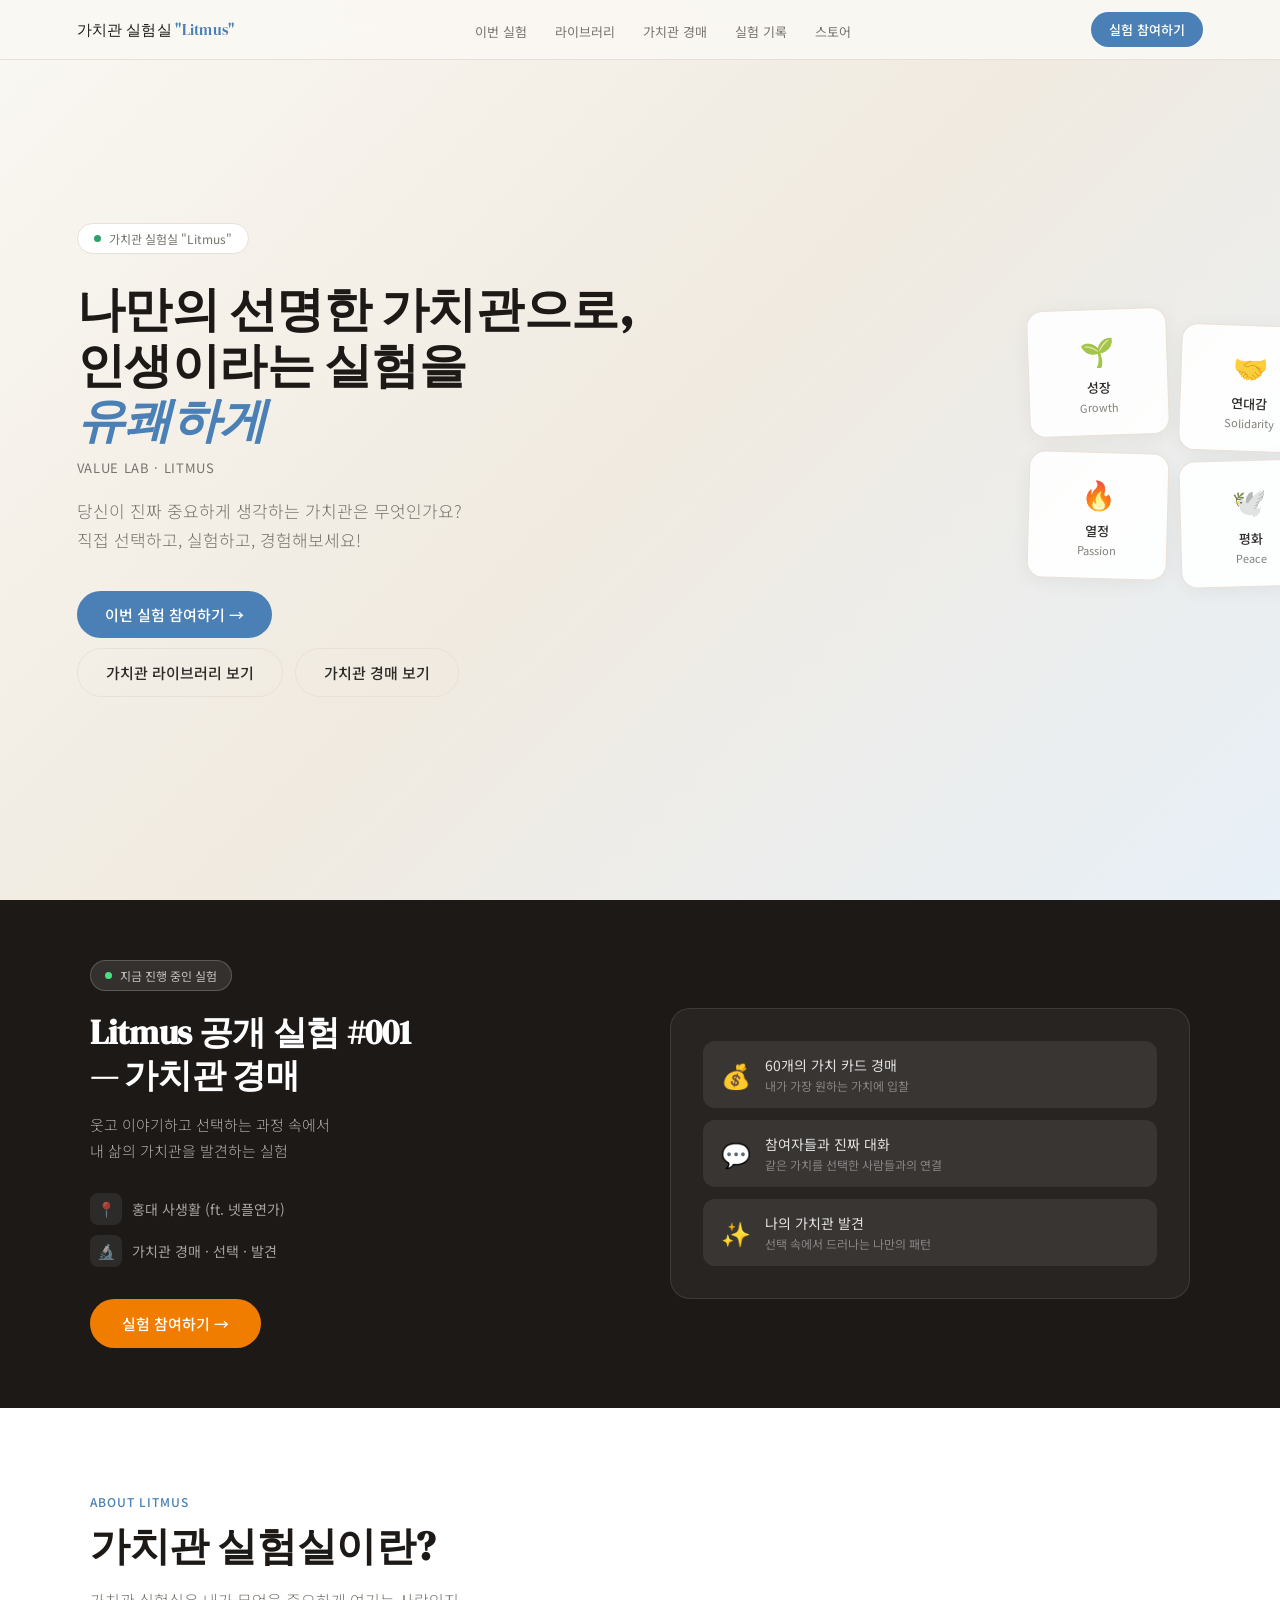
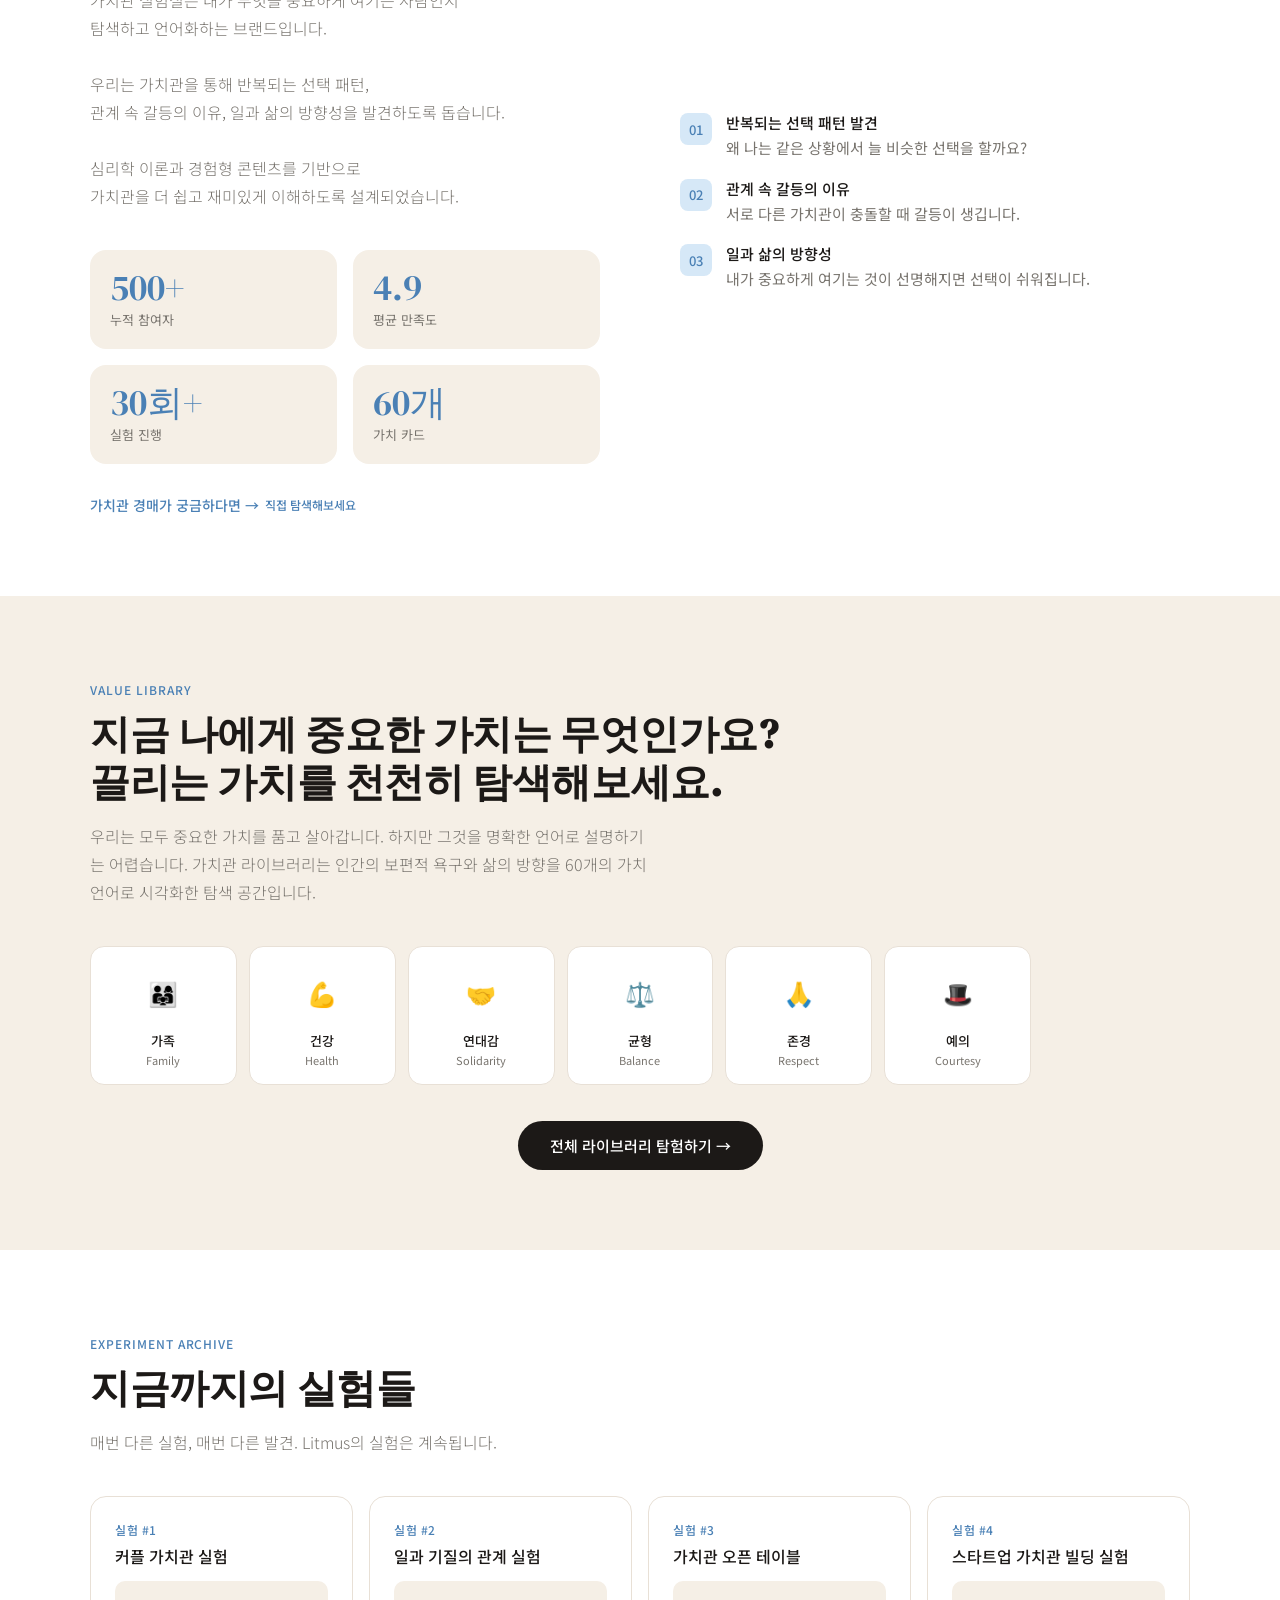
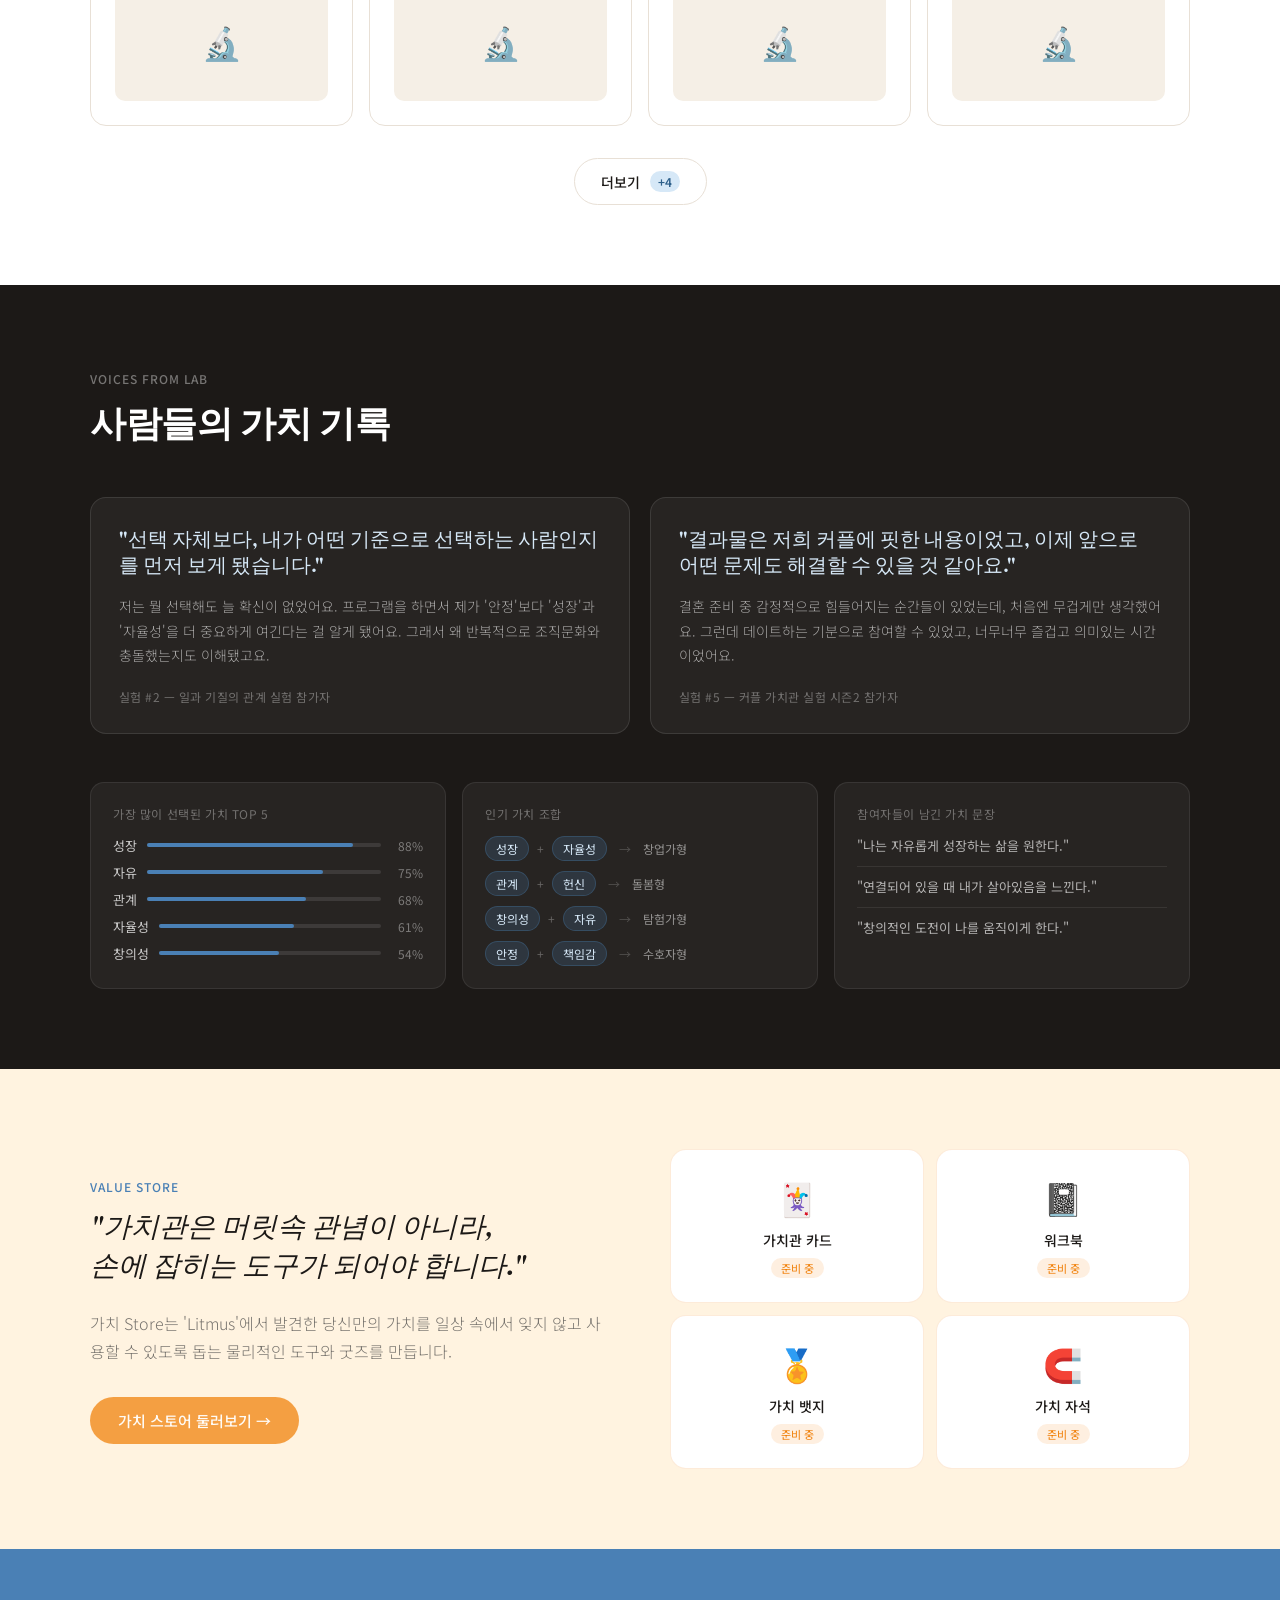
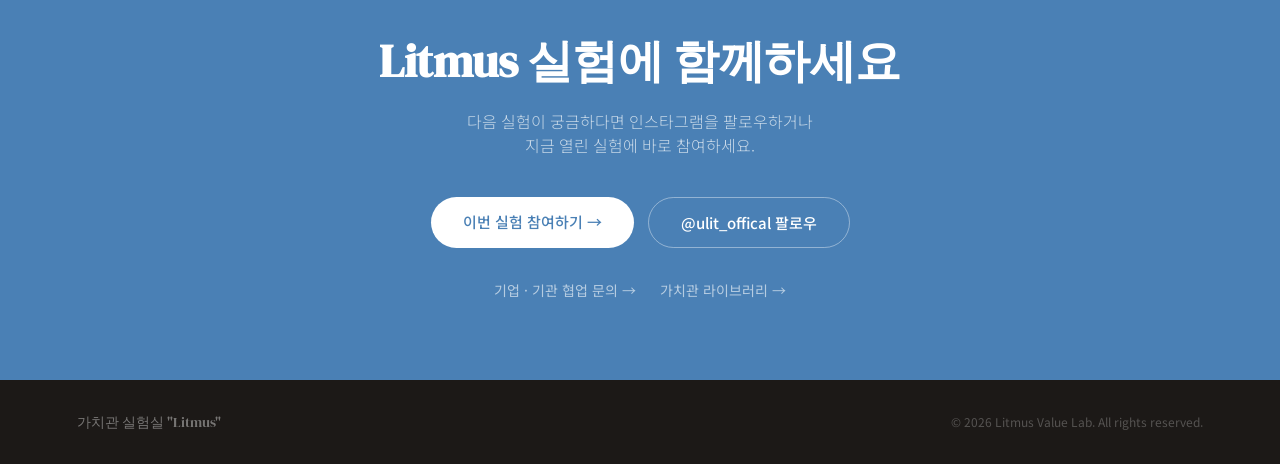
==== index.html @ 6fec60b1 "Add files via upload" ====
<!DOCTYPE html>
<html lang="ko">
<head>
<meta charset="UTF-8">
<meta name="viewport" content="width=device-width, initial-scale=1.0">
<title>가치관 실험실 Litmus</title>
<link href="https://fonts.googleapis.com/css2?family=Noto+Sans+KR:wght@300;400;500;700;900&family=DM+Serif+Display:ital@0;1&display=swap" rel="stylesheet">
<link rel="stylesheet" href="polish.css">
<script>
window.__LITMUS_TWEAK_DEFAULTS = /*EDITMODE-BEGIN*/{"palette":"litmus","headFont":"dm-serif","bodyFont":"noto-sans"}/*EDITMODE-END*/;
// 환경 자동 감지: 배포된 사이트(GitHub Pages 등)에서는 이미지 ON, 이 작업 미리보기에서는 OFF.
// 강제로 켜거나 끄려면 true/false 값으로 바꾸세요.
window.LITMUS_HAS_IMAGES = !/claudeusercontent|claude\.ai|localhost/i.test(location.hostname);
</script>
<style>
:root {
  --blue: #4A80B5;
  --blue-light: #D6E8F7;
  --blue-dark: #2C5F8A;
  --orange: #F07C00;
  --orange-light: #FFF3E0;
  --green: #2DA06B;
  --cream: #FAF8F3;
  --warm: #F5EFE6;
  --dark: #1C1917;
  --text: #2D2B28;
  --muted: #78746E;
  --border: #E8E0D6;
  --white: #FFFFFF;
}
*{margin:0;padding:0;box-sizing:border-box;}
html{scroll-behavior:smooth;}
body{font-family:'Noto Sans KR',sans-serif;background:var(--cream);color:var(--text);overflow-x:hidden;}

/* NAV */
nav{position:fixed;top:0;left:0;right:0;z-index:100;padding:0 6%;height:60px;display:flex;align-items:center;justify-content:space-between;background:rgba(250,248,243,0.92);backdrop-filter:blur(16px);border-bottom:1px solid var(--border);}
.nav-brand{font-family:'DM Serif Display',serif;font-size:15px;color:var(--dark);text-decoration:none;letter-spacing:0.02em;}
.nav-brand span{color:var(--blue);}
.nav-links{display:flex;gap:28px;list-style:none;}
.nav-links a{font-size:13px;color:var(--muted);text-decoration:none;font-weight:400;transition:color 0.2s;}
.nav-links a:hover{color:var(--blue);}
.nav-cta{background:var(--blue);color:#fff;border:none;border-radius:100px;padding:8px 18px;font-size:13px;font-weight:500;cursor:pointer;font-family:inherit;text-decoration:none;transition:background 0.2s,transform 0.15s;}
.nav-cta:hover{background:var(--blue-dark);transform:translateY(-1px);}
.hamburger{display:none;flex-direction:column;gap:5px;cursor:pointer;padding:4px;background:none;border:none;}
.hamburger span{display:block;width:22px;height:2px;background:var(--dark);border-radius:2px;transition:all 0.3s;}
.hamburger.on span:nth-child(1){transform:translateY(7px) rotate(45deg);}
.hamburger.on span:nth-child(2){opacity:0;}
.hamburger.on span:nth-child(3){transform:translateY(-7px) rotate(-45deg);}
.mobile-menu{display:none;position:fixed;top:60px;left:0;right:0;background:rgba(250,248,243,0.98);backdrop-filter:blur(16px);border-bottom:1px solid var(--border);padding:20px 6%;flex-direction:column;gap:0;z-index:99;}
.mobile-menu.on{display:flex;}
.mobile-menu li{list-style:none;border-bottom:1px solid var(--border);}
.mobile-menu li:last-child{border-bottom:none;}
.mobile-menu a{display:block;padding:14px 0;font-size:15px;color:var(--text);text-decoration:none;font-weight:400;}
.mobile-menu a:hover{color:var(--blue);}
.mobile-cta{margin-top:16px;}
.mobile-cta a{display:block;text-align:center;background:var(--blue);color:#fff;border-radius:100px;padding:12px;font-size:14px;font-weight:500;text-decoration:none;}
@media(max-width:768px){.nav-links{display:none;}.nav-cta{display:none;}.hamburger{display:flex;}}

/* HERO */
.hero{min-height:100vh;display:flex;align-items:center;padding:80px 6% 60px;position:relative;overflow:hidden;}
.hero-bg{position:absolute;inset:0;background:linear-gradient(135deg,#FAF8F3 0%,#F0EAE0 50%,#E8F0F8 100%);z-index:0;}
.hero-pattern{position:absolute;inset:0;opacity:0.04;background-image:radial-gradient(circle,var(--blue) 1px,transparent 1px);background-size:32px 32px;z-index:1;}
.hero-content{position:relative;z-index:2;max-width:620px;}
.hero-badge{display:inline-flex;align-items:center;gap:8px;background:var(--white);border:1px solid var(--border);border-radius:100px;padding:6px 16px;font-size:12px;color:var(--muted);margin-bottom:28px;animation:fadeUp 0.6s ease both;}
.hero-badge-dot{width:7px;height:7px;border-radius:50%;background:var(--green);animation:pulse 2s infinite;}
.hero-title{font-family:'DM Serif Display',serif;font-size:clamp(28px,5vw,48px);line-height:1.15;color:var(--dark);margin-bottom:10px;animation:fadeUp 0.6s 0.1s ease both;opacity:0;}
.hero-title em{color:var(--blue);font-style:italic;}
.hero-brand{font-size:13px;color:var(--muted);margin-bottom:20px;animation:fadeUp 0.6s 0.15s ease both;opacity:0;letter-spacing:0.05em;}
.hero-sub{font-size:17px;color:var(--muted);line-height:1.7;margin-bottom:36px;animation:fadeUp 0.6s 0.2s ease both;opacity:0;font-weight:300;}
.hero-cta{display:flex;flex-direction:column;gap:10px;animation:fadeUp 0.6s 0.3s ease both;opacity:0;}
.hero-cta-row{display:flex;gap:12px;flex-wrap:wrap;}
.btn-primary{background:var(--blue);color:#fff;border:none;border-radius:100px;padding:13px 28px;font-size:15px;font-weight:500;cursor:pointer;font-family:inherit;text-decoration:none;display:inline-flex;align-items:center;gap:8px;transition:background 0.2s,transform 0.15s;}
.btn-primary:hover{background:var(--blue-dark);transform:translateY(-2px);}
.btn-secondary{background:transparent;color:var(--text);border:1.5px solid var(--border);border-radius:100px;padding:13px 28px;font-size:15px;font-weight:500;cursor:pointer;font-family:inherit;text-decoration:none;display:inline-flex;align-items:center;gap:8px;transition:all 0.2s;}
.btn-secondary:hover{border-color:var(--blue);color:var(--blue);}
.hero-cards{position:absolute;right:-40px;top:50%;transform:translateY(-50%);display:grid;grid-template-columns:1fr 1fr;gap:12px;opacity:0;animation:fadeLeft 0.8s 0.4s ease both;z-index:2;}
@media(max-width:900px){.hero-cards{display:none;}}
.hero-card{background:var(--white);border:1px solid var(--border);border-radius:16px;padding:20px;width:140px;text-align:center;box-shadow:0 4px 24px rgba(0,0,0,0.06);}
.hero-card-icon{font-size:28px;margin-bottom:8px;}
.hero-card-name{font-size:13px;font-weight:500;color:var(--dark);}
.hero-card-en{font-size:11px;color:var(--muted);margin-top:2px;}

/* SECTION COMMON */
section{padding:80px 6%;}
.section-label{font-size:12px;font-weight:500;color:var(--blue);letter-spacing:0.08em;text-transform:uppercase;margin-bottom:12px;}
.section-title{font-family:'DM Serif Display',serif;font-size:clamp(28px,3.5vw,40px);color:var(--dark);line-height:1.2;margin-bottom:16px;}
.section-desc{font-size:16px;color:var(--muted);line-height:1.75;font-weight:300;max-width:560px;}

/* EXPERIMENT */
.experiment{background:var(--dark);color:var(--white);padding:60px 6%;}
.exp-inner{display:grid;grid-template-columns:1fr 1fr;gap:60px;align-items:center;max-width:1100px;margin:0 auto;}
@media(max-width:768px){.exp-inner{grid-template-columns:1fr;gap:32px;}}
.exp-badge{display:inline-flex;align-items:center;gap:8px;background:rgba(255,255,255,0.1);border:1px solid rgba(255,255,255,0.2);border-radius:100px;padding:6px 14px;font-size:12px;color:rgba(255,255,255,0.7);margin-bottom:20px;}
.exp-badge-dot{width:7px;height:7px;border-radius:50%;background:#4ADE80;animation:pulse 2s infinite;}
.exp-title{font-family:'DM Serif Display',serif;font-size:clamp(24px,3vw,34px);color:var(--white);line-height:1.25;margin-bottom:16px;}
.exp-desc{font-size:15px;color:rgba(255,255,255,0.65);line-height:1.75;margin-bottom:28px;font-weight:300;}
.exp-meta{display:flex;flex-direction:column;gap:10px;margin-bottom:32px;}
.exp-meta-row{display:flex;align-items:center;gap:10px;font-size:14px;color:rgba(255,255,255,0.6);}
.exp-meta-icon{width:32px;height:32px;border-radius:8px;background:rgba(255,255,255,0.08);display:flex;align-items:center;justify-content:center;font-size:15px;flex-shrink:0;}
.btn-exp{background:var(--orange);color:#fff;border:none;border-radius:100px;padding:14px 32px;font-size:15px;font-weight:500;cursor:pointer;font-family:inherit;text-decoration:none;display:inline-flex;align-items:center;gap:8px;transition:all 0.2s;}
.btn-exp:hover{background:#D96E00;transform:translateY(-2px);}
.exp-visual{background:rgba(255,255,255,0.05);border:1px solid rgba(255,255,255,0.1);border-radius:20px;padding:32px;display:flex;flex-direction:column;gap:12px;}
.exp-card-item{background:rgba(255,255,255,0.08);border-radius:12px;padding:14px 18px;display:flex;align-items:center;gap:14px;}
.exp-card-icon2{font-size:24px;}
.exp-card-text{font-size:14px;color:rgba(255,255,255,0.85);font-weight:400;}
.exp-card-sub{font-size:12px;color:rgba(255,255,255,0.4);margin-top:2px;}

/* ABOUT */
.about{background:var(--white);}
.about-inner{max-width:1100px;margin:0 auto;display:grid;grid-template-columns:1fr 1fr;gap:80px;align-items:center;}
@media(max-width:768px){.about-inner{grid-template-columns:1fr;gap:40px;}}
.about-stats{display:grid;grid-template-columns:1fr 1fr;gap:16px;margin-top:40px;}
.stat-card{background:var(--warm);border-radius:16px;padding:20px;}
.stat-num{font-family:'DM Serif Display',serif;font-size:36px;color:var(--blue);line-height:1;}
.stat-label{font-size:13px;color:var(--muted);margin-top:4px;}
.about-right{display:flex;flex-direction:column;gap:16px;}
.about-point{display:flex;gap:14px;align-items:flex-start;}
.about-point-num{width:32px;height:32px;border-radius:8px;background:var(--blue-light);color:var(--blue);font-size:13px;font-weight:500;display:flex;align-items:center;justify-content:center;flex-shrink:0;margin-top:2px;}
.about-point-text{font-size:15px;color:var(--muted);line-height:1.65;}
.about-point-text strong{color:var(--dark);font-weight:500;}

/* LIBRARY PREVIEW */
.library{background:var(--warm);}
.lib-header{max-width:1100px;margin:0 auto 40px;}
.lib-grid{max-width:1100px;margin:0 auto;display:grid;grid-template-columns:repeat(auto-fill,minmax(130px,1fr));gap:12px;margin-bottom:36px;}
.lib-card{background:var(--white);border:1px solid var(--border);border-radius:14px;padding:16px 12px;text-align:center;cursor:pointer;transition:all 0.2s;text-decoration:none;}
.lib-card:hover{transform:translateY(-4px);box-shadow:0 8px 24px rgba(0,0,0,0.1);border-color:var(--blue);}
.lib-card img{width:60px;height:60px;object-fit:contain;margin-bottom:8px;}
.lib-card-placeholder{width:60px;height:60px;border-radius:12px;margin:0 auto 8px;display:flex;align-items:center;justify-content:center;font-size:24px;}
.lib-card-name{font-size:13px;font-weight:500;color:var(--dark);}
.lib-card-en{font-size:11px;color:var(--muted);margin-top:2px;}
.lib-footer{text-align:center;}
.btn-lib{display:inline-flex;align-items:center;gap:8px;background:var(--dark);color:var(--white);border:none;border-radius:100px;padding:14px 32px;font-size:15px;font-weight:500;cursor:pointer;font-family:inherit;text-decoration:none;transition:all 0.2s;}
.btn-lib:hover{background:#333;transform:translateY(-2px);}

/* ARCHIVE */
.archive{background:var(--white);}
.archive-inner{max-width:1100px;margin:0 auto;}
.archive-grid{display:grid;grid-template-columns:repeat(auto-fill,minmax(240px,1fr));gap:16px;margin-top:40px;}
.arc-card{border:1px solid var(--border);border-radius:16px;padding:24px;transition:all 0.2s;position:relative;overflow:hidden;}
.arc-card::before{content:'';position:absolute;top:0;left:0;right:0;height:3px;background:var(--blue);opacity:0;transition:opacity 0.2s;}
.arc-card:hover{transform:translateY(-3px);box-shadow:0 8px 24px rgba(0,0,0,0.08);}
.arc-card:hover::before{opacity:1;}
.arc-num{font-size:12px;color:var(--blue);font-weight:500;margin-bottom:8px;letter-spacing:0.05em;}
.arc-name{font-size:16px;font-weight:500;color:var(--dark);line-height:1.35;}
.arc-img{width:100%;height:120px;object-fit:cover;border-radius:10px;margin-top:14px;background:var(--warm);}
.arc-img-placeholder{width:100%;height:120px;border-radius:10px;margin-top:14px;background:var(--warm);display:flex;align-items:center;justify-content:center;font-size:32px;}

/* VOICES */
.voices{background:var(--dark);padding:80px 6%;}
.voices-inner{max-width:1100px;margin:0 auto;}
.voices-label{font-size:12px;font-weight:500;color:rgba(255,255,255,0.4);letter-spacing:0.08em;text-transform:uppercase;margin-bottom:12px;}
.voices-title{font-family:'DM Serif Display',serif;font-size:clamp(26px,3vw,36px);color:var(--white);margin-bottom:48px;}
.voices-grid{display:grid;grid-template-columns:1fr 1fr;gap:20px;margin-bottom:48px;}
@media(max-width:768px){.voices-grid{grid-template-columns:1fr;}}
.voice-card{background:rgba(255,255,255,0.05);border:1px solid rgba(255,255,255,0.1);border-radius:16px;padding:28px;}
.voice-quote{font-size:20px;color:var(--blue-light);font-family:'DM Serif Display',serif;margin-bottom:16px;line-height:1.3;}
.voice-text{font-size:14px;color:rgba(255,255,255,0.6);line-height:1.75;margin-bottom:20px;font-weight:300;}
.voice-from{font-size:12px;color:rgba(255,255,255,0.35);letter-spacing:0.04em;}
.data-row{display:grid;grid-template-columns:1fr 1fr 1fr;gap:16px;}
@media(max-width:768px){.data-row{grid-template-columns:1fr;}}
.data-card{background:rgba(255,255,255,0.05);border:1px solid rgba(255,255,255,0.08);border-radius:14px;padding:22px;}
.data-label{font-size:12px;color:rgba(255,255,255,0.35);margin-bottom:14px;letter-spacing:0.05em;}
.data-items{display:flex;flex-direction:column;gap:8px;}
.data-item{display:flex;align-items:center;justify-content:space-between;}
.data-item-name{font-size:13px;color:rgba(255,255,255,0.75);}
.data-bar-wrap{flex:1;margin:0 10px;height:4px;background:rgba(255,255,255,0.1);border-radius:2px;}
.data-bar{height:4px;background:var(--blue);border-radius:2px;}
.data-pct{font-size:12px;color:rgba(255,255,255,0.4);min-width:32px;text-align:right;}
.combo-items{display:flex;flex-direction:column;gap:10px;}
.combo-item{display:flex;align-items:center;gap:8px;flex-wrap:wrap;}
.combo-tag{background:rgba(74,128,181,0.2);color:var(--blue-light);border:1px solid rgba(74,128,181,0.3);border-radius:100px;padding:3px 10px;font-size:12px;}
.combo-plus{color:rgba(255,255,255,0.3);font-size:12px;}
.combo-arrow{color:rgba(255,255,255,0.2);font-size:12px;margin:0 4px;}

/* STORE */
.store{background:var(--orange-light);padding:80px 6%;}
.store-inner{max-width:1100px;margin:0 auto;display:grid;grid-template-columns:1fr 1fr;gap:60px;align-items:center;}
@media(max-width:768px){.store-inner{grid-template-columns:1fr;gap:40px;}}
.store-quote{font-family:'DM Serif Display',serif;font-size:clamp(20px,2.5vw,28px);color:var(--dark);line-height:1.4;margin-bottom:24px;font-style:italic;}
.store-desc{font-size:16px;color:var(--muted);line-height:1.75;margin-bottom:32px;font-weight:300;}
.btn-store{display:inline-flex;align-items:center;gap:8px;background:var(--orange);color:#fff;border:none;border-radius:100px;padding:13px 28px;font-size:15px;font-weight:500;cursor:pointer;font-family:inherit;text-decoration:none;transition:all 0.2s;opacity:0.7;}
.store-visual{display:grid;grid-template-columns:1fr 1fr;gap:12px;}
.store-item{background:var(--white);border-radius:16px;padding:24px;text-align:center;border:1px solid rgba(240,124,0,0.15);}
.store-item-icon{font-size:32px;margin-bottom:10px;}
.store-item-name{font-size:14px;font-weight:500;color:var(--dark);}
.store-item-badge{display:inline-block;margin-top:8px;font-size:11px;background:rgba(240,124,0,0.12);color:var(--orange);border-radius:100px;padding:2px 10px;}

/* CTA */
.cta-section{background:var(--blue);padding:80px 6%;text-align:center;}
.cta-title{font-family:'DM Serif Display',serif;font-size:clamp(28px,4vw,46px);color:var(--white);margin-bottom:16px;}
.cta-sub{font-size:16px;color:rgba(255,255,255,0.7);margin-bottom:40px;font-weight:300;}
.cta-buttons{display:flex;gap:14px;justify-content:center;flex-wrap:wrap;margin-bottom:32px;}
.btn-white{background:var(--white);color:var(--blue);border:none;border-radius:100px;padding:14px 32px;font-size:15px;font-weight:500;cursor:pointer;font-family:inherit;text-decoration:none;transition:all 0.2s;}
.btn-white:hover{transform:translateY(-2px);box-shadow:0 8px 24px rgba(0,0,0,0.15);}
.btn-outline-white{background:transparent;color:var(--white);border:1.5px solid rgba(255,255,255,0.4);border-radius:100px;padding:14px 32px;font-size:15px;font-weight:500;cursor:pointer;font-family:inherit;text-decoration:none;transition:all 0.2s;}
.btn-outline-white:hover{border-color:var(--white);background:rgba(255,255,255,0.1);}
.cta-links{display:flex;gap:24px;justify-content:center;flex-wrap:wrap;}
.cta-link{font-size:14px;color:rgba(255,255,255,0.6);text-decoration:none;transition:color 0.2s;}
.cta-link:hover{color:var(--white);}

/* FOOTER */
footer{background:var(--dark);padding:32px 6%;display:flex;align-items:center;justify-content:space-between;flex-wrap:wrap;gap:16px;}
.footer-brand{font-family:'DM Serif Display',serif;font-size:14px;color:rgba(255,255,255,0.4);}
.footer-copy{font-size:12px;color:rgba(255,255,255,0.25);}

/* ANIMATIONS */
@keyframes fadeUp{from{opacity:0;transform:translateY(20px);}to{opacity:1;transform:translateY(0);}}
@keyframes fadeLeft{from{opacity:0;transform:translate(30px,-50%);}to{opacity:0.9;transform:translate(0,-50%);}}
@keyframes pulse{0%,100%{opacity:1;}50%{opacity:0.4;}}

/* SCROLL REVEAL */
.reveal{opacity:0;transform:translateY(24px);transition:opacity 0.6s ease,transform 0.6s ease;}
.reveal.visible{opacity:1;transform:none;}
</style>
</head>
<body>

<nav>
  <a class="nav-brand" href="#">가치관 실험실 <span>"Litmus"</span></a>
  <ul class="nav-links">
    <li><a href="#experiment">이번 실험</a></li>
    <li><a href="#library">라이브러리</a></li>
    <li><a href="auction.html">가치관 경매</a></li>
    <li><a href="#archive">실험 기록</a></li>
    <li><a href="#store">스토어</a></li>
  </ul>
  <a class="nav-cta" href="https://nfyg.co/meetups/11628" target="_blank">실험 참여하기</a>
  <button class="hamburger" id="hamburger" aria-label="메뉴">
    <span></span><span></span><span></span>
  </button>
</nav>
<ul class="mobile-menu" id="mobileMenu">
  <li><a href="#experiment" onclick="closeMenu()">이번 실험</a></li>
  <li><a href="#library" onclick="closeMenu()">라이브러리</a></li>
  <li><a href="auction.html">가치관 경매</a></li>
  <li><a href="#archive" onclick="closeMenu()">실험 기록</a></li>
  <li><a href="#store" onclick="closeMenu()">스토어</a></li>
  <li class="mobile-cta"><a href="https://nfyg.co/meetups/11628" target="_blank">실험 참여하기 →</a></li>
</ul>

<!-- HERO -->
<section class="hero" id="home">
  <div class="hero-bg"></div>
  <div class="hero-pattern"></div>
  <div class="hero-content">
    <div class="hero-badge">
      <span class="hero-badge-dot"></span>
      가치관 실험실 "Litmus"
    </div>
    <h1 class="hero-title">
      나만의 선명한 가치관으로,<br>
      인생이라는 실험을<br>
      <em>유쾌하게</em>
    </h1>
    <p class="hero-brand">VALUE LAB · LITMUS</p>
    <p class="hero-sub">
      당신이 진짜 중요하게 생각하는 가치관은 무엇인가요?<br>
      직접 선택하고, 실험하고, 경험해보세요!
    </p>
    <div class="hero-cta">
      <div class="hero-cta-row">
        <a class="btn-primary" href="https://nfyg.co/meetups/11628" target="_blank">
          이번 실험 참여하기 →
        </a>
      </div>
      <div class="hero-cta-row">
        <a class="btn-secondary" href="library.html">
          가치관 라이브러리 보기
        </a>
        <a class="btn-secondary" href="auction.html">
          가치관 경매 보기
        </a>
      </div>
    </div>
  </div>
  <div class="hero-cards">
    <div class="hero-card"><div class="hero-card-icon">🌱</div><div class="hero-card-name">성장</div><div class="hero-card-en">Growth</div></div>
    <div class="hero-card"><div class="hero-card-icon">🤝</div><div class="hero-card-name">연대감</div><div class="hero-card-en">Solidarity</div></div>
    <div class="hero-card"><div class="hero-card-icon">🔥</div><div class="hero-card-name">열정</div><div class="hero-card-en">Passion</div></div>
    <div class="hero-card"><div class="hero-card-icon">🕊️</div><div class="hero-card-name">평화</div><div class="hero-card-en">Peace</div></div>
  </div>
</section>

<!-- 01 이번 달 실험 -->
<section class="experiment" id="experiment">
  <div class="exp-inner">
    <div class="reveal">
      <div class="exp-badge">
        <span class="exp-badge-dot"></span>
        지금 진행 중인 실험
      </div>
      <h2 class="exp-title">Litmus 공개 실험 #001<br>— 가치관 경매</h2>
      <p class="exp-desc">웃고 이야기하고 선택하는 과정 속에서<br>내 삶의 가치관을 발견하는 실험</p>
      <div class="exp-meta">
        <div class="exp-meta-row">
          <div class="exp-meta-icon">📍</div>
          홍대 사생활 (ft. 넷플연가)
        </div>
        <div class="exp-meta-row">
          <div class="exp-meta-icon">🔬</div>
          가치관 경매 · 선택 · 발견
        </div>
      </div>
      <a class="btn-exp" href="https://nfyg.co/meetups/11628" target="_blank">
        실험 참여하기 →
      </a>
    </div>
    <div class="exp-visual reveal">
      <div class="exp-card-item">
        <span class="exp-card-icon2">💰</span>
        <div>
          <div class="exp-card-text">60개의 가치 카드 경매</div>
          <div class="exp-card-sub">내가 가장 원하는 가치에 입찰</div>
        </div>
      </div>
      <div class="exp-card-item">
        <span class="exp-card-icon2">💬</span>
        <div>
          <div class="exp-card-text">참여자들과 진짜 대화</div>
          <div class="exp-card-sub">같은 가치를 선택한 사람들과의 연결</div>
        </div>
      </div>
      <div class="exp-card-item">
        <span class="exp-card-icon2">✨</span>
        <div>
          <div class="exp-card-text">나의 가치관 발견</div>
          <div class="exp-card-sub">선택 속에서 드러나는 나만의 패턴</div>
        </div>
      </div>
    </div>
  </div>
</section>

<!-- 02 Litmus는 -->
<section class="about" id="about">
  <div class="about-inner">
    <div class="reveal">
      <div class="section-label">ABOUT LITMUS</div>
      <h2 class="section-title">가치관 실험실이란?</h2>
      <p class="section-desc">
        가치관 실험실은 내가 무엇을 중요하게 여기는 사람인지<br>탐색하고 언어화하는 브랜드입니다.<br><br>
        우리는 가치관을 통해 반복되는 선택 패턴,<br>관계 속 갈등의 이유, 일과 삶의 방향성을 발견하도록 돕습니다.<br><br>
        심리학 이론과 경험형 콘텐츠를 기반으로<br>가치관을 더 쉽고 재미있게 이해하도록 설계되었습니다.
      </p>
      <div class="about-stats">
        <div class="stat-card"><div class="stat-num">500+</div><div class="stat-label">누적 참여자</div></div>
        <div class="stat-card"><div class="stat-num">4.9</div><div class="stat-label">평균 만족도</div></div>
        <div class="stat-card"><div class="stat-num">30회+</div><div class="stat-label">실험 진행</div></div>
        <div class="stat-card"><div class="stat-num">60개</div><div class="stat-label">가치 카드</div></div>
      </div>
      <div style="margin-top:28px;">
        <a href="auction.html" style="font-size:14px;color:var(--blue);text-decoration:none;font-weight:500;display:inline-flex;align-items:center;gap:6px;">가치관 경매가 궁금하다면 → <span style="font-size:12px;">직접 탐색해보세요</span></a>
      </div>
    </div>
    <div class="about-right reveal">
      <div class="about-point">
        <div class="about-point-num">01</div>
        <div class="about-point-text"><strong>반복되는 선택 패턴 발견</strong><br>왜 나는 같은 상황에서 늘 비슷한 선택을 할까요?</div>
      </div>
      <div class="about-point">
        <div class="about-point-num">02</div>
        <div class="about-point-text"><strong>관계 속 갈등의 이유</strong><br>서로 다른 가치관이 충돌할 때 갈등이 생깁니다.</div>
      </div>
      <div class="about-point">
        <div class="about-point-num">03</div>
        <div class="about-point-text"><strong>일과 삶의 방향성</strong><br>내가 중요하게 여기는 것이 선명해지면 선택이 쉬워집니다.</div>
      </div>
    </div>
  </div>
</section>

<!-- 03 가치관 라이브러리 미리보기 -->
<section class="library" id="library">
  <div class="lib-header reveal">
    <div class="section-label">VALUE LIBRARY</div>
    <h2 class="section-title">지금 나에게 중요한 가치는 무엇인가요?<br>끌리는 가치를 천천히 탐색해보세요.</h2>
    <p class="section-desc">우리는 모두 중요한 가치를 품고 살아갑니다. 하지만 그것을 명확한 언어로 설명하기는 어렵습니다. 가치관 라이브러리는 인간의 보편적 욕구와 삶의 방향을 60개의 가치 언어로 시각화한 탐색 공간입니다.</p>
  </div>
  <div class="lib-grid reveal" id="lib-grid"></div>
  <div class="lib-footer reveal">
    <a class="btn-lib" href="library.html">전체 라이브러리 탐험하기 →</a>
  </div>
</section>

<!-- 04 실험 아카이브 -->
<section class="archive" id="archive">
  <div class="archive-inner">
    <div class="reveal">
      <div class="section-label">EXPERIMENT ARCHIVE</div>
      <h2 class="section-title">지금까지의 실험들</h2>
      <p class="section-desc">매번 다른 실험, 매번 다른 발견. Litmus의 실험은 계속됩니다.</p>
    </div>
    <div class="archive-grid" id="archive-grid"></div>
  </div>
</section>

<!-- 05 사람들의 가치 기록 -->
<section class="voices" id="voices">
  <div class="voices-inner">
    <div class="voices-label reveal">VOICES FROM LAB</div>
    <h2 class="voices-title reveal">사람들의 가치 기록</h2>
    <div class="voices-grid reveal">
      <div class="voice-card">
        <div class="voice-quote">"선택 자체보다, 내가 어떤 기준으로 선택하는 사람인지를 먼저 보게 됐습니다."</div>
        <p class="voice-text">저는 뭘 선택해도 늘 확신이 없었어요. 프로그램을 하면서 제가 '안정'보다 '성장'과 '자율성'을 더 중요하게 여긴다는 걸 알게 됐어요. 그래서 왜 반복적으로 조직문화와 충돌했는지도 이해됐고요.</p>
        <div class="voice-from">실험 #2 — 일과 기질의 관계 실험 참가자</div>
      </div>
      <div class="voice-card">
        <div class="voice-quote">"결과물은 저희 커플에 핏한 내용이었고, 이제 앞으로 어떤 문제도 해결할 수 있을 것 같아요."</div>
        <p class="voice-text">결혼 준비 중 감정적으로 힘들어지는 순간들이 있었는데, 처음엔 무겁게만 생각했어요. 그런데 데이트하는 기분으로 참여할 수 있었고, 너무너무 즐겁고 의미있는 시간이었어요.</p>
        <div class="voice-from">실험 #5 — 커플 가치관 실험 시즌2 참가자</div>
      </div>
    </div>
    <div class="data-row reveal">
      <div class="data-card">
        <div class="data-label">가장 많이 선택된 가치 TOP 5</div>
        <div class="data-items">
          <div class="data-item"><span class="data-item-name">성장</span><div class="data-bar-wrap"><div class="data-bar" style="width:88%"></div></div><span class="data-pct">88%</span></div>
          <div class="data-item"><span class="data-item-name">자유</span><div class="data-bar-wrap"><div class="data-bar" style="width:75%"></div></div><span class="data-pct">75%</span></div>
          <div class="data-item"><span class="data-item-name">관계</span><div class="data-bar-wrap"><div class="data-bar" style="width:68%"></div></div><span class="data-pct">68%</span></div>
          <div class="data-item"><span class="data-item-name">자율성</span><div class="data-bar-wrap"><div class="data-bar" style="width:61%"></div></div><span class="data-pct">61%</span></div>
          <div class="data-item"><span class="data-item-name">창의성</span><div class="data-bar-wrap"><div class="data-bar" style="width:54%"></div></div><span class="data-pct">54%</span></div>
        </div>
      </div>
      <div class="data-card">
        <div class="data-label">인기 가치 조합</div>
        <div class="combo-items">
          <div class="combo-item"><span class="combo-tag">성장</span><span class="combo-plus">+</span><span class="combo-tag">자율성</span><span class="combo-arrow">→</span><span style="font-size:12px;color:rgba(255,255,255,0.5);">창업가형</span></div>
          <div class="combo-item"><span class="combo-tag">관계</span><span class="combo-plus">+</span><span class="combo-tag">헌신</span><span class="combo-arrow">→</span><span style="font-size:12px;color:rgba(255,255,255,0.5);">돌봄형</span></div>
          <div class="combo-item"><span class="combo-tag">창의성</span><span class="combo-plus">+</span><span class="combo-tag">자유</span><span class="combo-arrow">→</span><span style="font-size:12px;color:rgba(255,255,255,0.5);">탐험가형</span></div>
          <div class="combo-item"><span class="combo-tag">안정</span><span class="combo-plus">+</span><span class="combo-tag">책임감</span><span class="combo-arrow">→</span><span style="font-size:12px;color:rgba(255,255,255,0.5);">수호자형</span></div>
        </div>
      </div>
      <div class="data-card">
        <div class="data-label">참여자들이 남긴 가치 문장</div>
        <div style="display:flex;flex-direction:column;gap:10px;">
          <div style="font-size:13px;color:rgba(255,255,255,0.65);line-height:1.55;padding-bottom:10px;border-bottom:1px solid rgba(255,255,255,0.08);">"나는 자유롭게 성장하는 삶을 원한다."</div>
          <div style="font-size:13px;color:rgba(255,255,255,0.65);line-height:1.55;padding-bottom:10px;border-bottom:1px solid rgba(255,255,255,0.08);">"연결되어 있을 때 내가 살아있음을 느낀다."</div>
          <div style="font-size:13px;color:rgba(255,255,255,0.65);line-height:1.55;">"창의적인 도전이 나를 움직이게 한다."</div>
        </div>
      </div>
    </div>
  </div>
</section>

<!-- 06 가치 스토어 -->
<section class="store" id="store">
  <div class="store-inner">
    <div class="reveal">
      <div class="section-label">VALUE STORE</div>
      <p class="store-quote">"가치관은 머릿속 관념이 아니라,<br>손에 잡히는 도구가 되어야 합니다."</p>
      <p class="store-desc">가치 Store는 'Litmus'에서 발견한 당신만의 가치를 일상 속에서 잊지 않고 사용할 수 있도록 돕는 물리적인 도구와 굿즈를 만듭니다.</p>
      <a class="btn-store" href="litmus_wadiz_story_v2.html">가치 스토어 둘러보기 →</a>
    </div>
    <div class="store-visual reveal">
      <div class="store-item"><div class="store-item-icon">🃏</div><div class="store-item-name">가치관 카드</div><div class="store-item-badge">준비 중</div></div>
      <div class="store-item"><div class="store-item-icon">📓</div><div class="store-item-name">워크북</div><div class="store-item-badge">준비 중</div></div>
      <div class="store-item"><div class="store-item-icon">🏅</div><div class="store-item-name">가치 뱃지</div><div class="store-item-badge">준비 중</div></div>
      <div class="store-item"><div class="store-item-icon">🧲</div><div class="store-item-name">가치 자석</div><div class="store-item-badge">준비 중</div></div>
    </div>
  </div>
</section>

<!-- 07 Join the Lab -->
<section class="cta-section" id="join">
  <h2 class="cta-title reveal">Litmus 실험에 함께하세요</h2>
  <p class="cta-sub reveal">다음 실험이 궁금하다면 인스타그램을 팔로우하거나<br>지금 열린 실험에 바로 참여하세요.</p>
  <div class="cta-buttons reveal">
    <a class="btn-white" href="https://nfyg.co/meetups/11628" target="_blank">이번 실험 참여하기 →</a>
    <a class="btn-outline-white" href="https://www.instagram.com/ulit_offical/" target="_blank">@ulit_offical 팔로우</a>
  </div>
  <div class="cta-links reveal">
    <a class="cta-link" href="mailto:sungwc3@naver.com">기업 · 기관 협업 문의 →</a>
    <a class="cta-link" href="library.html">가치관 라이브러리 →</a>
  </div>
</section>

<footer>
  <span class="footer-brand">가치관 실험실 "Litmus"</span>
  <span class="footer-copy">© 2026 Litmus Value Lab. All rights reserved.</span>
</footer>

<script>
const libCards = [
  {name:'가족',en:'Family',emoji:'👨‍👩‍👧',id:'1i4z2pXOizY1OvWcKBxzhNxSEd4r6u11_'},
  {name:'건강',en:'Health',emoji:'💪',id:'1fbNYvt_UWISm0QGt52Dl_G7mC5DlmZ20'},
  {name:'연대감',en:'Solidarity',emoji:'🤝',id:'1KYwGpfdRSGJcfwrbrHaBEZlSJCBFj3Q2'},
  {name:'균형',en:'Balance',emoji:'⚖️',id:'1OuwWWhbqaoTI9w-AnN728OX6IpBsfy38'},
  {name:'존경',en:'Respect',emoji:'🙏',id:'1BlESOrO6DUe28Do09WZr8hBzfSDdhNcr'},
  {name:'예의',en:'Courtesy',emoji:'🎩',id:'1scOuPIgRpyMzOVoRFaGXv-trasYONOle'},
  {name:'친절함',en:'Kindness',emoji:'🌸',id:'1uBDj0nZCCqr3zQmkQictuUSRq31Z6hC2'},
  {name:'유연함',en:'Flexibility',emoji:'🌊',id:'1viy8WMxBOcu9V9v2twbEDn9oj9DUpboK'},
];
const grid = document.getElementById('lib-grid');
libCards.slice(0, 6).forEach(c => {
  const el = document.createElement('a');
  el.className = 'lib-card';
  el.href = 'library.html';
  const imgTag = window.LITMUS_HAS_IMAGES
    ? `<img src="https://drive.google.com/uc?export=view&id=${c.id}" alt="${c.name}" onerror="this.style.display='none';this.nextElementSibling.style.display='flex'"><div class="lib-card-placeholder" style="display:none">${c.emoji}</div>`
    : `<div class="lib-card-placeholder" style="display:flex">${c.emoji}</div>`;
  el.innerHTML = `
    ${imgTag}
    <div class="lib-card-name">${c.name}</div>
    <div class="lib-card-en">${c.en}</div>
  `;
  grid.appendChild(el);
});

const archives = [
  {num:'실험 #1',name:'커플 가치관 실험',img:'exp1.jpg'},
  {num:'실험 #2',name:'일과 기질의 관계 실험',img:'exp2.jpg'},
  {num:'실험 #3',name:'가치관 오픈 테이블',img:'exp3.jpg'},
  {num:'실험 #4',name:'스타트업 가치관 빌딩 실험',img:'exp4.jpg'},
  {num:'실험 #5',name:'커플 가치관 실험 시즌2',img:'exp5.jpg'},
  {num:'실험 #6',name:'가치관 경매 시즌2',img:'exp6.jpg'},
  {num:'실험 #7',name:'인생 후반의 가치관 체크',img:'exp7.jpg'},
  {num:'실험 #8',name:'가치관 오픈 테이블 시즌2',img:'exp8.jpg'},
];
const arcGrid = document.getElementById('archive-grid');
const ARC_INITIAL = 4;
function renderArcCard(a){
  const el = document.createElement('div');
  el.className = 'arc-card reveal';
  const imgTag = window.LITMUS_HAS_IMAGES
    ? `<img src="images/${a.img}" alt="${a.name}" class="arc-img" onerror="this.style.display='none';this.nextElementSibling.style.display='flex'"><div class="arc-img-placeholder" style="display:none">🔬</div>`
    : `<div class="arc-img-placeholder" style="display:flex">🔬</div>`;
  el.innerHTML = `
    <div class="arc-num">${a.num}</div>
    <div class="arc-name">${a.name}</div>
    ${imgTag}
  `;
  return el;
}
archives.slice(0, ARC_INITIAL).forEach(a => arcGrid.appendChild(renderArcCard(a)));
if (archives.length > ARC_INITIAL) {
  const more = document.createElement('div');
  more.className = 'archive-more reveal';
  more.innerHTML = `<button class="btn-arc-more" type="button">더보기 <span class="btn-arc-count">+${archives.length - ARC_INITIAL}</span></button>`;
  arcGrid.parentElement.appendChild(more);
  more.querySelector('button').addEventListener('click', () => {
    archives.slice(ARC_INITIAL).forEach(a => {
      const card = renderArcCard(a);
      card.classList.add('visible');
      arcGrid.appendChild(card);
    });
    more.remove();
  });
}

// Scroll reveal
const observer = new IntersectionObserver(entries => {
  entries.forEach(e => { if(e.isIntersecting) { e.target.classList.add('visible'); } });
},{threshold:0.1});
document.querySelectorAll('.reveal').forEach(el => observer.observe(el));

// 햄버거 메뉴
const hamburger = document.getElementById('hamburger');
const mobileMenu = document.getElementById('mobileMenu');
hamburger.addEventListener('click', () => {
  hamburger.classList.toggle('on');
  mobileMenu.classList.toggle('on');
});
function closeMenu() {
  hamburger.classList.remove('on');
  mobileMenu.classList.remove('on');
}
</script>
<script src="tweaks.js" defer></script>
</body>
</html>
---- polish.css ----
/* ────────────────────────────────────────────────
   가치관 실험실 — 공통 폴리시
   원본 디자인은 유지하면서 타이포·간격·인터랙션만 살짝 보강.
   ──────────────────────────────────────────────── */

/* 큰 한글 헤딩 자간을 약간 좁혀서 더 단단해 보이게 */
.hero-title,
.section-title,
.exp-title,
.voices-title,
.cta-title {
  letter-spacing: -0.01em;
  text-wrap: balance;
}

/* 본문 wrap을 pretty로: 줄 끝 외돌이 단어 방지 */
.hero-sub,
.section-desc,
.exp-desc,
.hero-desc,
.voice-text,
.store-desc,
.cta-sub,
.cta-desc {
  text-wrap: pretty;
}

/* 버튼 호버에 미세한 shadow를 더해 입체감 보강 */
.btn-primary,
.btn-exp,
.btn-lib,
.btn-white {
  transition: background 0.2s, transform 0.15s, box-shadow 0.2s;
}
.btn-primary:hover {
  box-shadow: 0 6px 18px rgba(74, 128, 181, 0.35);
}
.btn-exp:hover {
  box-shadow: 0 6px 18px rgba(240, 124, 0, 0.35);
}
.btn-lib:hover {
  box-shadow: 0 6px 18px rgba(0, 0, 0, 0.18);
}

/* 카드 hover transition을 좀 더 부드럽게 */
.lib-card,
.arc-card,
.hero-card,
.stat-card,
.voice-card,
.effect-card,
.exp-card-item {
  transition: transform 0.22s ease, box-shadow 0.22s ease, border-color 0.22s ease;
}

/* nav 브랜드 굵기 살짝 보강 */
.nav-brand {
  letter-spacing: 0.005em;
}

/* 섹션 라벨에 미세한 강조 — 색상 옆 작은 bar */
.section-label,
.hero-label,
.voices-label {
  position: relative;
  display: inline-block;
}

/* hero 우측 카드: 살짝 회전감을 주어 더 디자인적으로 */
.hero-cards .hero-card:nth-child(1) { transform: translateY(-8px) rotate(-2deg); }
.hero-cards .hero-card:nth-child(2) { transform: translateY(8px)  rotate(2deg);  }
.hero-cards .hero-card:nth-child(3) { transform: translateY(-4px) rotate(1.5deg);}
.hero-cards .hero-card:nth-child(4) { transform: translateY(4px)  rotate(-1.5deg);}
.hero-cards .hero-card { transition: transform 0.3s ease; }
.hero-cards .hero-card:hover { transform: translateY(0) rotate(0deg) scale(1.04); z-index: 2; }

/* timeline 번호 원에 미세한 inner-shadow */
.timeline-num {
  box-shadow: inset 0 -1px 0 rgba(0,0,0,0.15), 0 2px 6px rgba(74,128,181,0.2);
}

/* about stat 카드 정렬 보강 */
.stat-card { transition: transform 0.2s ease, background 0.2s ease; }
.stat-card:hover { transform: translateY(-2px); background: #FDFBF6; }

/* library 카드 dot도 약간 더 또렷하게 */
.dot { box-shadow: 0 0 0 2px #fff; }

/* 모바일 nav 햄버거가 가렸을 때 패널이 충돌하지 않도록 zindex 조정 */
@media (max-width: 768px) {
  #__litmus_tweaks_panel { width: calc(100vw - 32px); right: 16px; max-width: 320px; }
}

/* 아카이브 "더보기" 버튼 */
.archive-more { display: flex; justify-content: center; margin-top: 32px; }
.btn-arc-more {
  background: transparent;
  color: var(--dark, #1C1917);
  border: 1px solid var(--border, #E8E0D6);
  border-radius: 100px;
  padding: 12px 26px;
  font-size: 14px;
  font-weight: 500;
  font-family: inherit;
  cursor: pointer;
  display: inline-flex;
  align-items: center;
  gap: 10px;
  transition: all 0.2s ease;
}
.btn-arc-more:hover {
  background: var(--dark, #1C1917);
  color: #fff;
  border-color: var(--dark, #1C1917);
}
.btn-arc-count {
  font-size: 12px;
  font-weight: 600;
  background: var(--blue-light, #D6E8F7);
  color: var(--blue-dark, #2C5F8A);
  padding: 2px 8px;
  border-radius: 100px;
  transition: all 0.2s ease;
}
.btn-arc-more:hover .btn-arc-count {
  background: rgba(255, 255, 255, 0.15);
  color: #fff;
}

/* 폴리시: hero-cards를 부드럽게 등장시키기 */
@keyframes ltw-float {
  0%, 100% { translate: 0 0; }
  50% { translate: 0 -4px; }
}
.hero-cards .hero-card:nth-child(1) { animation: ltw-float 6s ease-in-out infinite; }
.hero-cards .hero-card:nth-child(2) { animation: ltw-float 6s ease-in-out 1.5s infinite; }
.hero-cards .hero-card:nth-child(3) { animation: ltw-float 6s ease-in-out 3s infinite; }
.hero-cards .hero-card:nth-child(4) { animation: ltw-float 6s ease-in-out 4.5s infinite; }
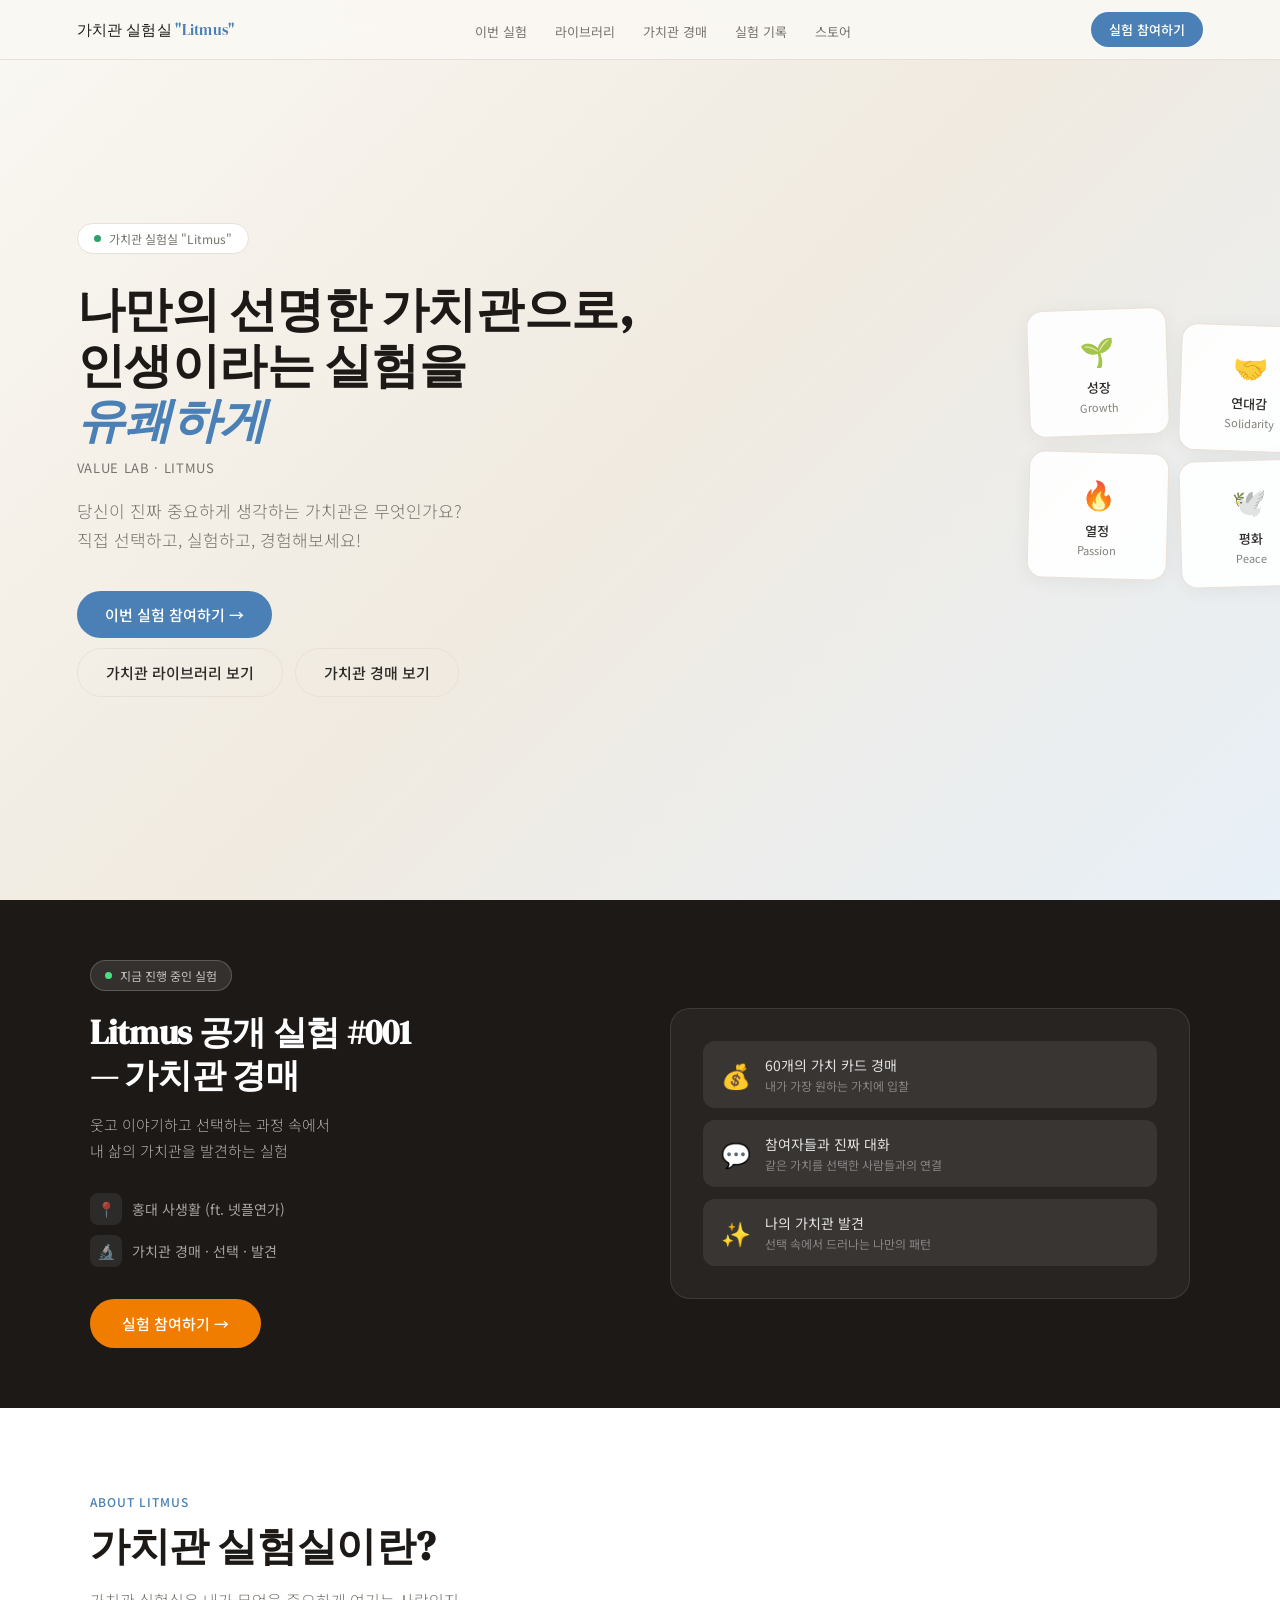
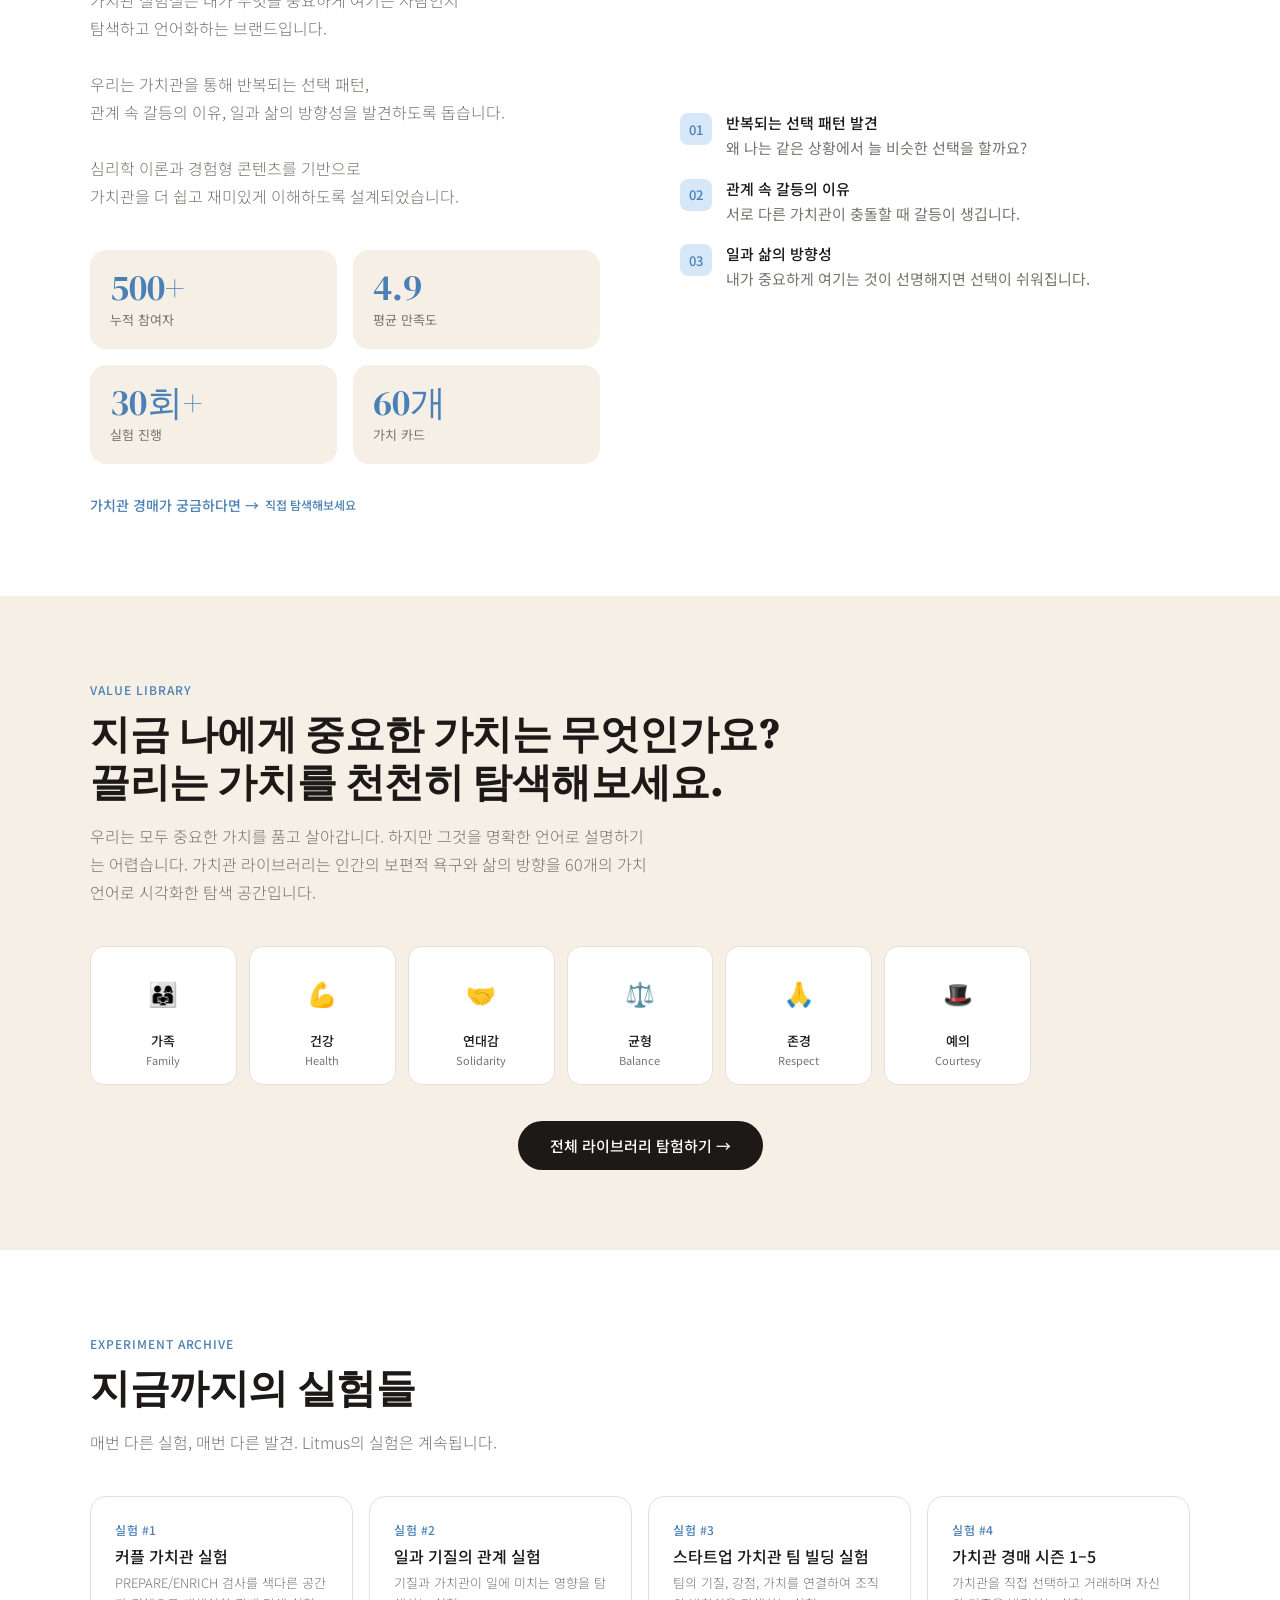
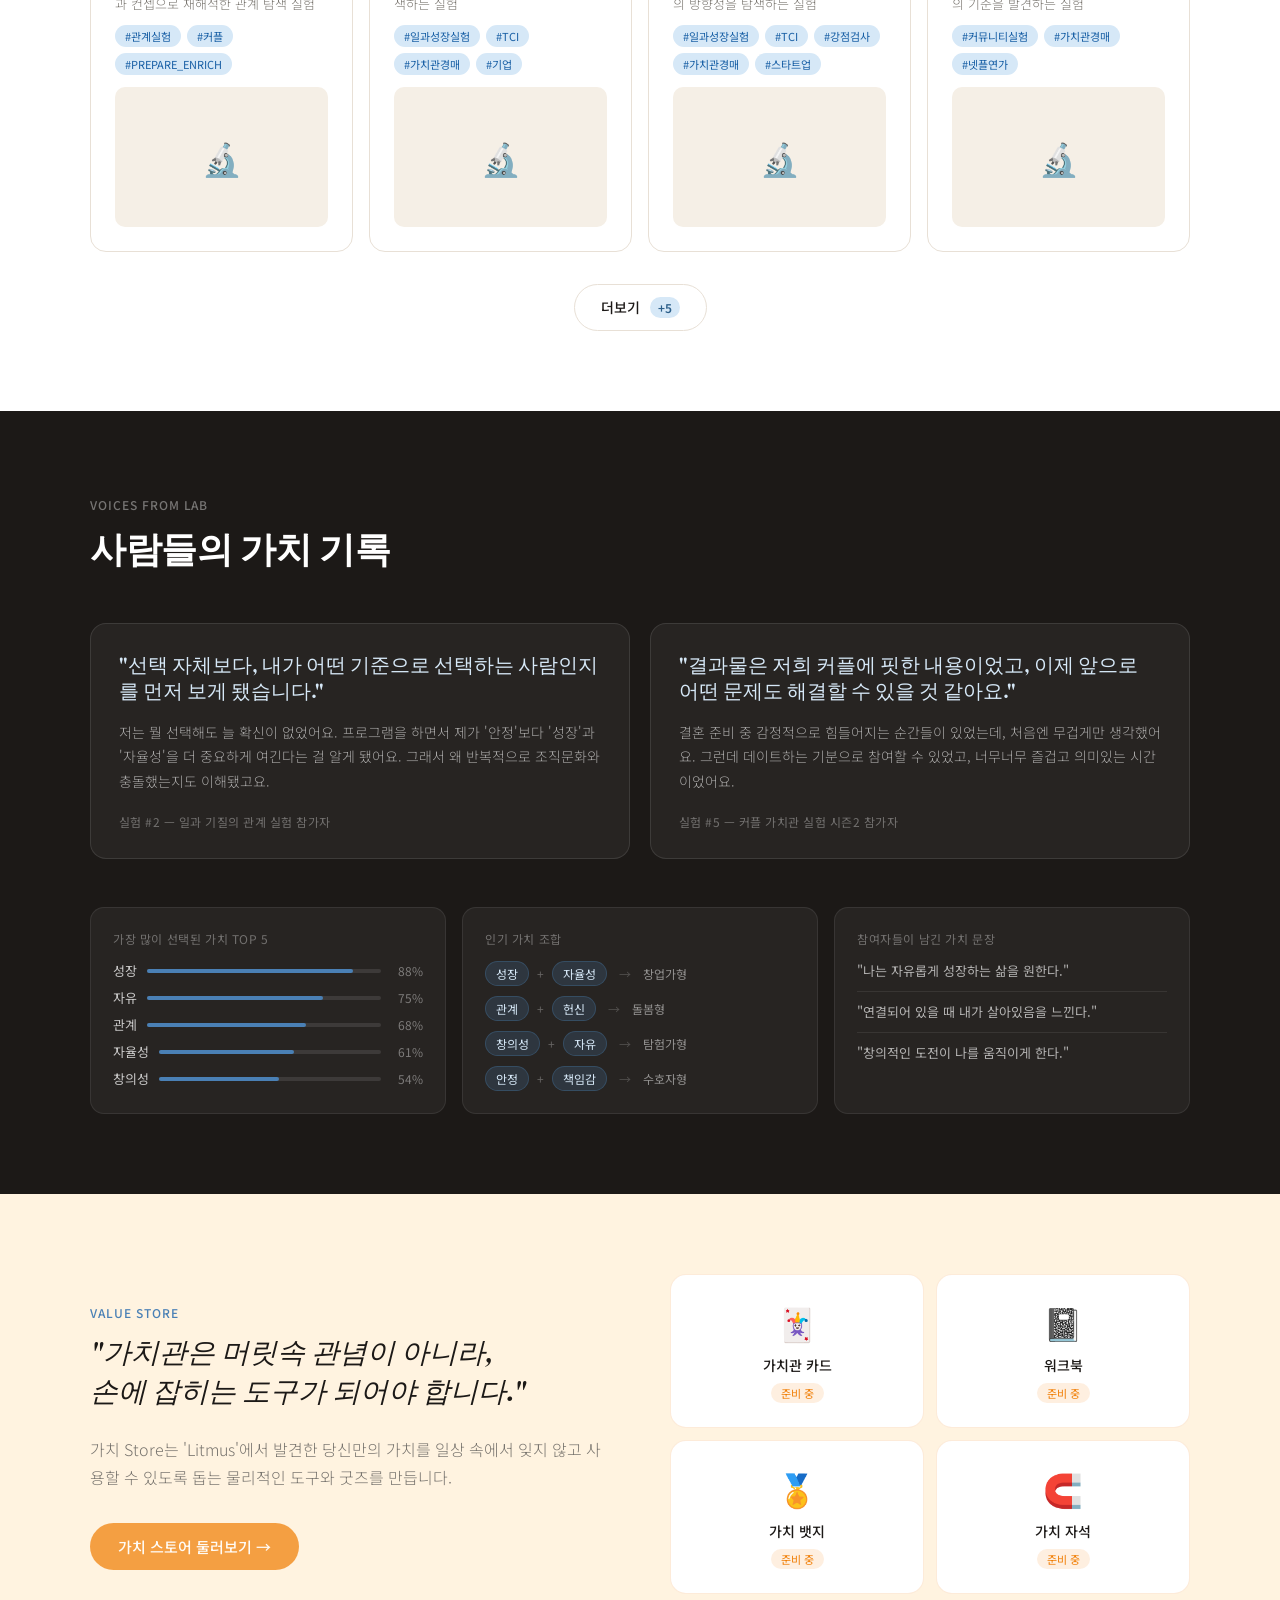
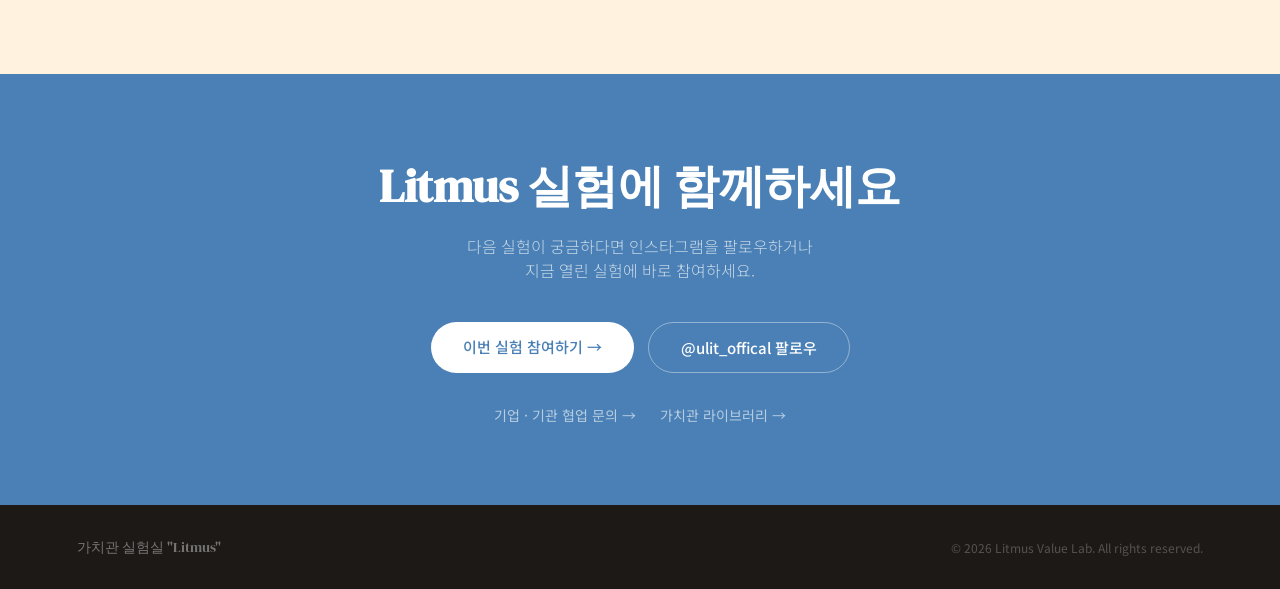
==== commit dfb60bcd: "Add files via upload" ====
--- a/index.html
+++ b/index.html
@@ -143,8 +143,17 @@
 .arc-card:hover::before{opacity:1;}
 .arc-num{font-size:12px;color:var(--blue);font-weight:500;margin-bottom:8px;letter-spacing:0.05em;}
 .arc-name{font-size:16px;font-weight:500;color:var(--dark);line-height:1.35;}
-.arc-img{width:100%;height:120px;object-fit:cover;border-radius:10px;margin-top:14px;background:var(--warm);}
-.arc-img-placeholder{width:100%;height:120px;border-radius:10px;margin-top:14px;background:var(--warm);display:flex;align-items:center;justify-content:center;font-size:32px;}
+.arc-img{width:100%;height:140px;object-fit:cover;border-radius:10px;margin-top:12px;background:var(--warm);}
+.arc-img-placeholder{width:100%;height:140px;border-radius:10px;margin-top:12px;background:var(--warm);display:flex;align-items:center;justify-content:center;font-size:32px;}
+.arc-desc{font-size:13px;color:var(--muted);line-height:1.6;margin-top:6px;font-weight:300;}
+.arc-tags{display:flex;flex-wrap:wrap;gap:6px;margin-top:10px;}
+.arc-tag{font-size:11px;background:var(--blue-light);color:#185FA5;border-radius:100px;padding:3px 10px;}
+.arc-expandable{max-height:0;overflow:hidden;transition:max-height 0.35s ease;}
+.arc-card:hover .arc-expandable{max-height:200px;}
+.arc-expand-inner{padding-top:12px;margin-top:12px;border-top:1px solid var(--border);}
+.arc-record{display:flex;flex-direction:column;gap:5px;}
+.arc-record-row{display:flex;align-items:center;gap:7px;font-size:12px;color:var(--muted);}
+.arc-record-icon{font-size:13px;color:var(--blue);}
 
 /* VOICES */
 .voices{background:var(--dark);padding:80px 6%;}
@@ -509,14 +518,69 @@
 });
 
 const archives = [
-  {num:'실험 #1',name:'커플 가치관 실험',img:'exp1.jpg'},
-  {num:'실험 #2',name:'일과 기질의 관계 실험',img:'exp2.jpg'},
-  {num:'실험 #3',name:'가치관 오픈 테이블',img:'exp3.jpg'},
-  {num:'실험 #4',name:'스타트업 가치관 빌딩 실험',img:'exp4.jpg'},
-  {num:'실험 #5',name:'커플 가치관 실험 시즌2',img:'exp5.jpg'},
-  {num:'실험 #6',name:'가치관 경매 시즌2',img:'exp6.jpg'},
-  {num:'실험 #7',name:'인생 후반의 가치관 체크',img:'exp7.jpg'},
-  {num:'실험 #8',name:'가치관 오픈 테이블 시즌2',img:'exp8.jpg'},
+  {
+    num:'실험 #1', name:'커플 가치관 실험', img:'exp1.jpg',
+    category:'관계 실험',
+    desc:'PREPARE/ENRICH 검사를 색다른 공간과 컨셉으로 재해석한 관계 탐색 실험',
+    tags:['#관계실험','#커플','#PREPARE_ENRICH'],
+    record:{date:'2024년 6월', place:'YPT 파티룸', target:'결혼 적령기 커플'}
+  },
+  {
+    num:'실험 #2', name:'일과 기질의 관계 실험', img:'exp2.jpg',
+    category:'일과 성장 실험',
+    desc:'기질과 가치관이 일에 미치는 영향을 탐색하는 실험',
+    tags:['#일과성장실험','#TCI','#가치관경매','#기업'],
+    record:{date:'2024년 7월', place:'로컬 모티브', target:'NHN 직원'}
+  },
+  {
+    num:'실험 #3', name:'스타트업 가치관 팀 빌딩 실험', img:'exp3.jpg',
+    category:'일과 성장 실험',
+    desc:'팀의 기질, 강점, 가치를 연결하여 조직의 방향성을 탐색하는 실험',
+    tags:['#일과성장실험','#TCI','#강점검사','#가치관경매','#스타트업'],
+    record:{date:'2024년 8월', place:'쑥쑥찰칵 오피스', target:'쑥쑥찰칵 임직원'}
+  },
+  {
+    num:'실험 #4', name:'가치관 경매 시즌 1–5', img:'exp4.jpg',
+    category:'커뮤니티 실험',
+    desc:'가치관을 직접 선택하고 거래하며 자신의 기준을 발견하는 실험',
+    tags:['#커뮤니티실험','#가치관경매','#넷플연가'],
+    record:{date:'2024년 9월 — 현재', place:'홍대 · 을지로 사생활', target:'20–30대 직장인', note:'넷플연가 5회 진행'}
+  },
+  {
+    num:'실험 #5', name:'가치관 오픈 테이블', img:'exp5.jpg',
+    category:'커뮤니티 실험',
+    desc:'TCI와 가치관 경매를 통해 서로의 기준을 나누는 오픈 커뮤니티 실험',
+    tags:['#커뮤니티실험','#TCI','#가치관경매'],
+    record:{date:'2025년 3월', place:'로컬 모티브', target:'30–40대 커뮤니티'}
+  },
+  {
+    num:'실험 #6', name:'커플 가치관 실험 2 · 커플의 맛', img:'exp6.jpg',
+    category:'관계 실험',
+    desc:'커플 심리검사를 다이닝 코스로 재해석한 관계 탐색 실험',
+    tags:['#관계실험','#커플','#심리검사','#다이닝'],
+    record:{date:'2025년 7월', place:'스페이스 룸', target:'미혼 및 기혼 커플'}
+  },
+  {
+    num:'실험 #7', name:'가치관 딥다이브', img:'exp7.jpg',
+    category:'일과 성장 실험',
+    desc:'TCI, 가치관 경매, 감정 탐색, 현실치료를 통해 자신을 깊이 이해하는 4회기 탐색 프로그램',
+    tags:['#일과성장실험','#TCI','#가치관경매','#감정탐색','#현실치료'],
+    record:{date:'2025년 9월', place:'을지로 사생활', target:'30대 직장인'}
+  },
+  {
+    num:'실험 #8', name:'사업가의 가치관 실험', img:'exp8.jpg',
+    category:'일과 성장 실험',
+    desc:'성과를 넘어 사업을 지속하게 만드는 선택의 기준을 탐색하는 실험',
+    tags:['#일과성장실험','#가치관경매','#소상공인','#성과보고회'],
+    record:{date:'2025년 12월 17일', place:'페이스쉐어 서울역센터 루비홀', target:'소상공인 대표 50명'}
+  },
+  {
+    num:'실험 #9', name:'가치관 오픈 테이블 S2', img:'exp9.jpg',
+    category:'커뮤니티 실험',
+    desc:'소규모 그룹에서 깊이 있는 가치관 대화를 나누는 실험',
+    tags:['#커뮤니티실험','#가치관경매'],
+    record:{date:'2026년 2월', place:'토닥토닥 힐링센터', target:'40–50대 직장인'}
+  },
 ];
 const arcGrid = document.getElementById('archive-grid');
 const ARC_INITIAL = 4;
@@ -526,10 +590,25 @@
   const imgTag = window.LITMUS_HAS_IMAGES
     ? `<img src="images/${a.img}" alt="${a.name}" class="arc-img" onerror="this.style.display='none';this.nextElementSibling.style.display='flex'"><div class="arc-img-placeholder" style="display:none">🔬</div>`
     : `<div class="arc-img-placeholder" style="display:flex">🔬</div>`;
+  const tagsHtml = a.tags.map(t=>`<span class="arc-tag">${t}</span>`).join('');
+  const r = a.record;
+  const recordHtml = `
+    ${r.date ? `<div class="arc-record-row"><span class="arc-record-icon">📅</span>${r.date}</div>` : ''}
+    ${r.place ? `<div class="arc-record-row"><span class="arc-record-icon">📍</span>${r.place}</div>` : ''}
+    ${r.target ? `<div class="arc-record-row"><span class="arc-record-icon">👥</span>${r.target}</div>` : ''}
+    ${r.note ? `<div class="arc-record-row"><span class="arc-record-icon">📌</span>${r.note}</div>` : ''}
+  `;
   el.innerHTML = `
     <div class="arc-num">${a.num}</div>
     <div class="arc-name">${a.name}</div>
+    <div class="arc-desc">${a.desc}</div>
+    <div class="arc-tags">${tagsHtml}</div>
     ${imgTag}
+    <div class="arc-expandable">
+      <div class="arc-expand-inner">
+        <div class="arc-record">${recordHtml}</div>
+      </div>
+    </div>
   `;
   return el;
 }
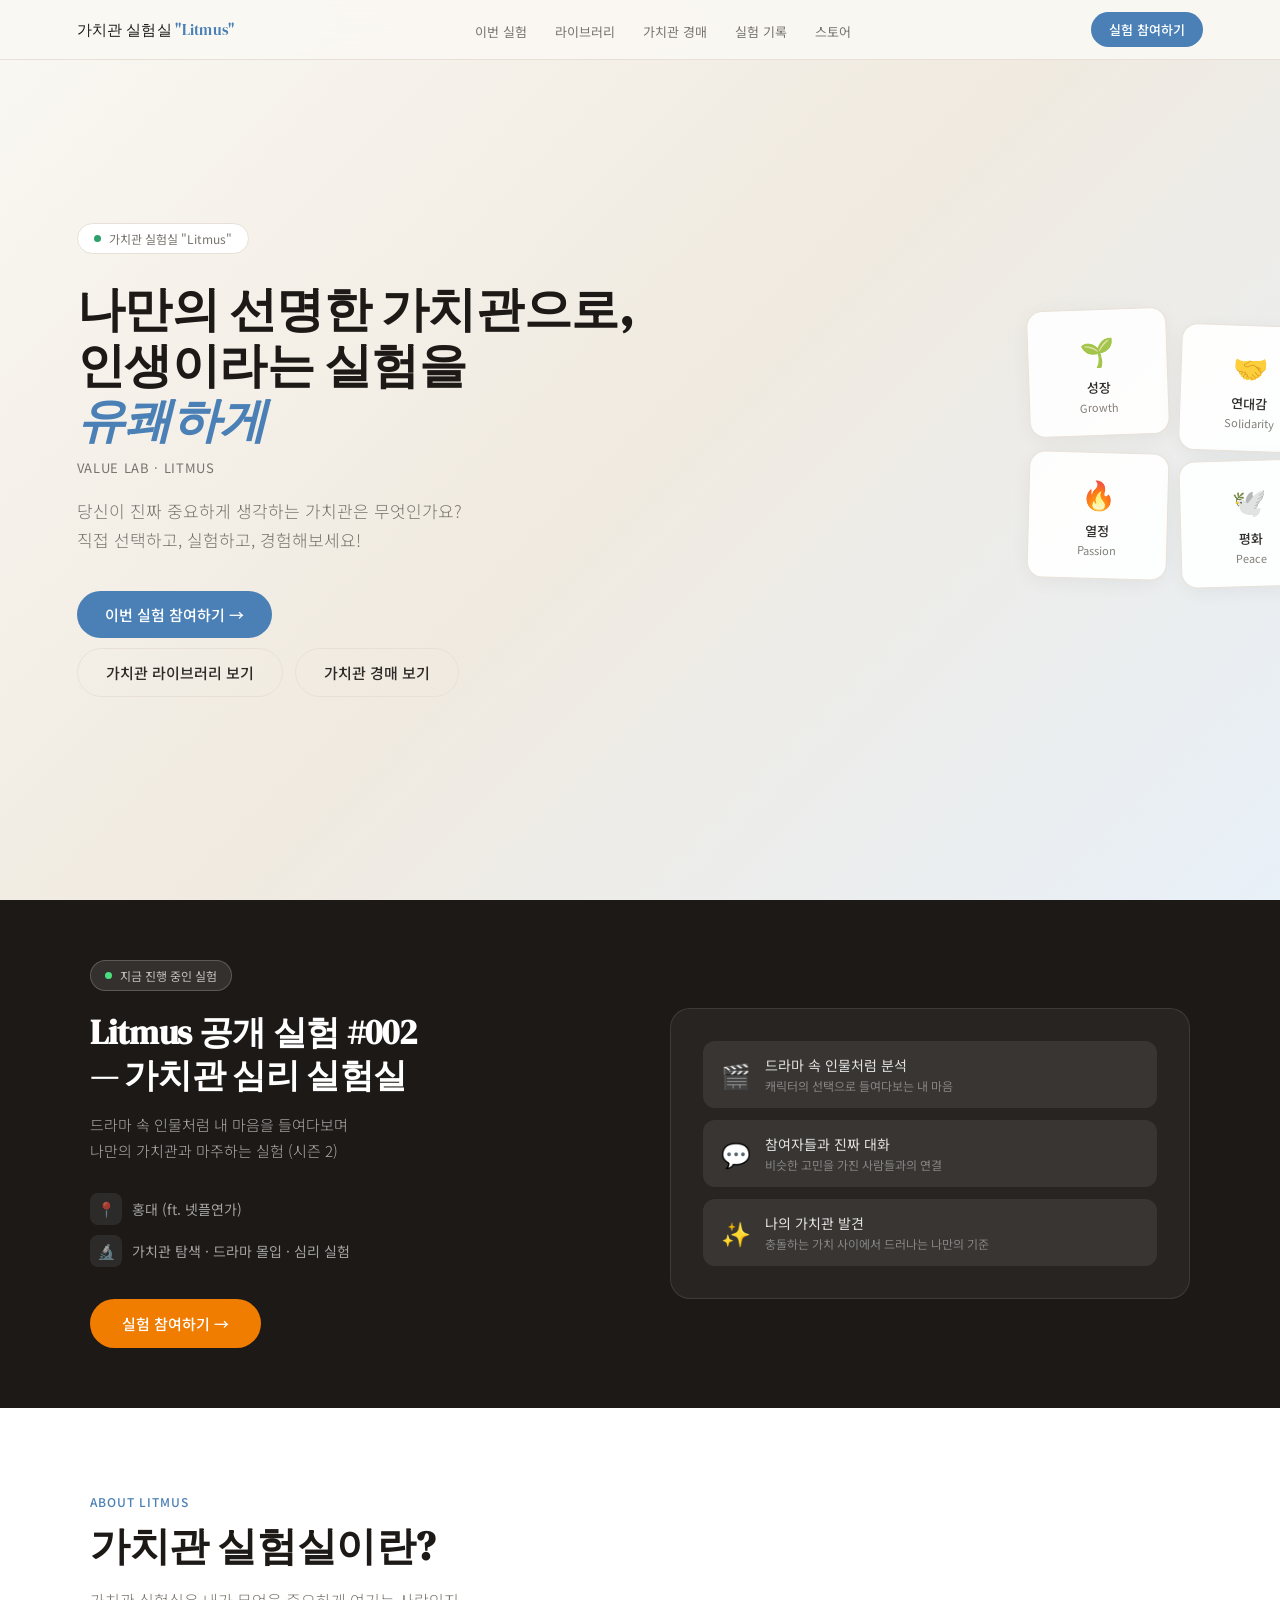
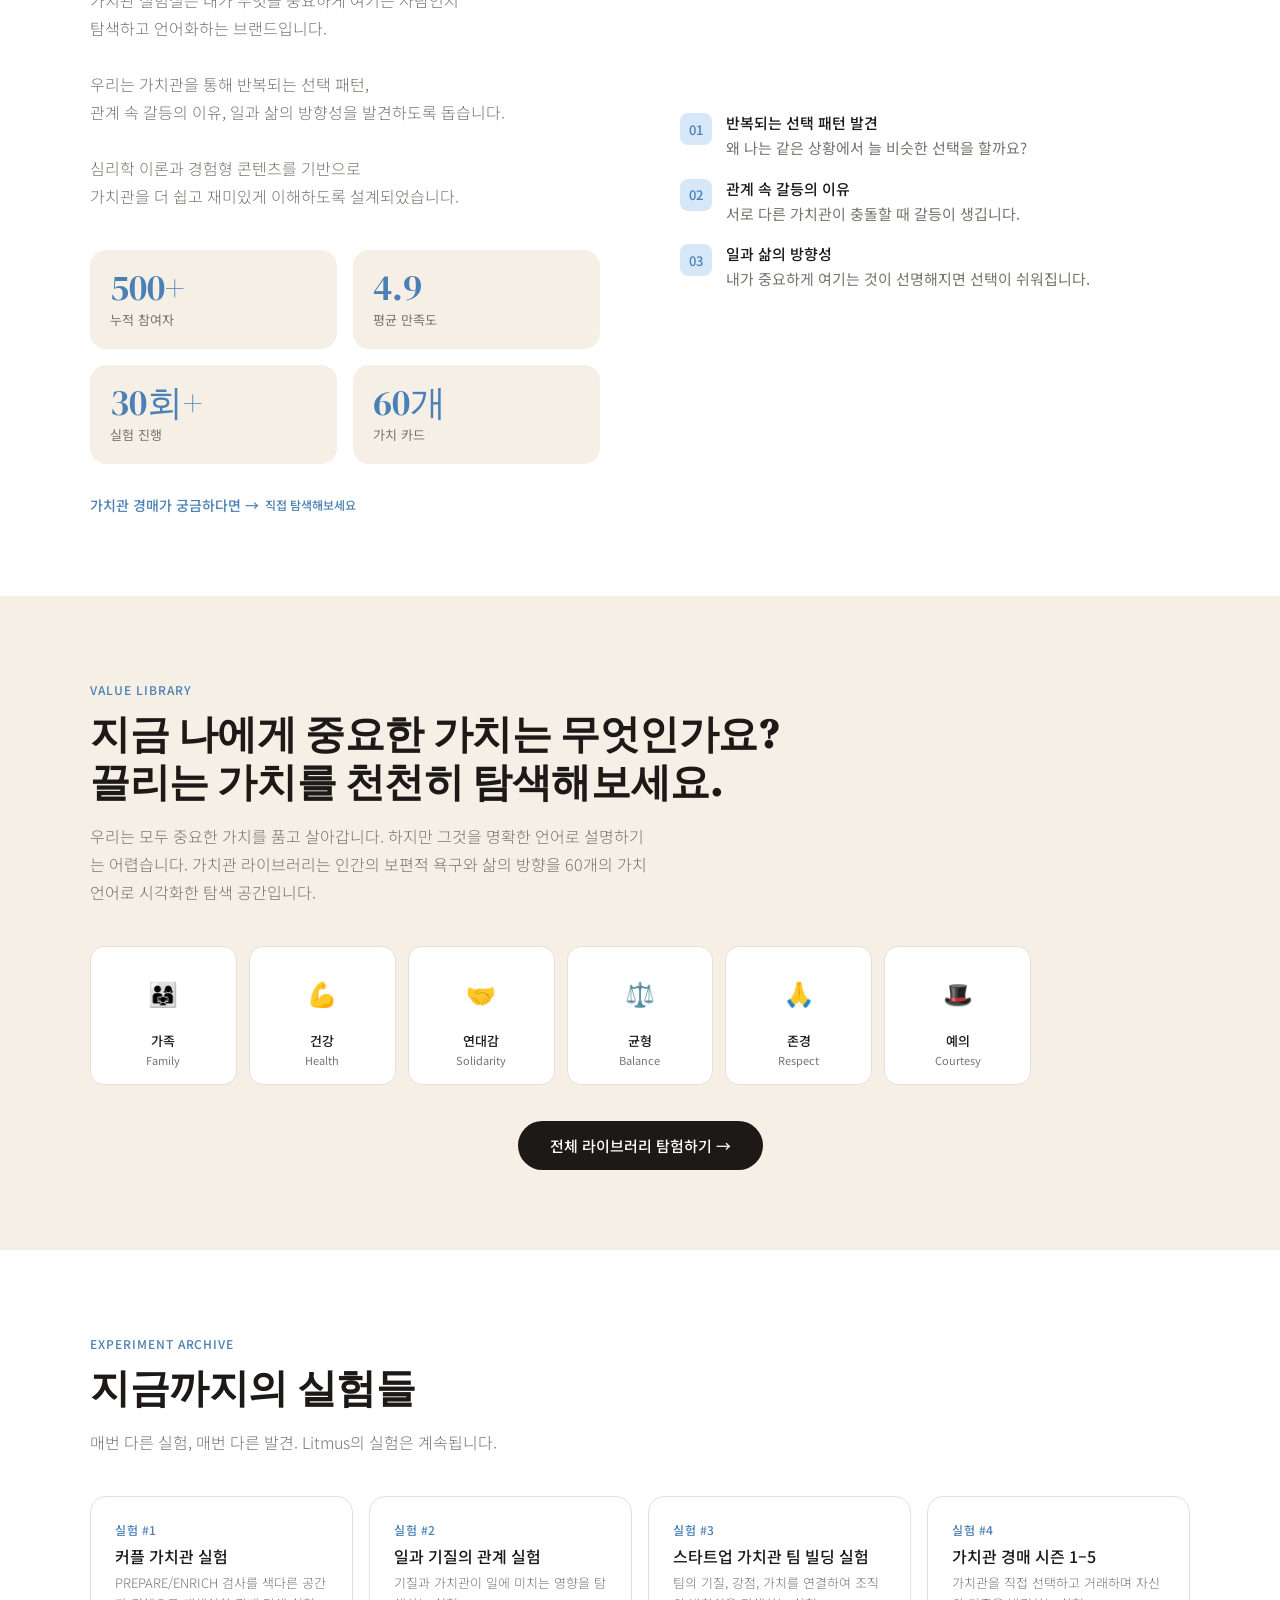
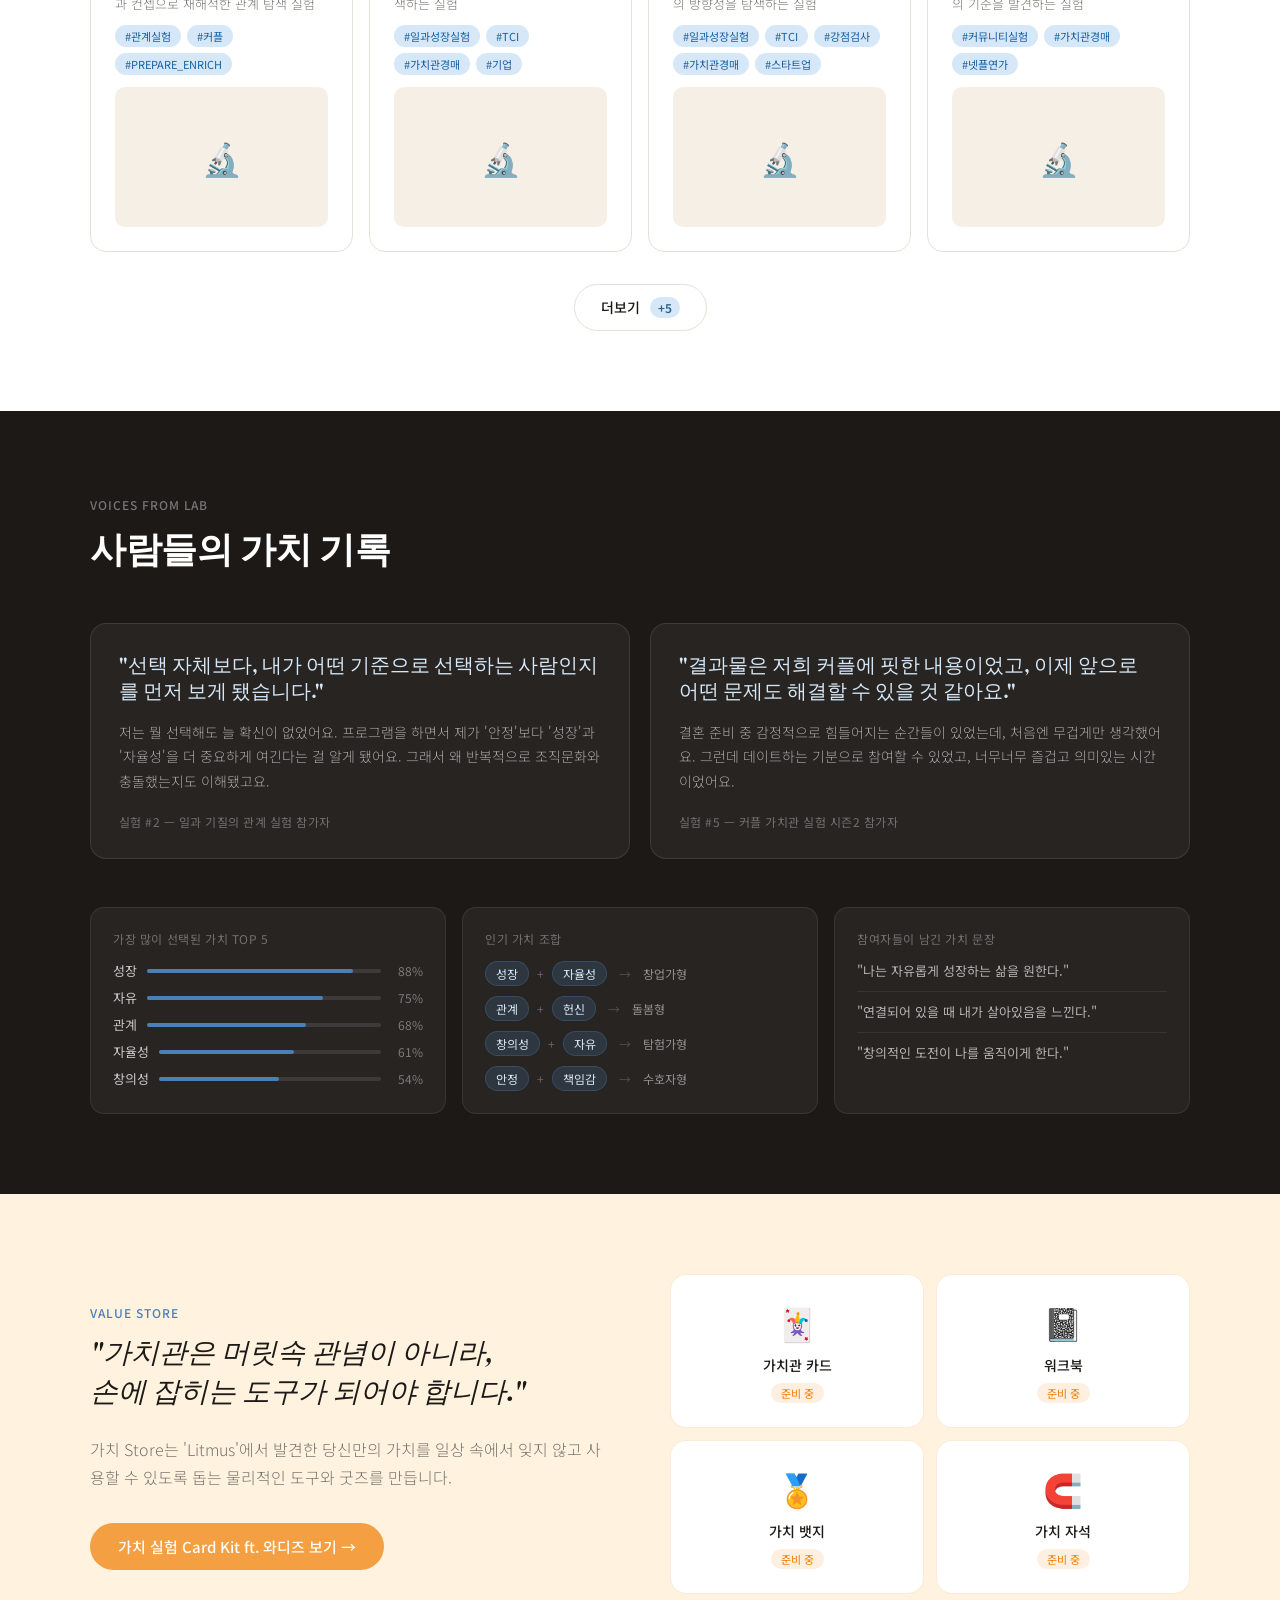
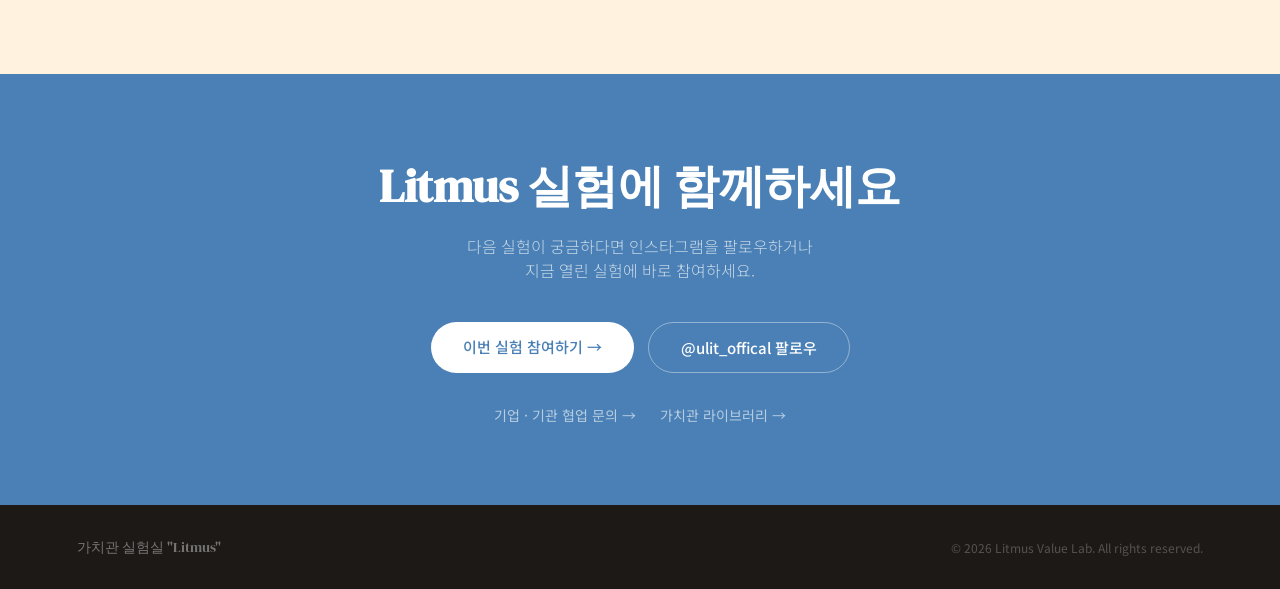
==== commit 39d28d95: "Add files via upload" ====
--- a/index.html
+++ b/index.html
@@ -234,7 +234,7 @@
     <li><a href="#archive">실험 기록</a></li>
     <li><a href="#store">스토어</a></li>
   </ul>
-  <a class="nav-cta" href="https://nfyg.co/meetups/11628" target="_blank">실험 참여하기</a>
+  <a class="nav-cta" href="https://nfyg.co/meetups/11402" target="_blank">실험 참여하기</a>
   <button class="hamburger" id="hamburger" aria-label="메뉴">
     <span></span><span></span><span></span>
   </button>
@@ -245,7 +245,7 @@
   <li><a href="auction.html">가치관 경매</a></li>
   <li><a href="#archive" onclick="closeMenu()">실험 기록</a></li>
   <li><a href="#store" onclick="closeMenu()">스토어</a></li>
-  <li class="mobile-cta"><a href="https://nfyg.co/meetups/11628" target="_blank">실험 참여하기 →</a></li>
+  <li class="mobile-cta"><a href="https://nfyg.co/meetups/11402" target="_blank">실험 참여하기 →</a></li>
 </ul>
 
 <!-- HERO -->
@@ -269,7 +269,7 @@
     </p>
     <div class="hero-cta">
       <div class="hero-cta-row">
-        <a class="btn-primary" href="https://nfyg.co/meetups/11628" target="_blank">
+        <a class="btn-primary" href="https://nfyg.co/meetups/11402" target="_blank">
           이번 실험 참여하기 →
         </a>
       </div>
@@ -299,42 +299,42 @@
         <span class="exp-badge-dot"></span>
         지금 진행 중인 실험
       </div>
-      <h2 class="exp-title">Litmus 공개 실험 #001<br>— 가치관 경매</h2>
-      <p class="exp-desc">웃고 이야기하고 선택하는 과정 속에서<br>내 삶의 가치관을 발견하는 실험</p>
+      <h2 class="exp-title">Litmus 공개 실험 #002<br>— 가치관 심리 실험실</h2>
+      <p class="exp-desc">드라마 속 인물처럼 내 마음을 들여다보며<br>나만의 가치관과 마주하는 실험 (시즌 2)</p>
       <div class="exp-meta">
         <div class="exp-meta-row">
           <div class="exp-meta-icon">📍</div>
-          홍대 사생활 (ft. 넷플연가)
+          홍대 (ft. 넷플연가)
         </div>
         <div class="exp-meta-row">
           <div class="exp-meta-icon">🔬</div>
-          가치관 경매 · 선택 · 발견
-        </div>
-      </div>
-      <a class="btn-exp" href="https://nfyg.co/meetups/11628" target="_blank">
+          가치관 탐색 · 드라마 몰입 · 심리 실험
+        </div>
+      </div>
+      <a class="btn-exp" href="https://nfyg.co/meetups/11402" target="_blank">
         실험 참여하기 →
       </a>
     </div>
     <div class="exp-visual reveal">
       <div class="exp-card-item">
-        <span class="exp-card-icon2">💰</span>
+        <span class="exp-card-icon2">🎬</span>
         <div>
-          <div class="exp-card-text">60개의 가치 카드 경매</div>
-          <div class="exp-card-sub">내가 가장 원하는 가치에 입찰</div>
+          <div class="exp-card-text">드라마 속 인물처럼 분석</div>
+          <div class="exp-card-sub">캐릭터의 선택으로 들여다보는 내 마음</div>
         </div>
       </div>
       <div class="exp-card-item">
         <span class="exp-card-icon2">💬</span>
         <div>
           <div class="exp-card-text">참여자들과 진짜 대화</div>
-          <div class="exp-card-sub">같은 가치를 선택한 사람들과의 연결</div>
+          <div class="exp-card-sub">비슷한 고민을 가진 사람들과의 연결</div>
         </div>
       </div>
       <div class="exp-card-item">
         <span class="exp-card-icon2">✨</span>
         <div>
           <div class="exp-card-text">나의 가치관 발견</div>
-          <div class="exp-card-sub">선택 속에서 드러나는 나만의 패턴</div>
+          <div class="exp-card-sub">충돌하는 가치 사이에서 드러나는 나만의 기준</div>
         </div>
       </div>
     </div>
@@ -460,7 +460,7 @@
       <div class="section-label">VALUE STORE</div>
       <p class="store-quote">"가치관은 머릿속 관념이 아니라,<br>손에 잡히는 도구가 되어야 합니다."</p>
       <p class="store-desc">가치 Store는 'Litmus'에서 발견한 당신만의 가치를 일상 속에서 잊지 않고 사용할 수 있도록 돕는 물리적인 도구와 굿즈를 만듭니다.</p>
-      <a class="btn-store" href="litmus_wadiz_story_v2.html">가치 스토어 둘러보기 →</a>
+      <a class="btn-store" href="https://www.wadiz.kr/web/campaign/detail/406580" target="_blank">가치 실험 Card Kit ft. 와디즈 보기 →</a>
     </div>
     <div class="store-visual reveal">
       <div class="store-item"><div class="store-item-icon">🃏</div><div class="store-item-name">가치관 카드</div><div class="store-item-badge">준비 중</div></div>
@@ -476,7 +476,7 @@
   <h2 class="cta-title reveal">Litmus 실험에 함께하세요</h2>
   <p class="cta-sub reveal">다음 실험이 궁금하다면 인스타그램을 팔로우하거나<br>지금 열린 실험에 바로 참여하세요.</p>
   <div class="cta-buttons reveal">
-    <a class="btn-white" href="https://nfyg.co/meetups/11628" target="_blank">이번 실험 참여하기 →</a>
+    <a class="btn-white" href="https://nfyg.co/meetups/11402" target="_blank">이번 실험 참여하기 →</a>
     <a class="btn-outline-white" href="https://www.instagram.com/ulit_offical/" target="_blank">@ulit_offical 팔로우</a>
   </div>
   <div class="cta-links reveal">
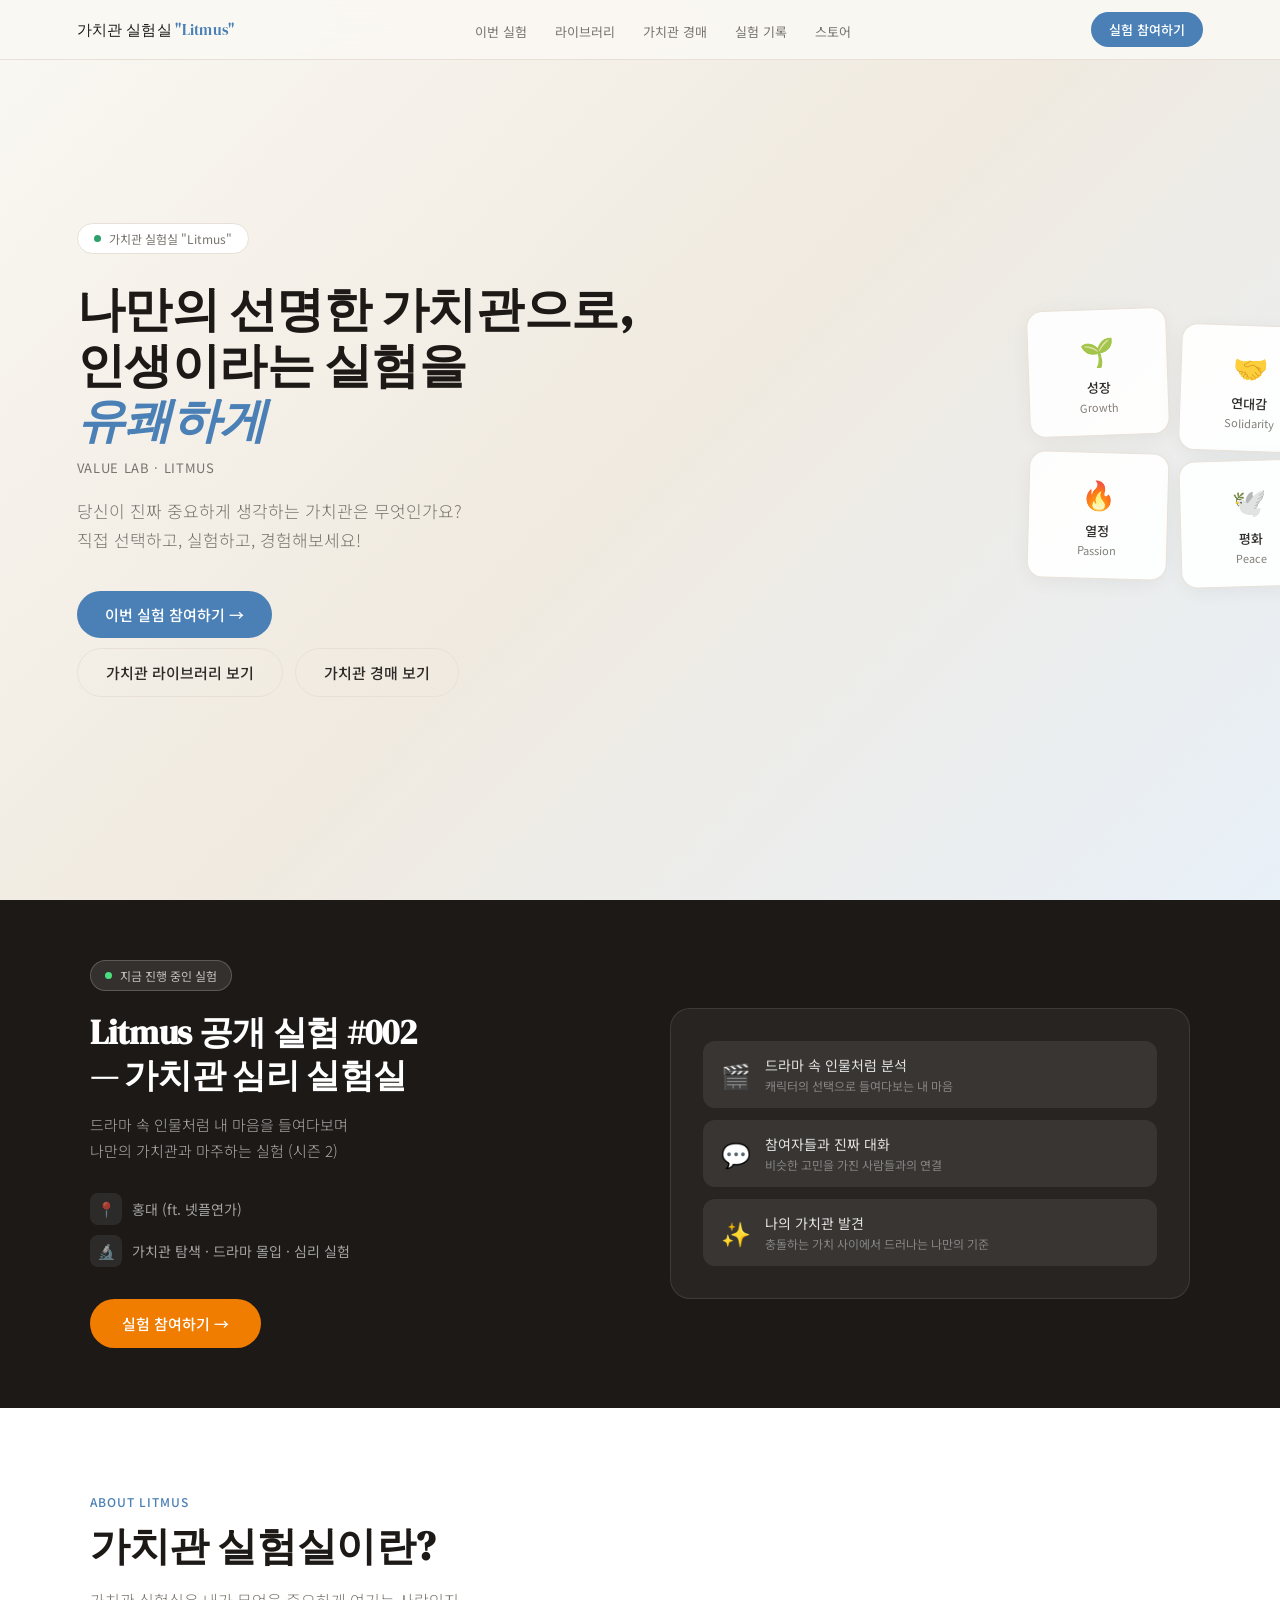
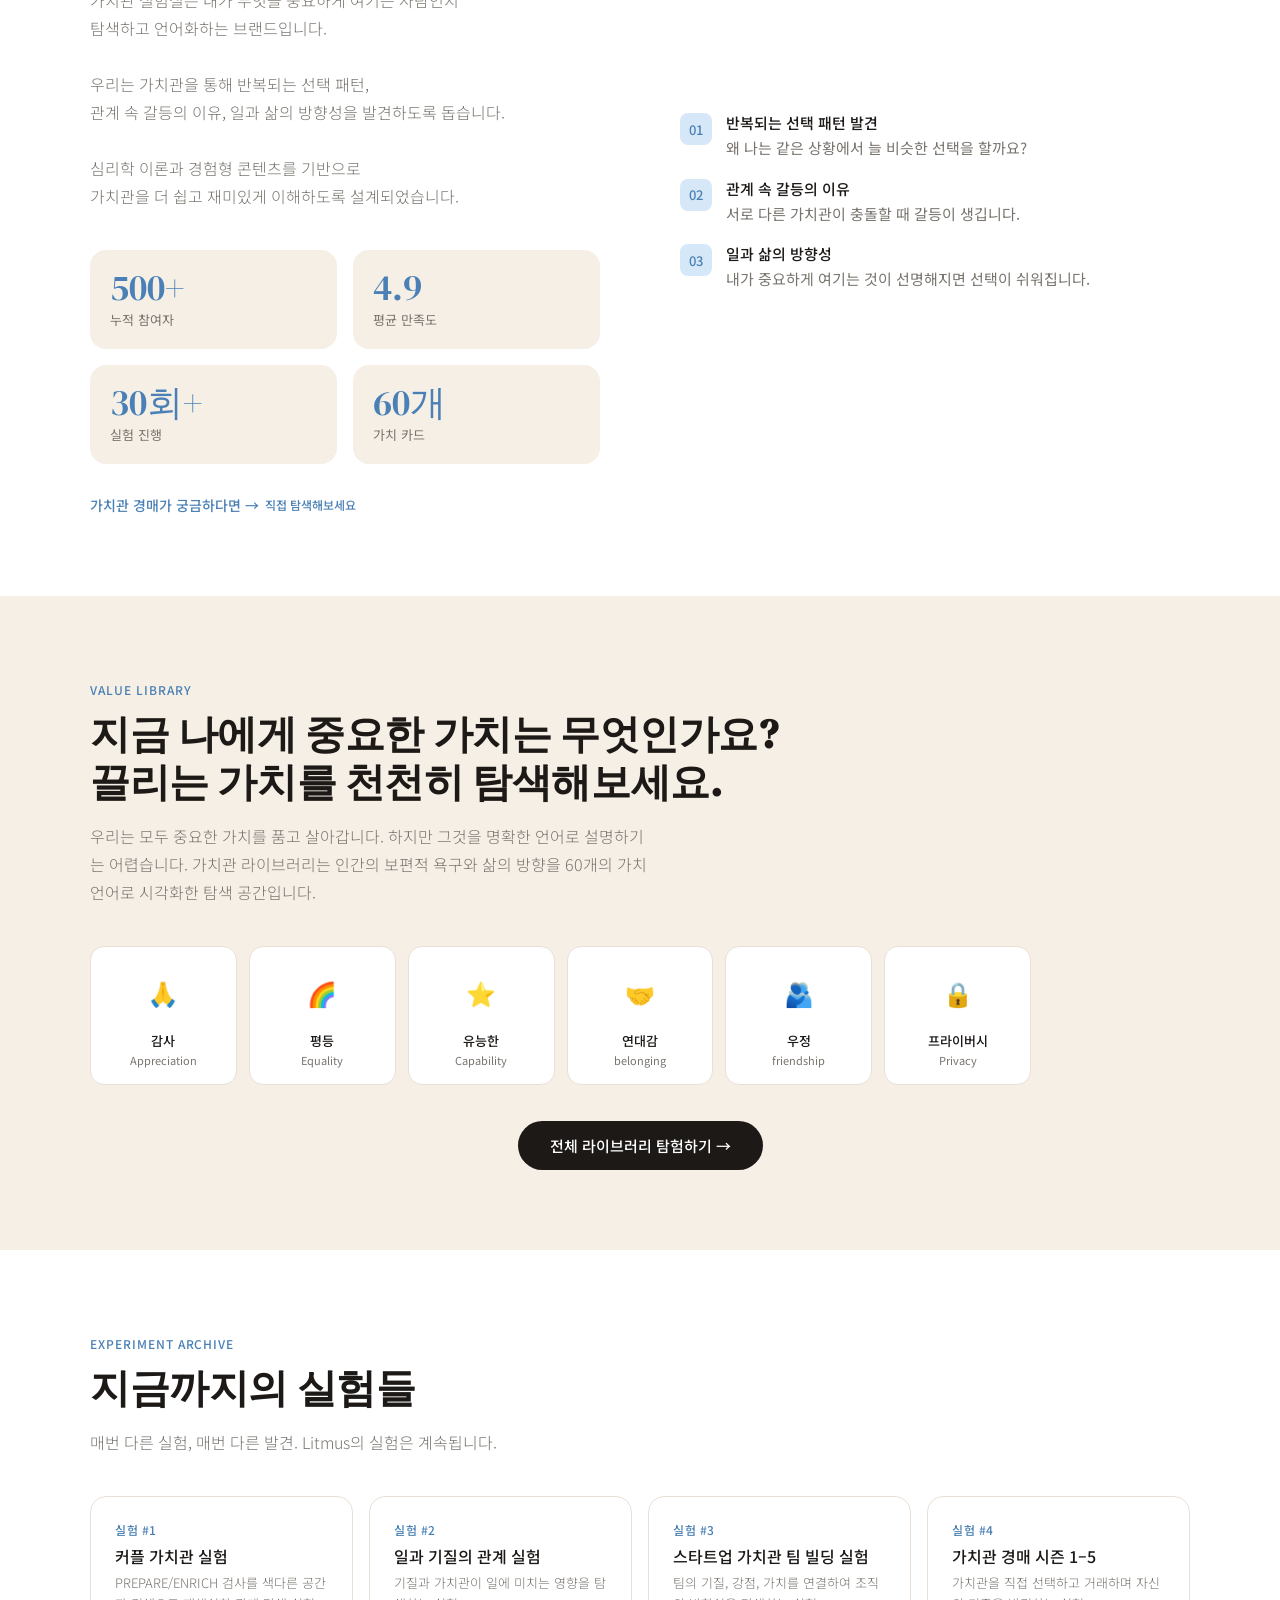
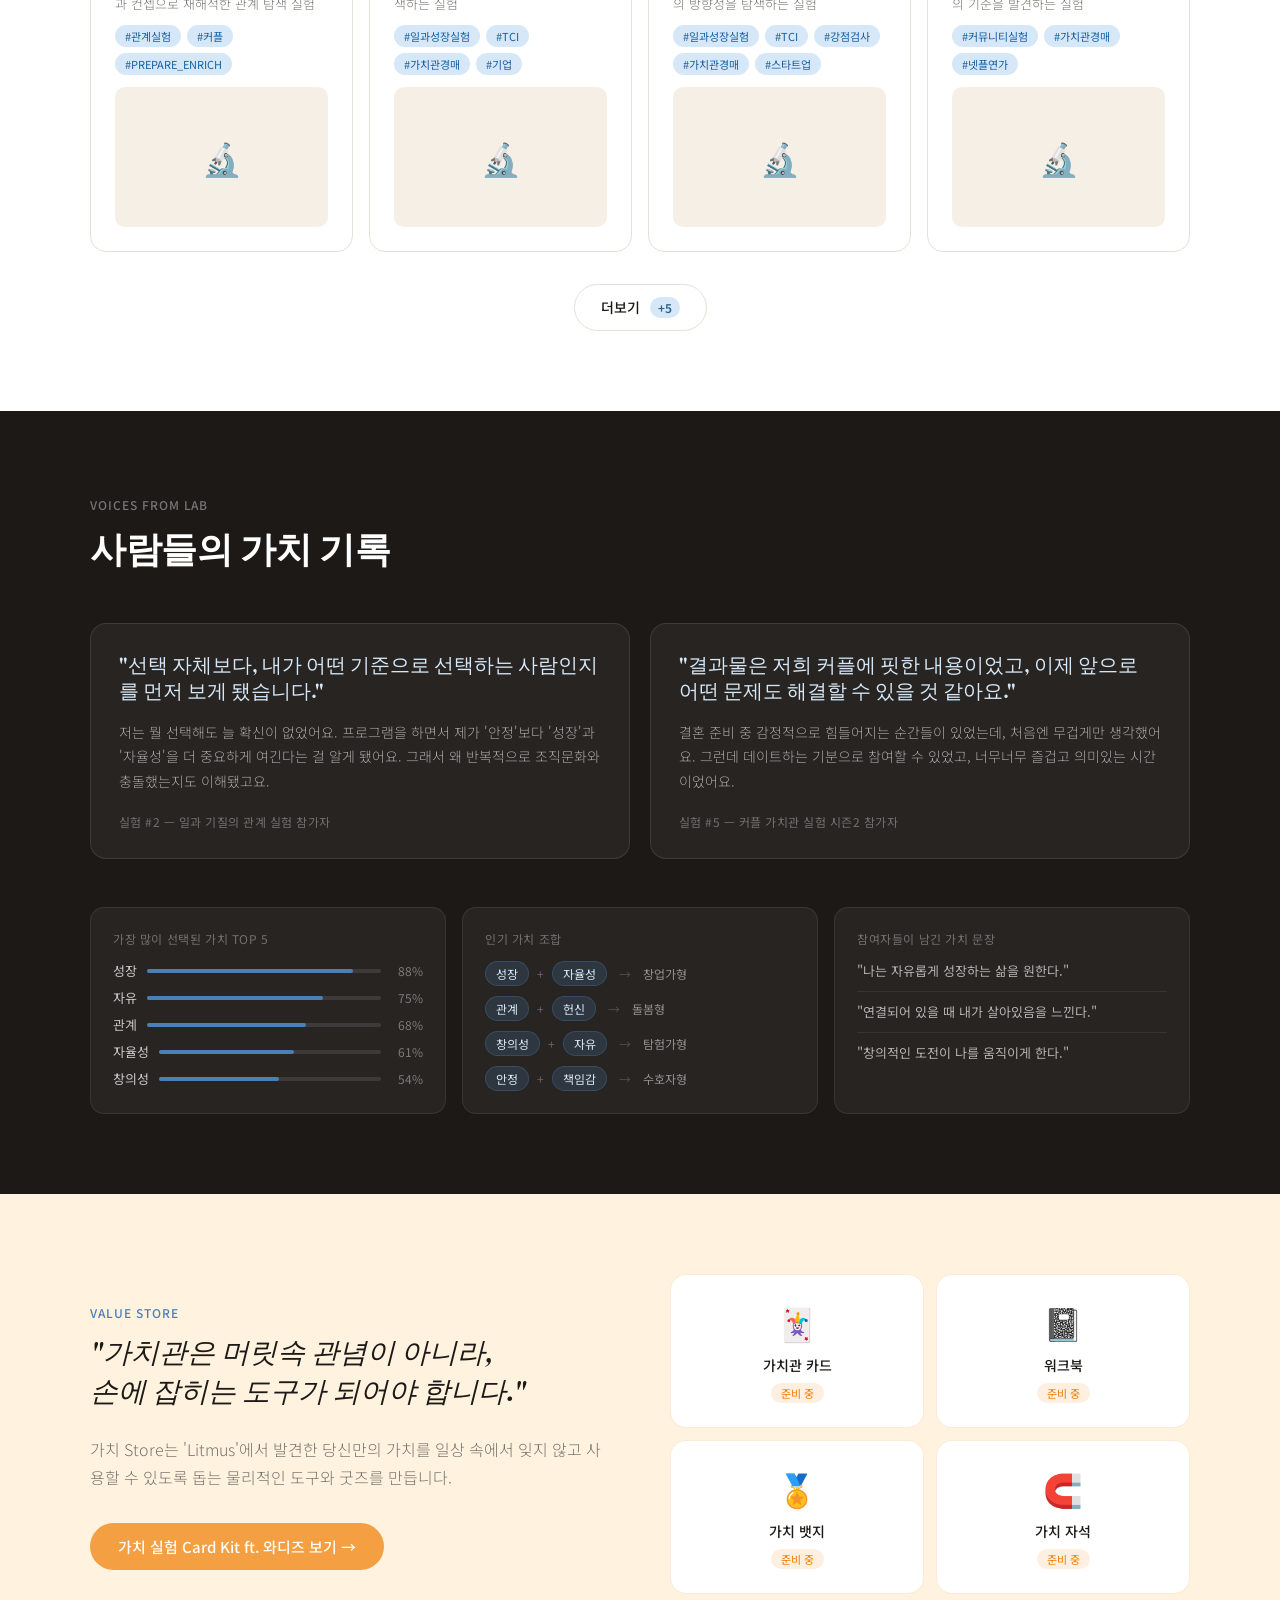
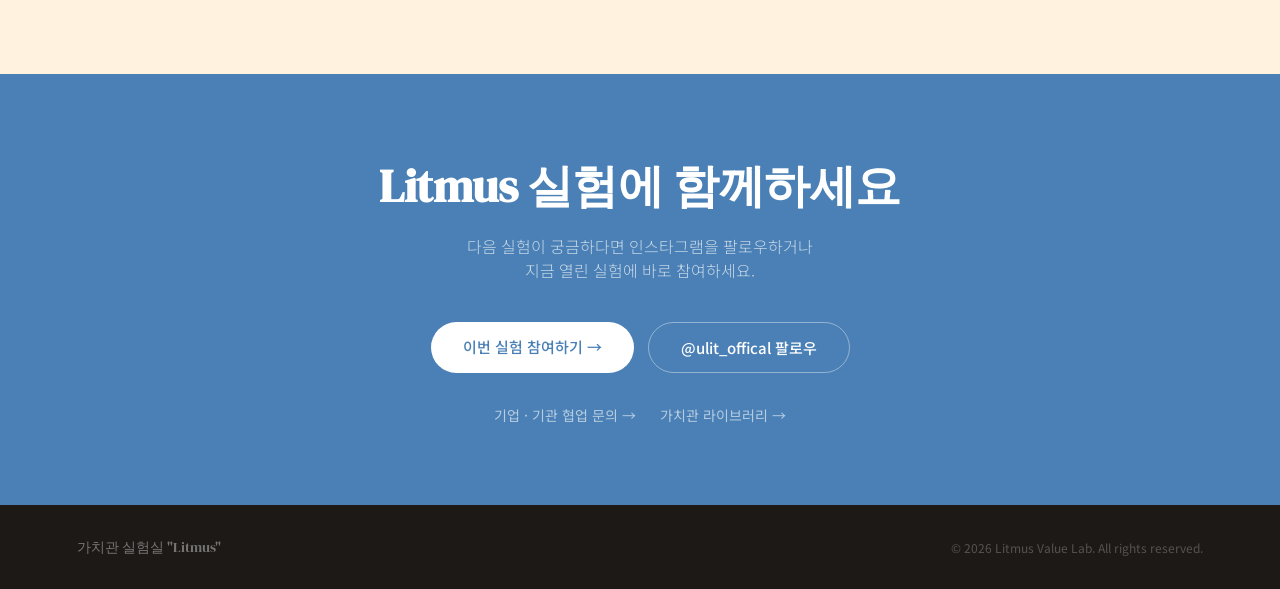
==== commit e9c95236: "Add files via upload" ====
--- a/index.html
+++ b/index.html
@@ -492,22 +492,75 @@
 
 <script>
 const libCards = [
-  {name:'가족',en:'Family',emoji:'👨‍👩‍👧',id:'1i4z2pXOizY1OvWcKBxzhNxSEd4r6u11_'},
-  {name:'건강',en:'Health',emoji:'💪',id:'1fbNYvt_UWISm0QGt52Dl_G7mC5DlmZ20'},
-  {name:'연대감',en:'Solidarity',emoji:'🤝',id:'1KYwGpfdRSGJcfwrbrHaBEZlSJCBFj3Q2'},
-  {name:'균형',en:'Balance',emoji:'⚖️',id:'1OuwWWhbqaoTI9w-AnN728OX6IpBsfy38'},
-  {name:'존경',en:'Respect',emoji:'🙏',id:'1BlESOrO6DUe28Do09WZr8hBzfSDdhNcr'},
-  {name:'예의',en:'Courtesy',emoji:'🎩',id:'1scOuPIgRpyMzOVoRFaGXv-trasYONOle'},
-  {name:'친절함',en:'Kindness',emoji:'🌸',id:'1uBDj0nZCCqr3zQmkQictuUSRq31Z6hC2'},
-  {name:'유연함',en:'Flexibility',emoji:'🌊',id:'1viy8WMxBOcu9V9v2twbEDn9oj9DUpboK'},
+  {name:'가족',en:'Family',emoji:'👨‍👩‍👧',f:'1_family.png'},
+  {name:'건강',en:'Health',emoji:'💪',f:'2_health.png'},
+  {name:'연대감',en:'belonging',emoji:'🤝',f:'3_belonging.png'},
+  {name:'감사',en:'Appreciation',emoji:'🙏',f:'4_appreciation.png'},
+  {name:'복지',en:'Welfare',emoji:'🛟',f:'5_welfare.png'},
+  {name:'안정',en:'Stability',emoji:'🪨',f:'6_stability.png'},
+  {name:'청결',en:'cleanliness',emoji:'🧼',f:'7_cleanliness.png'},
+  {name:'조화',en:'Harmony',emoji:'🎼',f:'8_harmony.png'},
+  {name:'예의',en:'Politeness',emoji:'🌸',f:'9_politeness.png'},
+  {name:'친절함',en:'Kindness',emoji:'💙',f:'10_kindness.png'},
+  {name:'성실',en:'Diligence',emoji:'🐝',f:'11_diligence.png'},
+  {name:'균형',en:'Balance',emoji:'⚖️',f:'12_balance.png'},
+  {name:'수용',en:'Acceptance',emoji:'🌊',f:'13_acceptance.png'},
+  {name:'근본',en:'Heritage',emoji:'🌳',f:'14_heritage.png'},
+  {name:'겸손',en:'Humility',emoji:'🌾',f:'15_humility.png'},
+  {name:'헌신',en:'Devotion',emoji:'❤️',f:'16_devotion.png'},
+  {name:'사랑',en:'love',emoji:'💛',f:'17_love.png'},
+  {name:'신뢰',en:'Trust',emoji:'🔗',f:'18_trust.png'},
+  {name:'책임감',en:'Responsibility',emoji:'🎯',f:'19_responsibility.png'},
+  {name:'의미',en:'Meaning',emoji:'🕯️',f:'20_meaning.png'},
+  {name:'정직함',en:'Honesty',emoji:'✨',f:'21_honesty.png'},
+  {name:'신앙',en:'Faith',emoji:'✝️',f:'22_faith.png'},
+  {name:'우정',en:'friendship',emoji:'🫂',f:'23_friendship.png'},
+  {name:'용서',en:'Forgiving',emoji:'🤍',f:'24_forgiving.png'},
+  {name:'봉사',en:'Service',emoji:'🤲',f:'25_service.png'},
+  {name:'지혜',en:'Wisdom',emoji:'🦉',f:'26_wisdom.png'},
+  {name:'평온',en:'Calm',emoji:'🍃',f:'27_calm.png'},
+  {name:'배려',en:'Empathy',emoji:'💙',f:'28_empathy.png'},
+  {name:'평등',en:'Equality',emoji:'🌈',f:'29_equality.png'},
+  {name:'평화',en:'peace',emoji:'☮️',f:'30_peace.png'},
+  {name:'자연주의',en:'nature',emoji:'🌿',f:'31_nature.png'},
+  {name:'아름다움',en:'beauty',emoji:'🌺',f:'32_beauty.png'},
+  {name:'정의',en:'justice',emoji:'⚖️',f:'33_justice.png'},
+  {name:'환경보호',en:'environment',emoji:'🌍',f:'34_environment.png'},
+  {name:'성장',en:'growth',emoji:'🌱',f:'35_growth.png'},
+  {name:'프라이버시',en:'Privacy',emoji:'🔒',f:'36_privacy.png'},
+  {name:'자율성',en:'Independence',emoji:'🦅',f:'37_independence.png'},
+  {name:'자유',en:'Freedom',emoji:'🕊️',f:'38_freedom.png'},
+  {name:'자존감',en:'Self-respect',emoji:'💜',f:'39_selfrespect.png'},
+  {name:'창의성',en:'Creativity',emoji:'🎨',f:'40_creativity.png'},
+  {name:'자기효능감',en:'Self-efficacy',emoji:'🔋',f:'41_selfefficacy.png'},
+  {name:'열정',en:'Passion',emoji:'🔥',f:'42_passion.png'},
+  {name:'경험',en:'experience',emoji:'🗺️',f:'43_experience.png'},
+  {name:'도전',en:'Challenge',emoji:'🚩',f:'44_challenge.png'},
+  {name:'호기심',en:'Curiosity',emoji:'🔭',f:'45_curiosity.png'},
+  {name:'변화',en:'Change',emoji:'🔄',f:'46_change.png'},
+  {name:'유머',en:'Humor',emoji:'😄',f:'47_humor.png'},
+  {name:'쾌락',en:'Pleasure',emoji:'🎉',f:'48_pleasure.png'},
+  {name:'재미',en:'Enjoyment',emoji:'🎈',f:'49_enjoyment.png'},
+  {name:'모험',en:'Adventure',emoji:'🌟',f:'50_adventure.png'},
+  {name:'성공',en:'Success',emoji:'🏆',f:'51_success.png'},
+  {name:'영향력',en:'Influence',emoji:'⚡',f:'52_influence.png'},
+  {name:'유능한',en:'Capability',emoji:'⭐',f:'53_capability.png'},
+  {name:'야망',en:'Ambition',emoji:'🚀',f:'54_ambition.png'},
+  {name:'지성',en:'Intelligence',emoji:'📖',f:'55_intelligence.png'},
+  {name:'부',en:'Wealth',emoji:'💎',f:'56_wealth.png'},
+  {name:'존재감',en:'Presence',emoji:'👑',f:'57_presence.png'},
+  {name:'리더십',en:'Leadership',emoji:'🧭',f:'58_leadership.png'},
+  {name:'인정',en:'Esteem',emoji:'👍',f:'59_esteem.png'},
+  {name:'품위',en:'Dignity',emoji:'🎗️',f:'60_dignity.png'},
 ];
 const grid = document.getElementById('lib-grid');
-libCards.slice(0, 6).forEach(c => {
+const shuffled = libCards.slice().sort(() => Math.random() - 0.5);
+shuffled.slice(0, 6).forEach(c => {
   const el = document.createElement('a');
   el.className = 'lib-card';
   el.href = 'library.html';
   const imgTag = window.LITMUS_HAS_IMAGES
-    ? `<img src="https://drive.google.com/uc?export=view&id=${c.id}" alt="${c.name}" onerror="this.style.display='none';this.nextElementSibling.style.display='flex'"><div class="lib-card-placeholder" style="display:none">${c.emoji}</div>`
+    ? `<img src="images/${c.f}" alt="${c.name}" onerror="this.style.display='none';this.nextElementSibling.style.display='flex'"><div class="lib-card-placeholder" style="display:none">${c.emoji}</div>`
     : `<div class="lib-card-placeholder" style="display:flex">${c.emoji}</div>`;
   el.innerHTML = `
     ${imgTag}
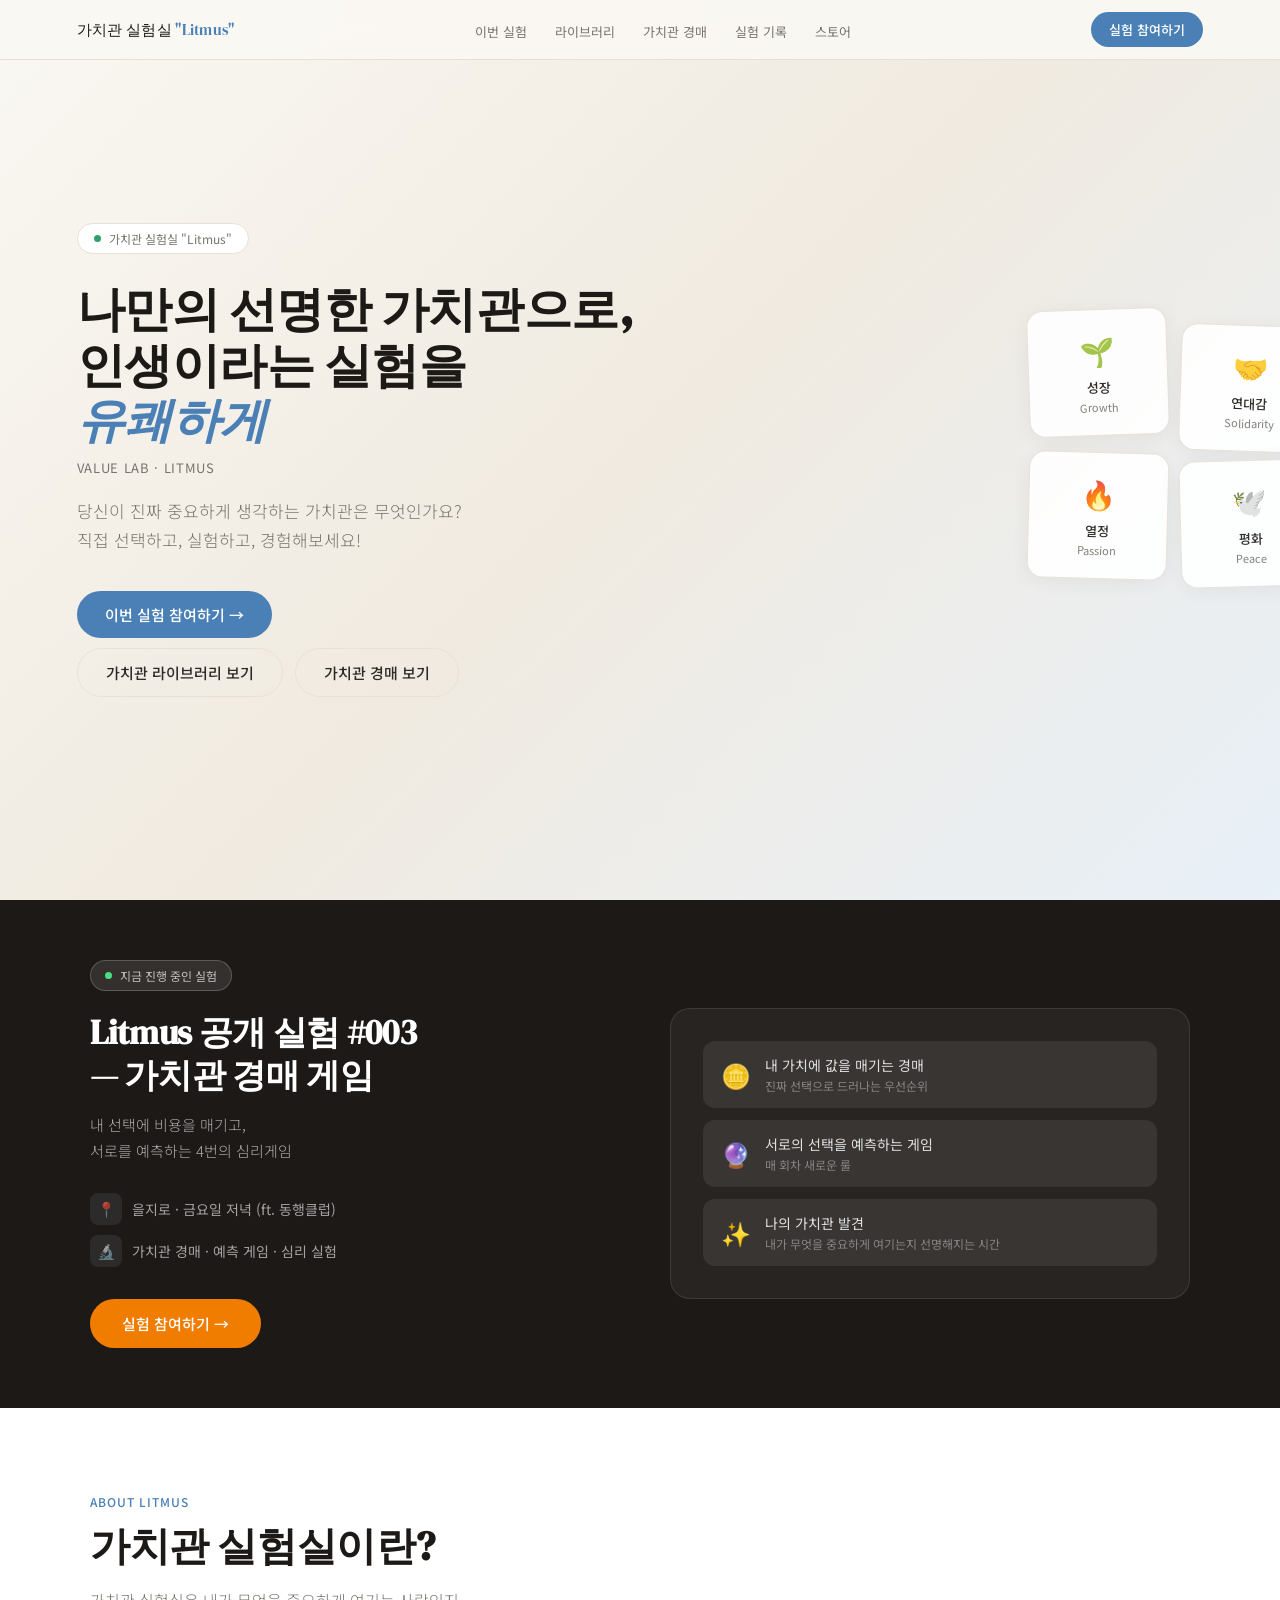
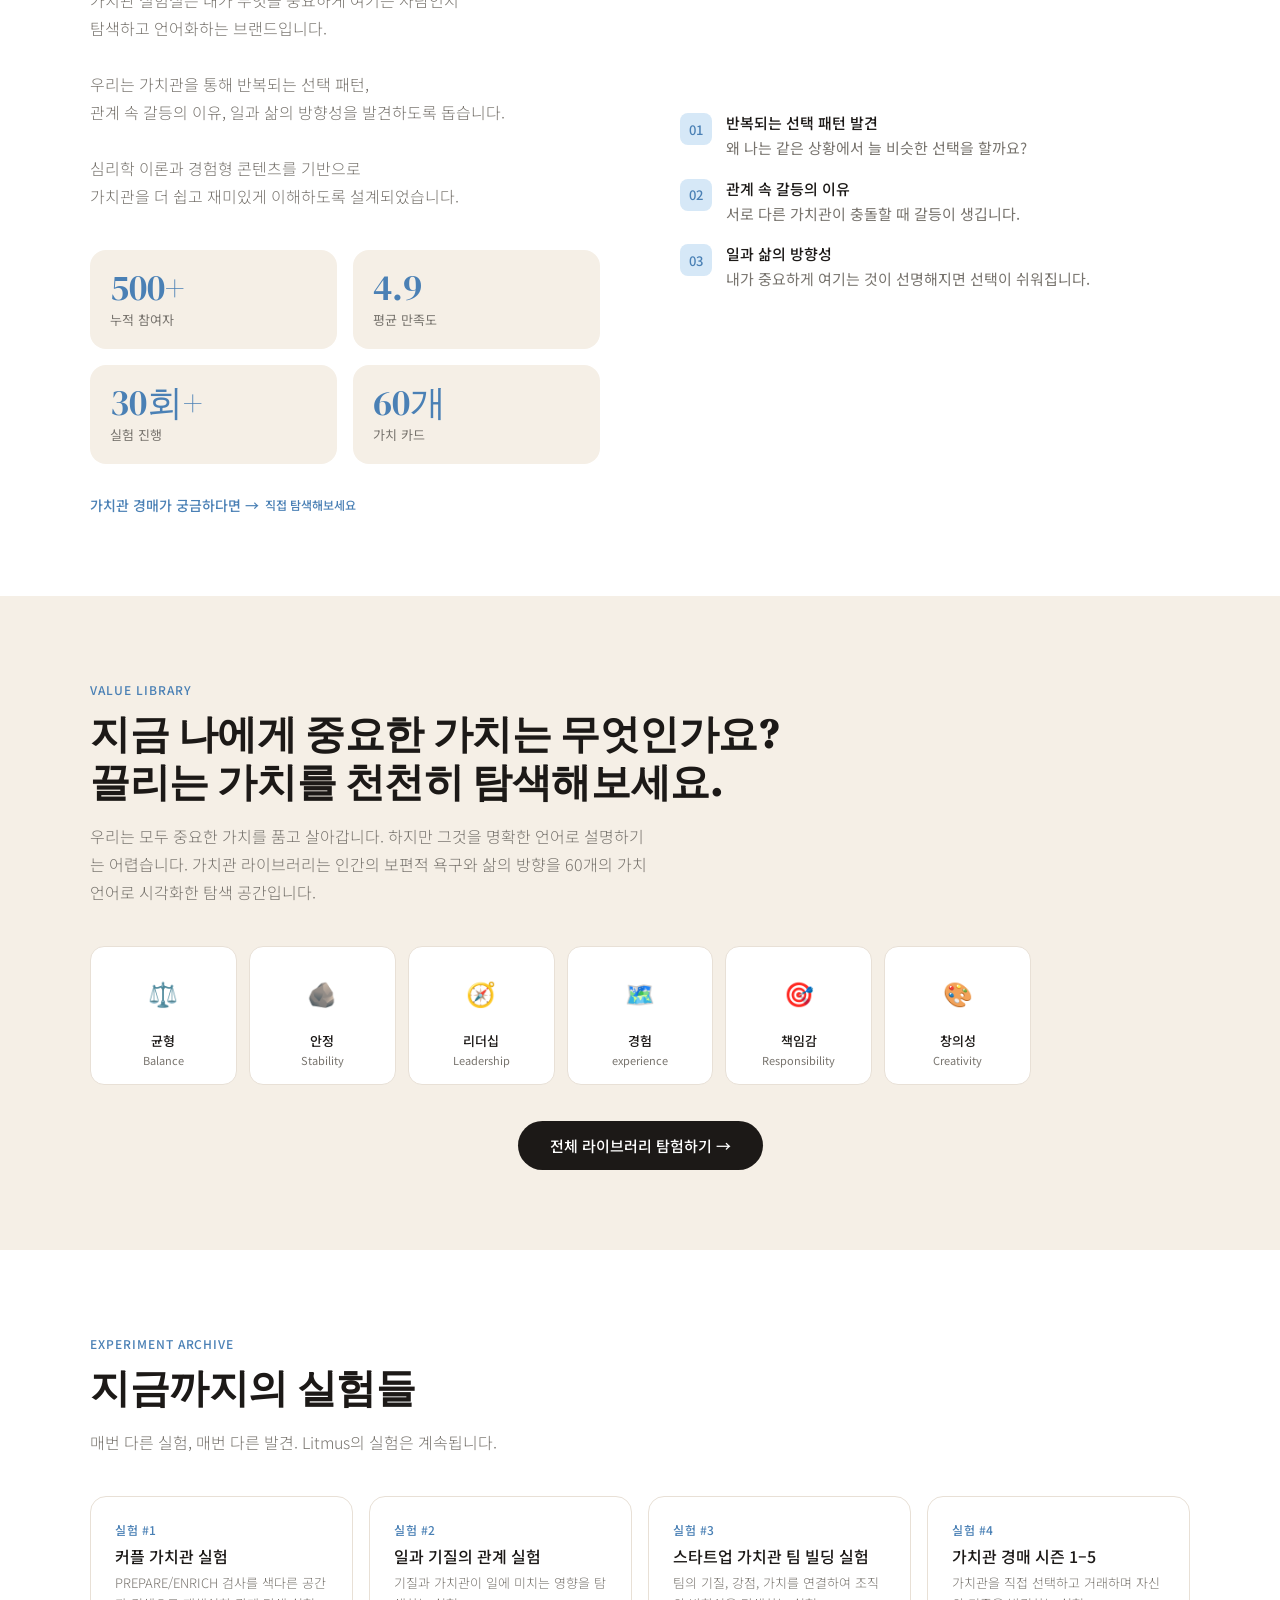
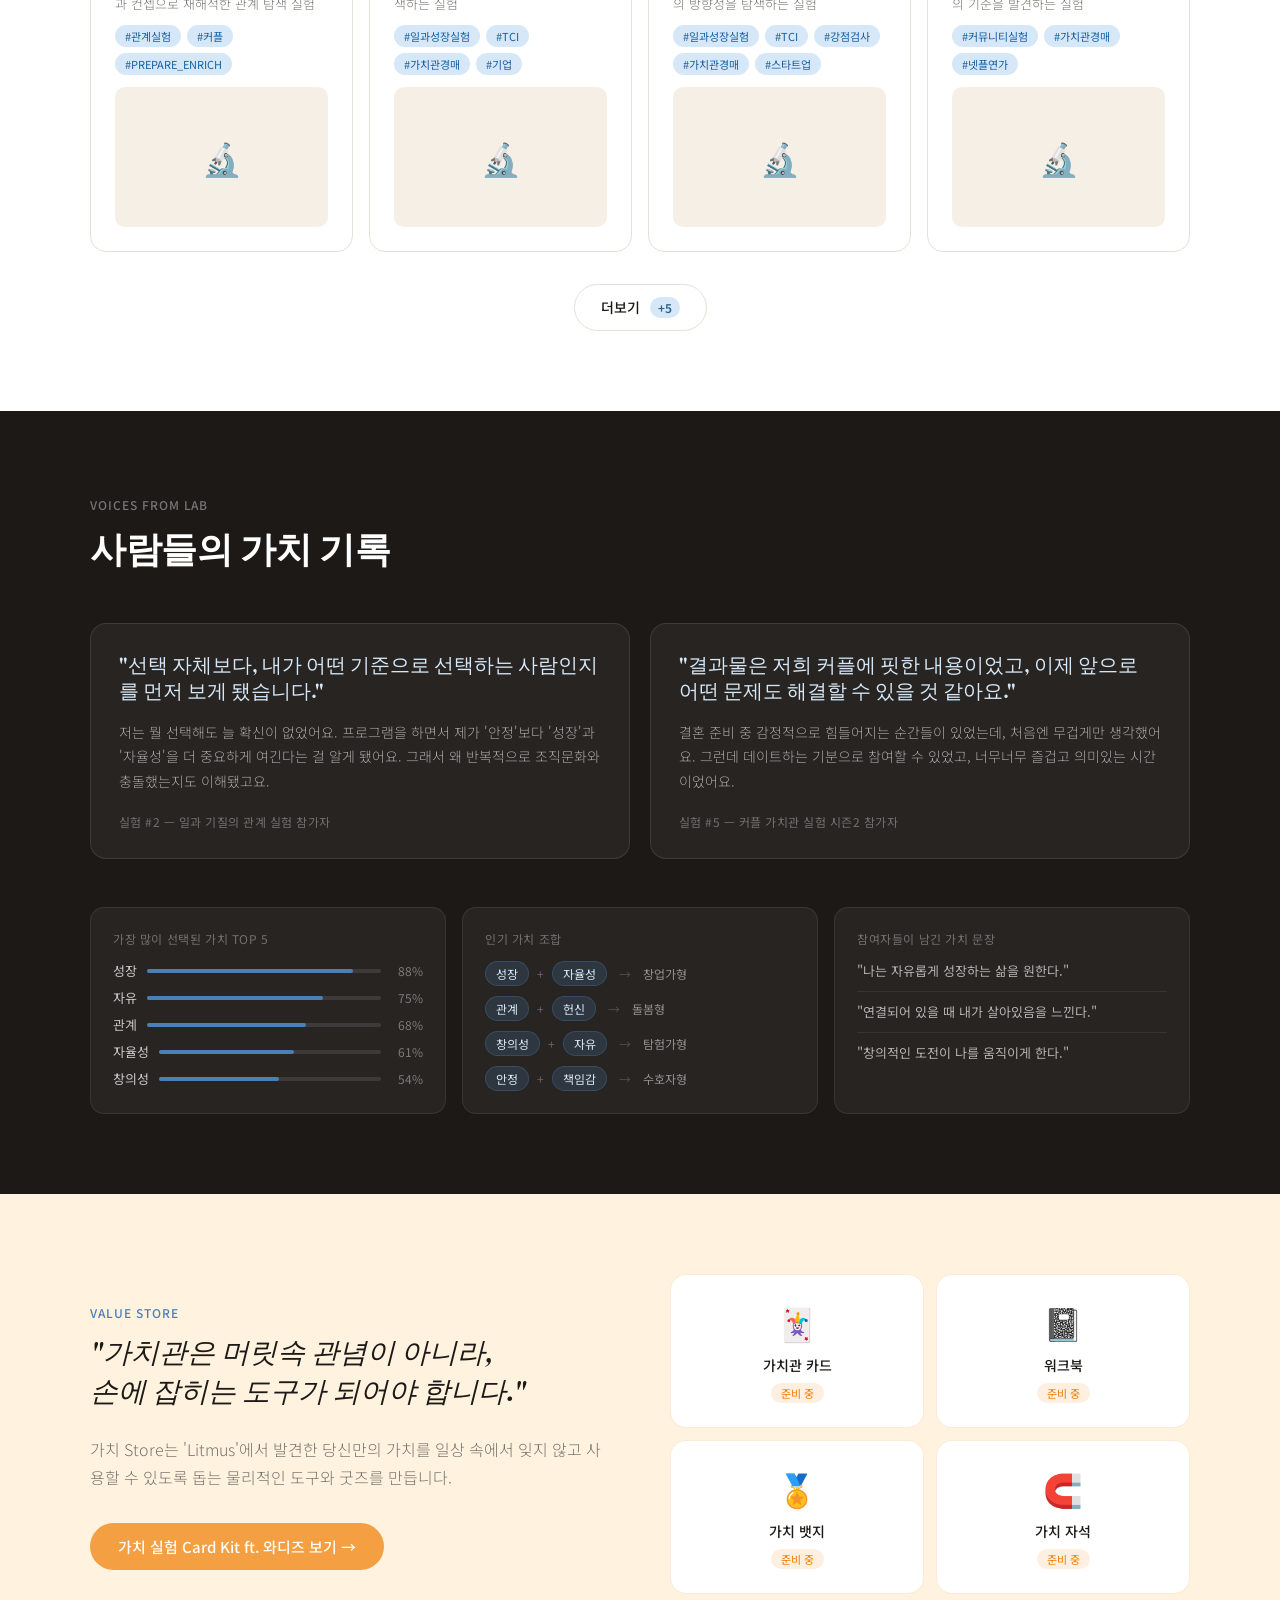
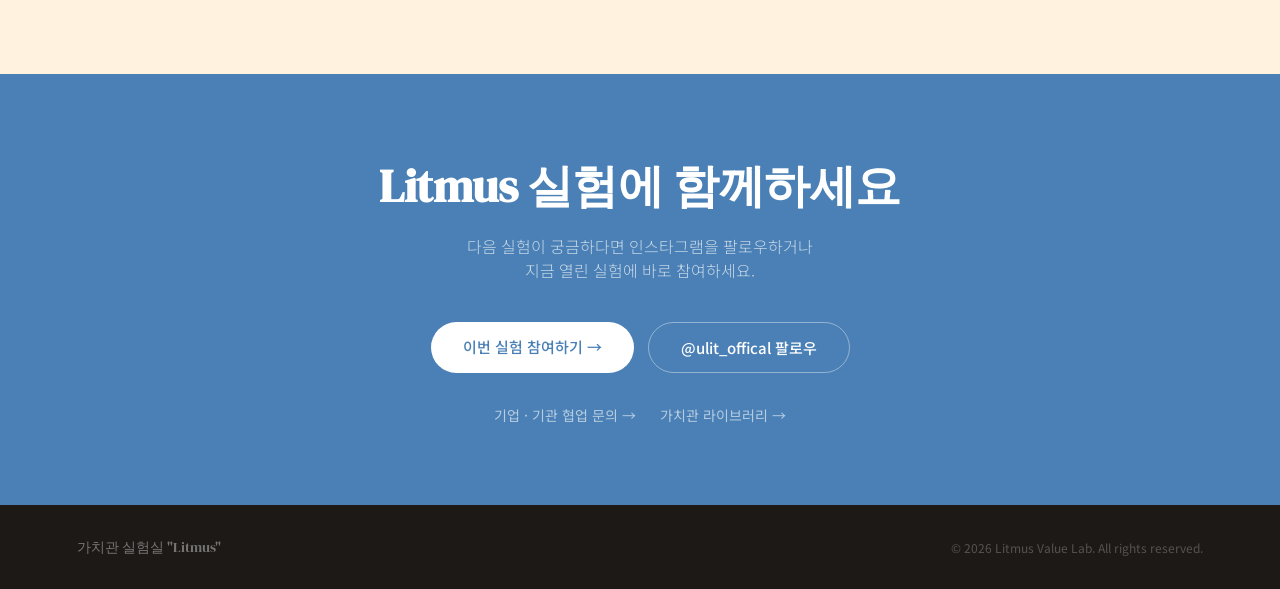
==== commit 0d2124aa: "홈페이지 실험 링크·카드 문구를 동행클럽 가치관 경매 게임으로 변경 Co-Authored-By: Claude Opus 5.5 <noreply@anthropic.com> Claude" ====
--- a/index.html
+++ b/index.html
@@ -234,7 +234,7 @@
     <li><a href="#archive">실험 기록</a></li>
     <li><a href="#store">스토어</a></li>
   </ul>
-  <a class="nav-cta" href="https://nfyg.co/meetups/11402" target="_blank">실험 참여하기</a>
+  <a class="nav-cta" href="https://donghaeng.club/meetups/12761" target="_blank">실험 참여하기</a>
   <button class="hamburger" id="hamburger" aria-label="메뉴">
     <span></span><span></span><span></span>
   </button>
@@ -245,7 +245,7 @@
   <li><a href="auction.html">가치관 경매</a></li>
   <li><a href="#archive" onclick="closeMenu()">실험 기록</a></li>
   <li><a href="#store" onclick="closeMenu()">스토어</a></li>
-  <li class="mobile-cta"><a href="https://nfyg.co/meetups/11402" target="_blank">실험 참여하기 →</a></li>
+  <li class="mobile-cta"><a href="https://donghaeng.club/meetups/12761" target="_blank">실험 참여하기 →</a></li>
 </ul>
 
 <!-- HERO -->
@@ -269,7 +269,7 @@
     </p>
     <div class="hero-cta">
       <div class="hero-cta-row">
-        <a class="btn-primary" href="https://nfyg.co/meetups/11402" target="_blank">
+        <a class="btn-primary" href="https://donghaeng.club/meetups/12761" target="_blank">
           이번 실험 참여하기 →
         </a>
       </div>
@@ -299,42 +299,42 @@
         <span class="exp-badge-dot"></span>
         지금 진행 중인 실험
       </div>
-      <h2 class="exp-title">Litmus 공개 실험 #002<br>— 가치관 심리 실험실</h2>
-      <p class="exp-desc">드라마 속 인물처럼 내 마음을 들여다보며<br>나만의 가치관과 마주하는 실험 (시즌 2)</p>
+      <h2 class="exp-title">Litmus 공개 실험 #003<br>— 가치관 경매 게임</h2>
+      <p class="exp-desc">내 선택에 비용을 매기고,<br>서로를 예측하는 4번의 심리게임</p>
       <div class="exp-meta">
         <div class="exp-meta-row">
           <div class="exp-meta-icon">📍</div>
-          홍대 (ft. 넷플연가)
+          을지로 · 금요일 저녁 (ft. 동행클럽)
         </div>
         <div class="exp-meta-row">
           <div class="exp-meta-icon">🔬</div>
-          가치관 탐색 · 드라마 몰입 · 심리 실험
+          가치관 경매 · 예측 게임 · 심리 실험
         </div>
       </div>
-      <a class="btn-exp" href="https://nfyg.co/meetups/11402" target="_blank">
+      <a class="btn-exp" href="https://donghaeng.club/meetups/12761" target="_blank">
         실험 참여하기 →
       </a>
     </div>
     <div class="exp-visual reveal">
       <div class="exp-card-item">
-        <span class="exp-card-icon2">🎬</span>
+        <span class="exp-card-icon2">🪙</span>
         <div>
-          <div class="exp-card-text">드라마 속 인물처럼 분석</div>
-          <div class="exp-card-sub">캐릭터의 선택으로 들여다보는 내 마음</div>
+          <div class="exp-card-text">내 가치에 값을 매기는 경매</div>
+          <div class="exp-card-sub">진짜 선택으로 드러나는 우선순위</div>
         </div>
       </div>
       <div class="exp-card-item">
-        <span class="exp-card-icon2">💬</span>
+        <span class="exp-card-icon2">🔮</span>
         <div>
-          <div class="exp-card-text">참여자들과 진짜 대화</div>
-          <div class="exp-card-sub">비슷한 고민을 가진 사람들과의 연결</div>
+          <div class="exp-card-text">서로의 선택을 예측하는 게임</div>
+          <div class="exp-card-sub">매 회차 새로운 룰</div>
         </div>
       </div>
       <div class="exp-card-item">
         <span class="exp-card-icon2">✨</span>
         <div>
           <div class="exp-card-text">나의 가치관 발견</div>
-          <div class="exp-card-sub">충돌하는 가치 사이에서 드러나는 나만의 기준</div>
+          <div class="exp-card-sub">내가 무엇을 중요하게 여기는지 선명해지는 시간</div>
         </div>
       </div>
     </div>
@@ -476,7 +476,7 @@
   <h2 class="cta-title reveal">Litmus 실험에 함께하세요</h2>
   <p class="cta-sub reveal">다음 실험이 궁금하다면 인스타그램을 팔로우하거나<br>지금 열린 실험에 바로 참여하세요.</p>
   <div class="cta-buttons reveal">
-    <a class="btn-white" href="https://nfyg.co/meetups/11402" target="_blank">이번 실험 참여하기 →</a>
+    <a class="btn-white" href="https://donghaeng.club/meetups/12761" target="_blank">이번 실험 참여하기 →</a>
     <a class="btn-outline-white" href="https://www.instagram.com/ulit_offical/" target="_blank">@ulit_offical 팔로우</a>
   </div>
   <div class="cta-links reveal">
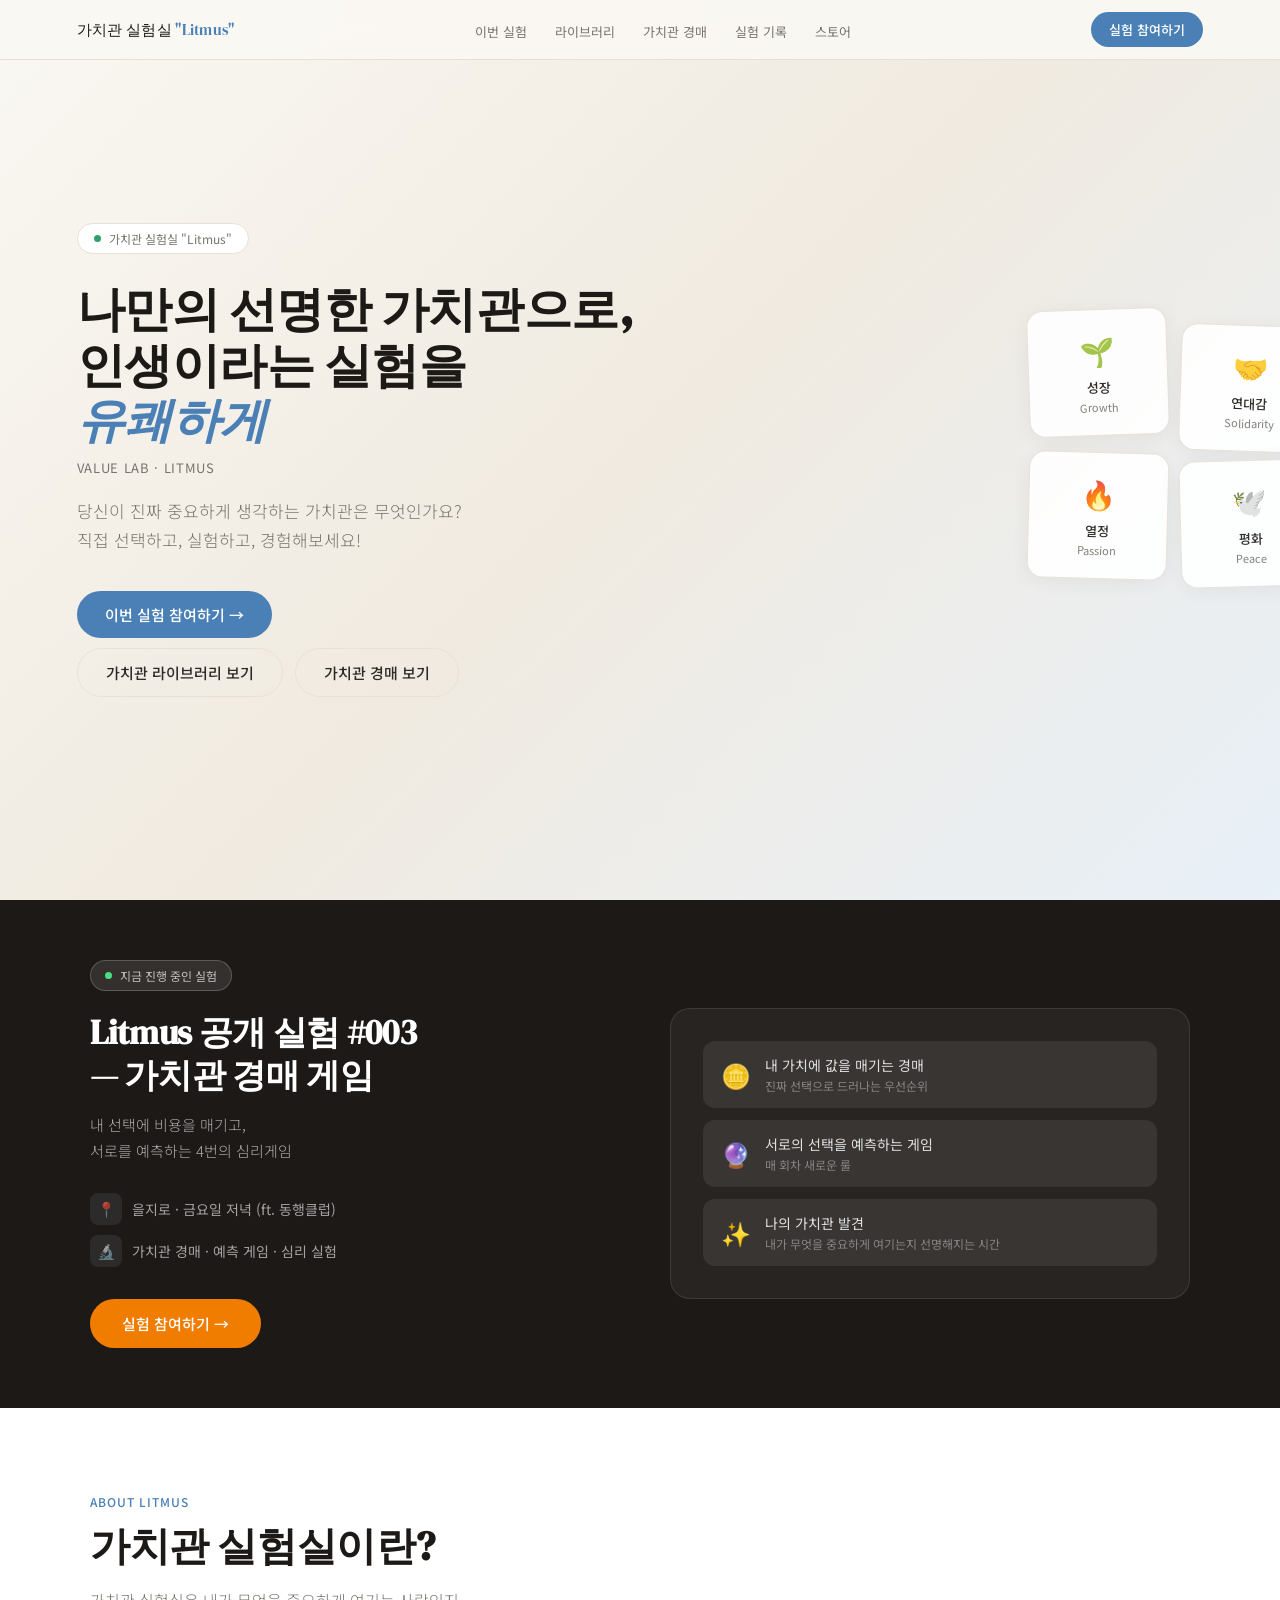
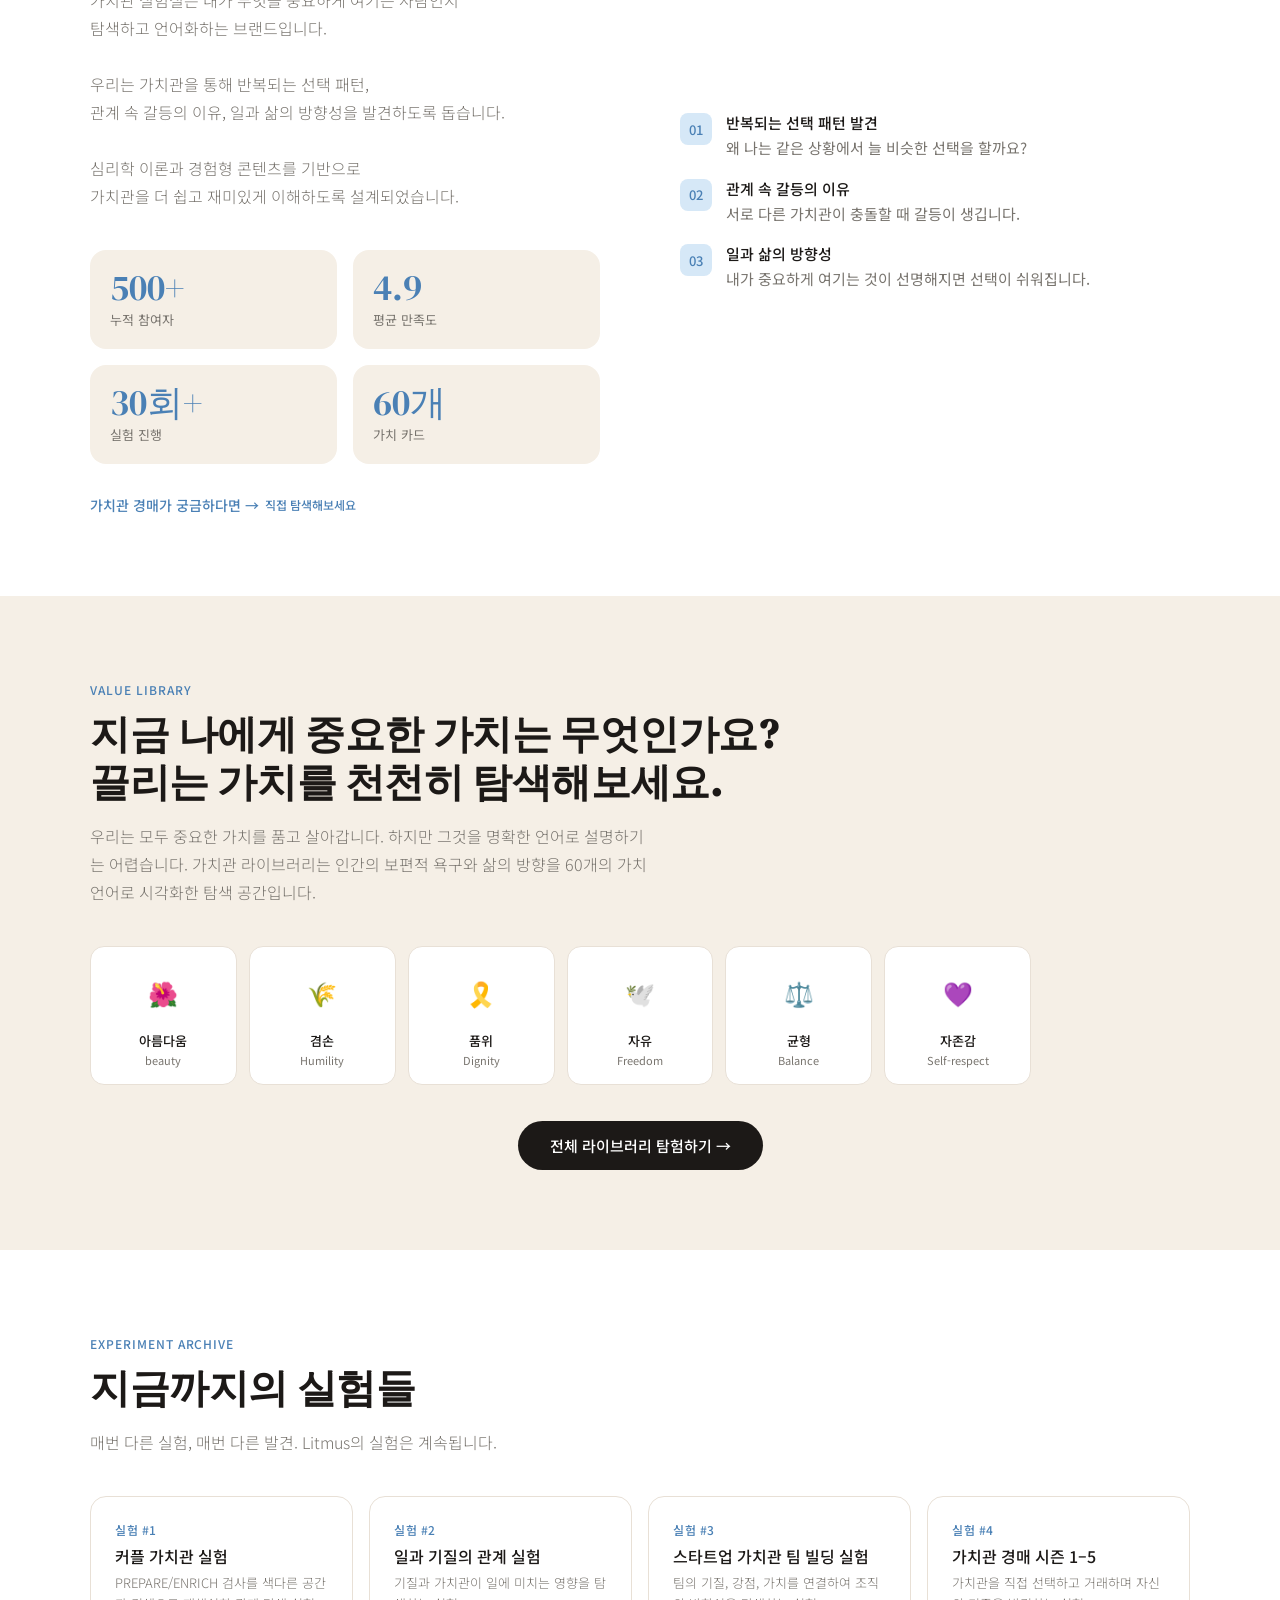
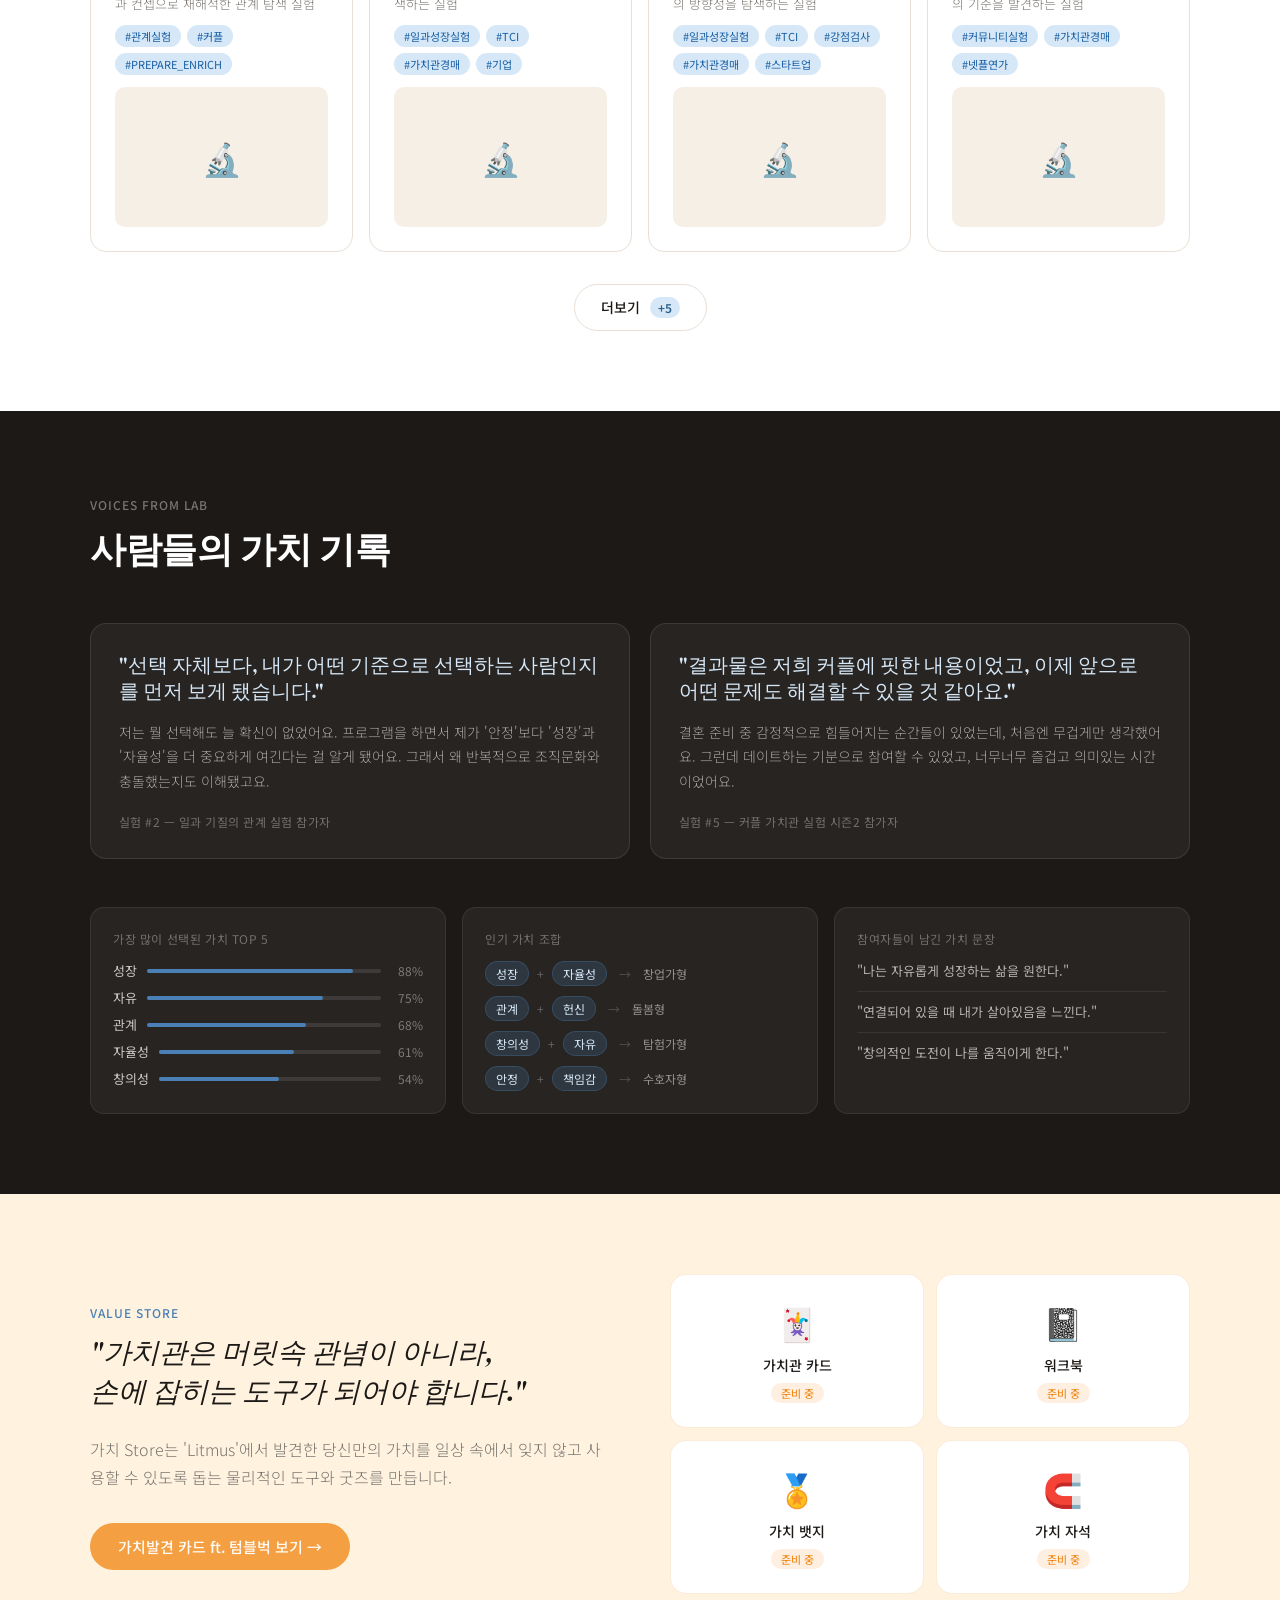
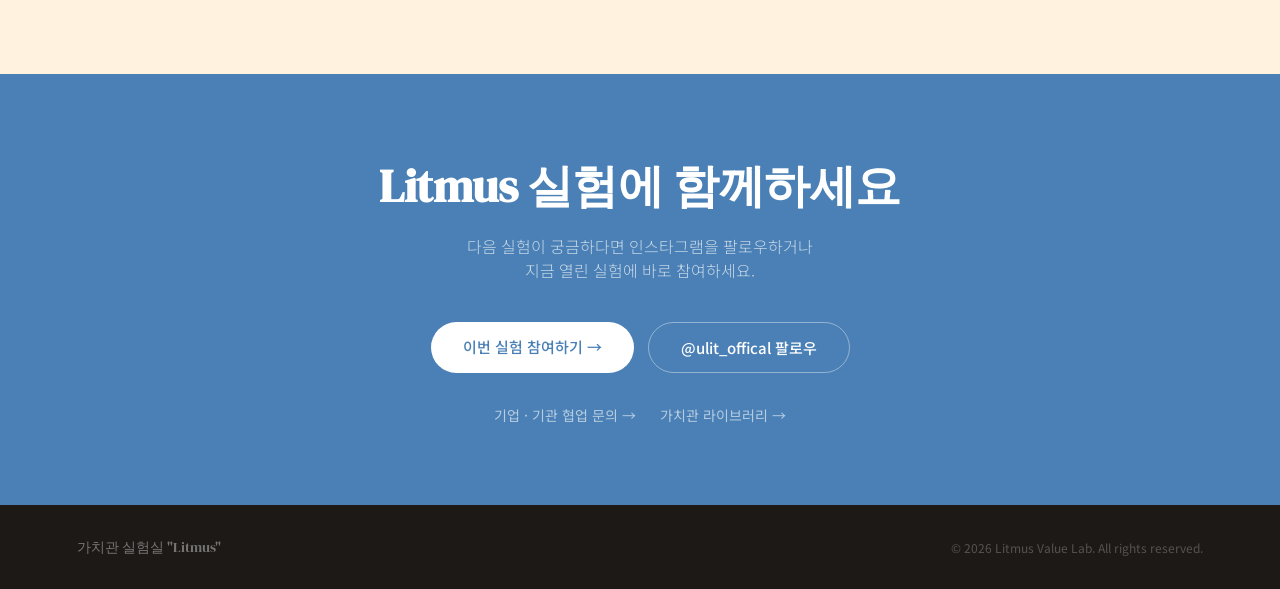
==== commit 7a614d9d: "스토어 버튼을 텀블벅 가치발견 카드 링크로 변경 Co-Authored-By: Claude Opus 5.5 <noreply@anthropic.com> Claude-Session: h" ====
--- a/index.html
+++ b/index.html
@@ -460,7 +460,7 @@
       <div class="section-label">VALUE STORE</div>
       <p class="store-quote">"가치관은 머릿속 관념이 아니라,<br>손에 잡히는 도구가 되어야 합니다."</p>
       <p class="store-desc">가치 Store는 'Litmus'에서 발견한 당신만의 가치를 일상 속에서 잊지 않고 사용할 수 있도록 돕는 물리적인 도구와 굿즈를 만듭니다.</p>
-      <a class="btn-store" href="https://www.wadiz.kr/web/campaign/detail/406580" target="_blank">가치 실험 Card Kit ft. 와디즈 보기 →</a>
+      <a class="btn-store" href="https://tumblbug.com/ulit" target="_blank">가치발견 카드 ft. 텀블벅 보기 →</a>
     </div>
     <div class="store-visual reveal">
       <div class="store-item"><div class="store-item-icon">🃏</div><div class="store-item-name">가치관 카드</div><div class="store-item-badge">준비 중</div></div>
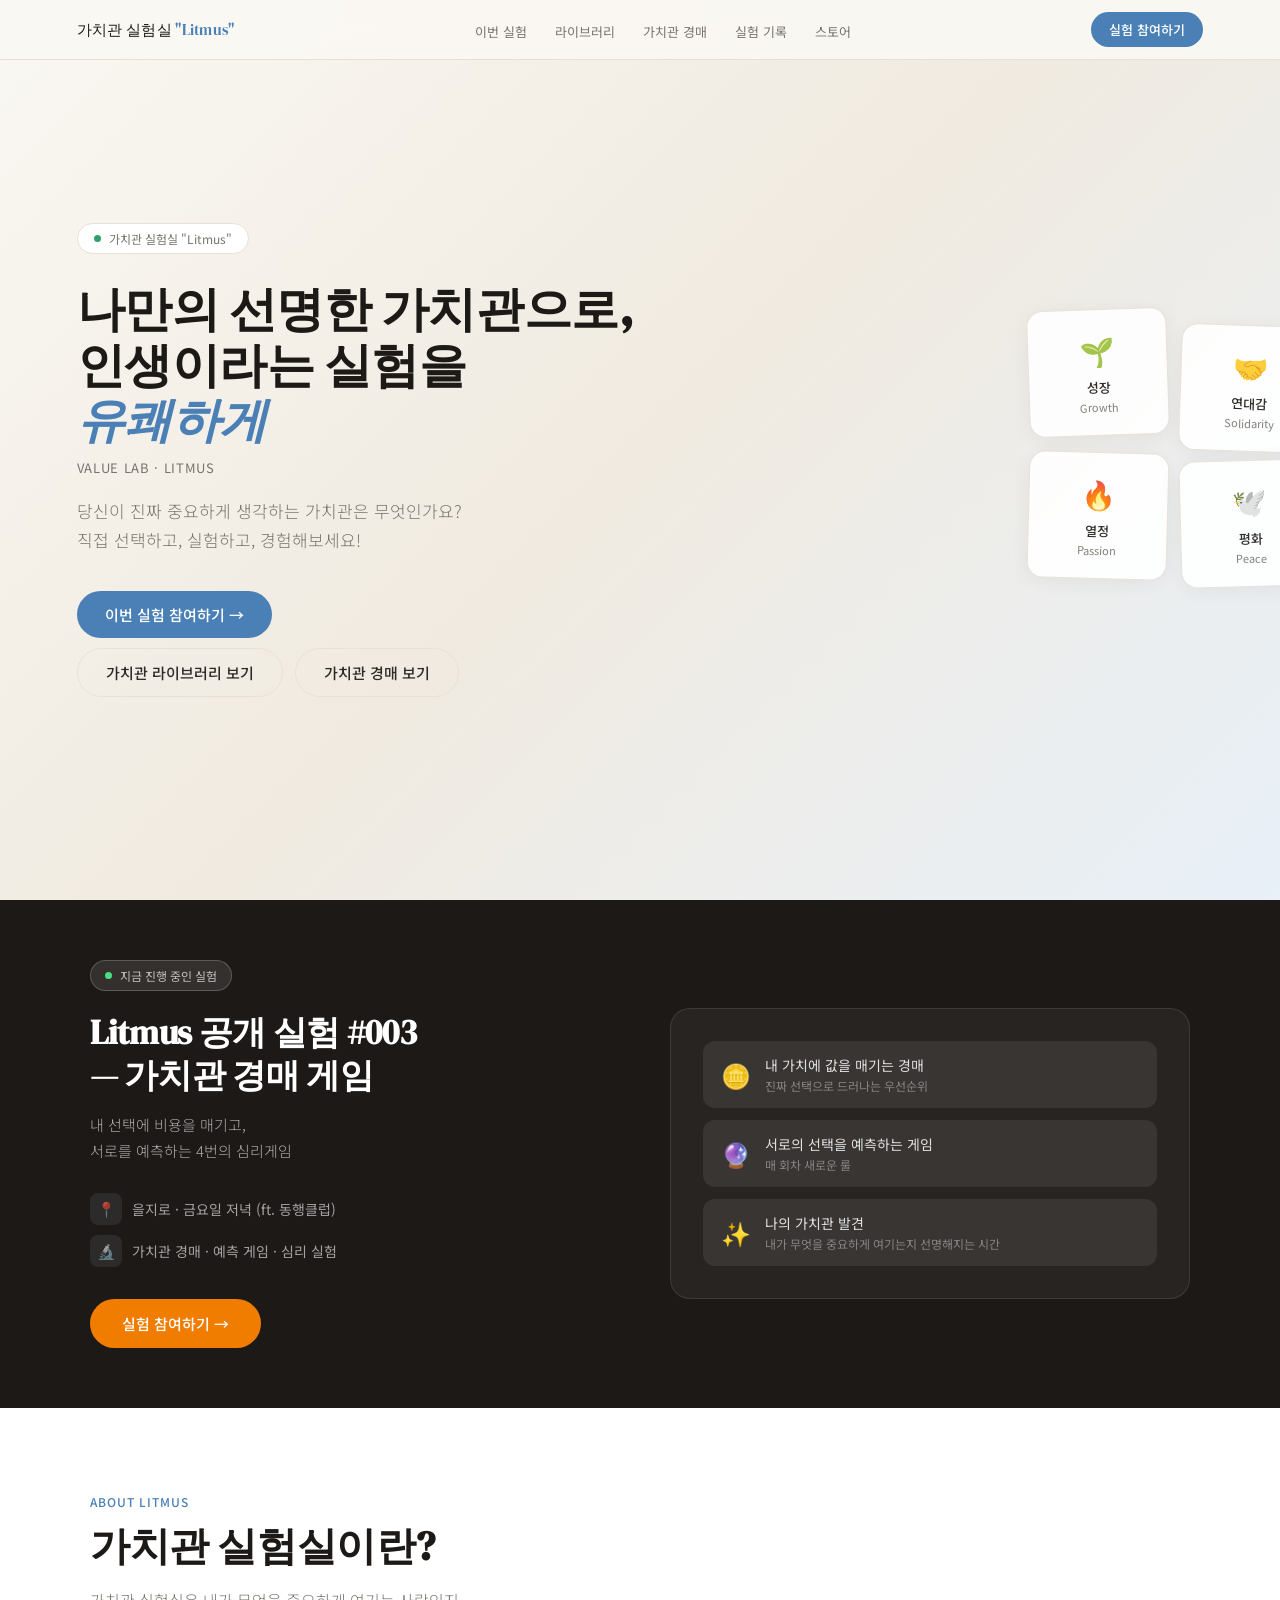
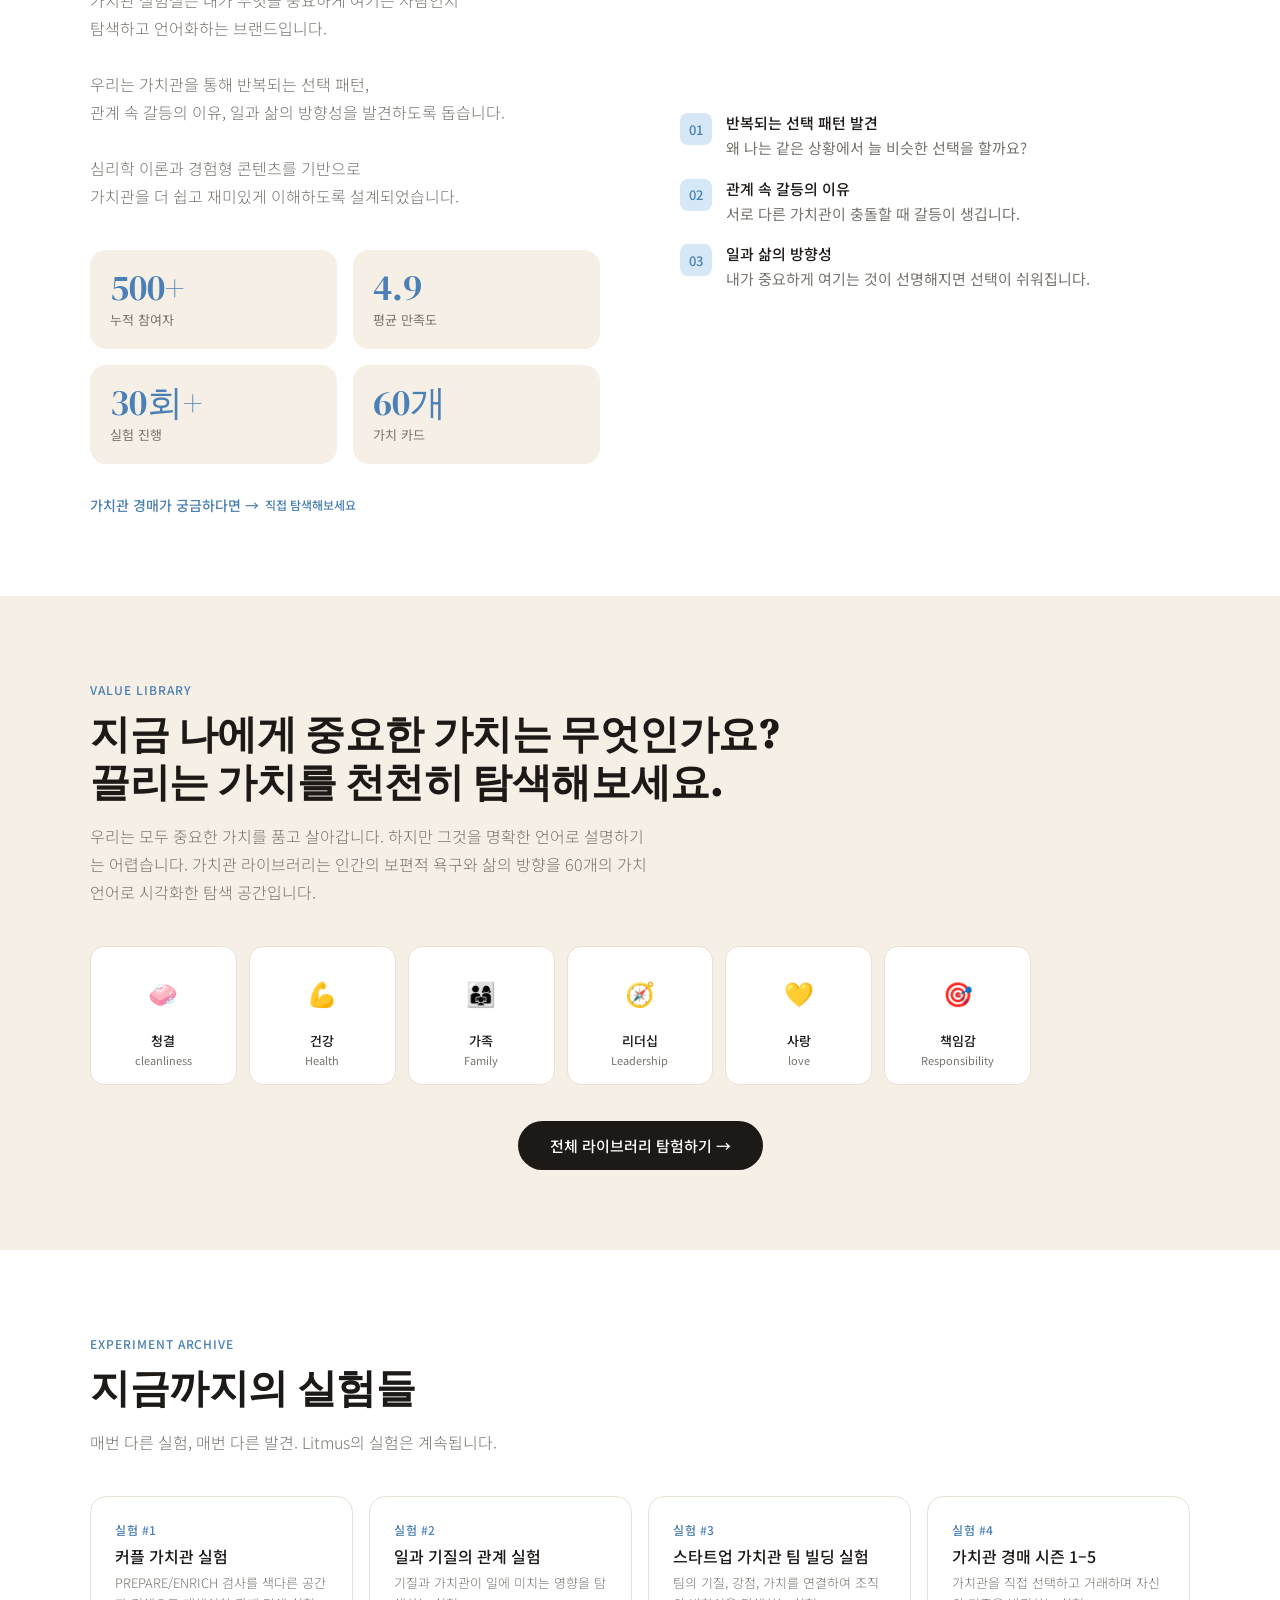
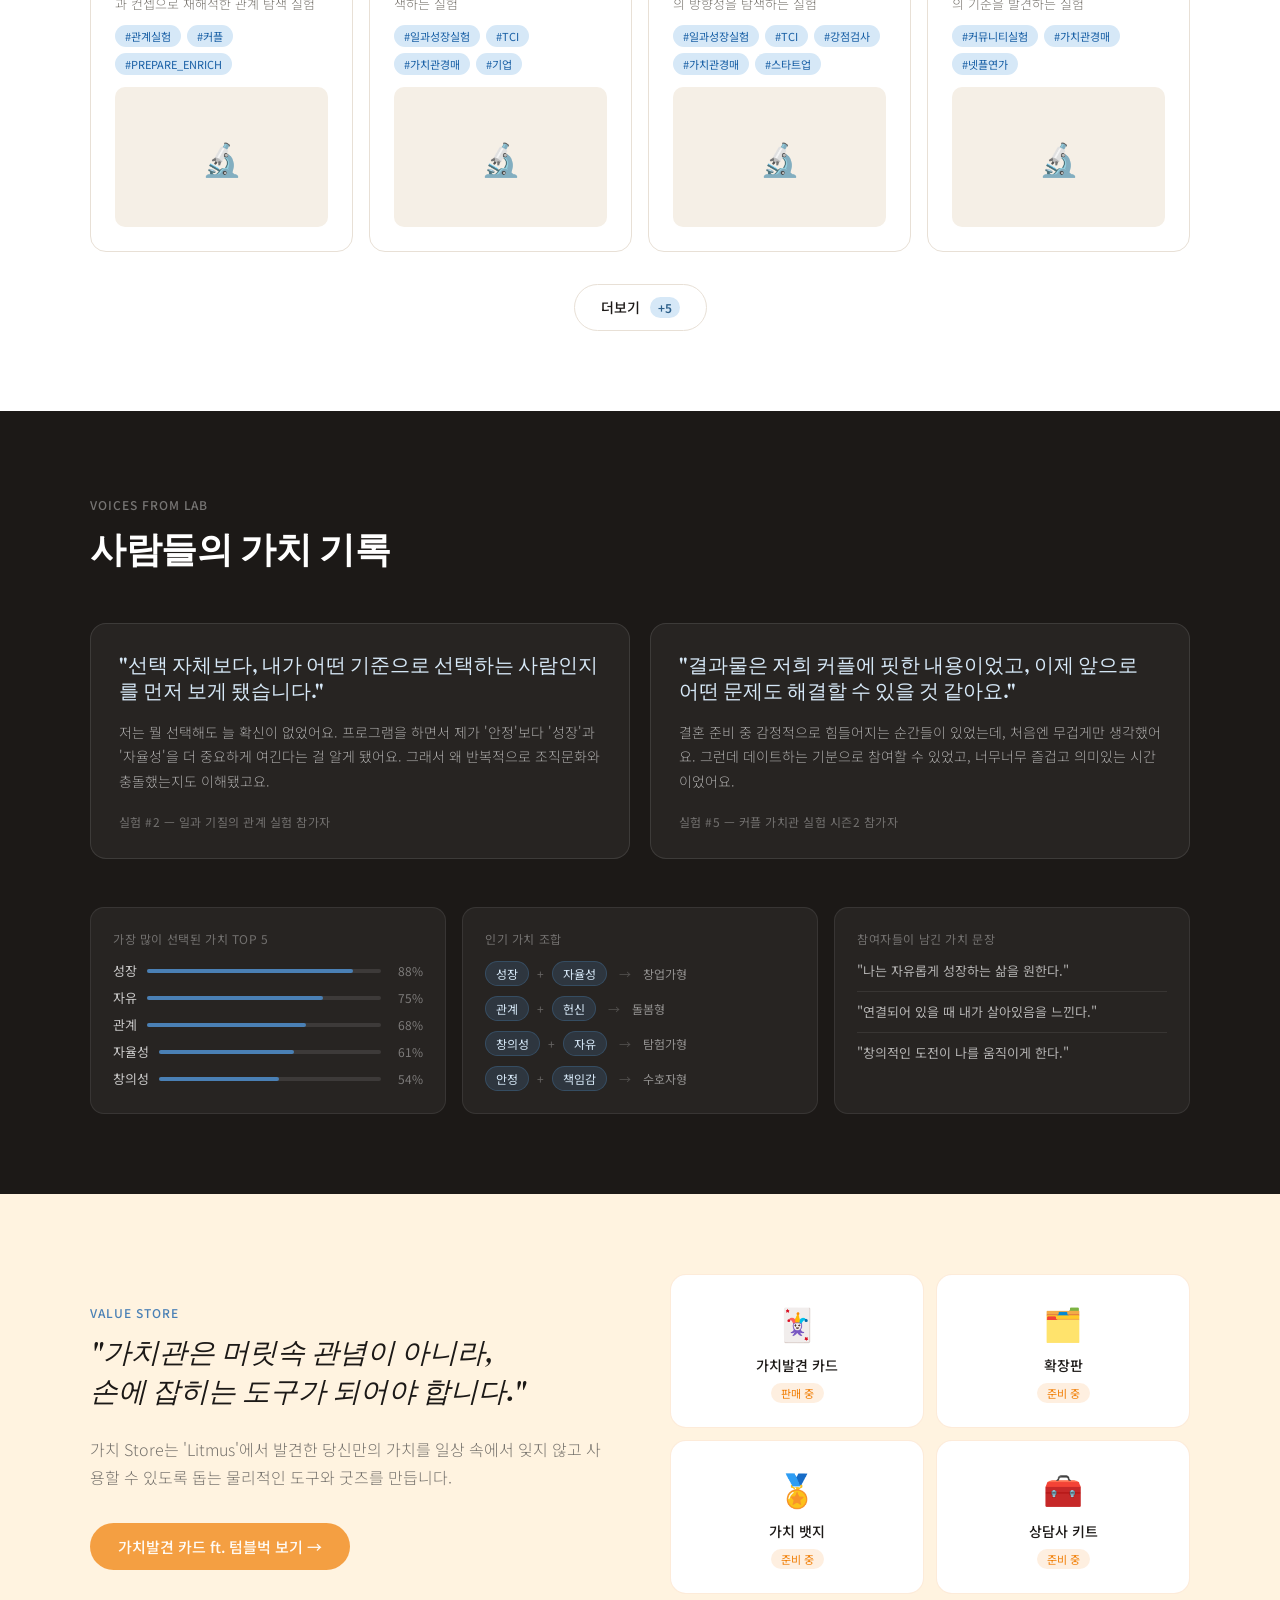
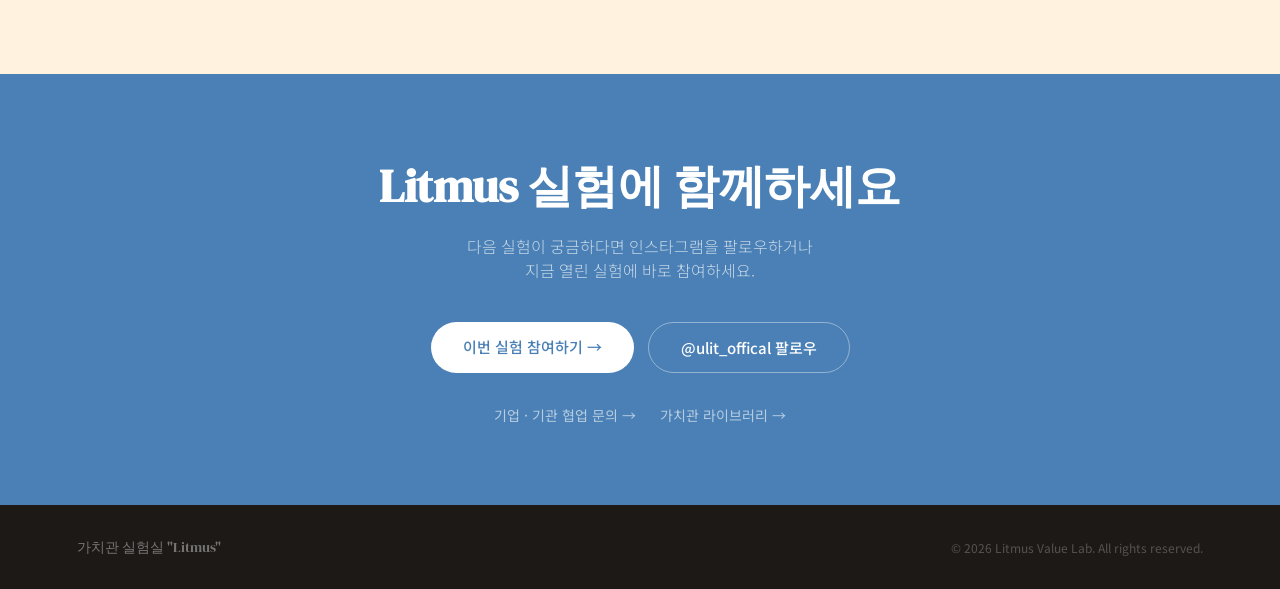
==== commit 7010b38f: "스토어 품목을 가치발견 카드(판매 중)·확장판·상담사 키트로 변경 Co-Authored-By: Claude Opus 5.5 <noreply@anthropic.com> Claude-" ====
--- a/index.html
+++ b/index.html
@@ -463,10 +463,10 @@
       <a class="btn-store" href="https://tumblbug.com/ulit" target="_blank">가치발견 카드 ft. 텀블벅 보기 →</a>
     </div>
     <div class="store-visual reveal">
-      <div class="store-item"><div class="store-item-icon">🃏</div><div class="store-item-name">가치관 카드</div><div class="store-item-badge">준비 중</div></div>
-      <div class="store-item"><div class="store-item-icon">📓</div><div class="store-item-name">워크북</div><div class="store-item-badge">준비 중</div></div>
+      <div class="store-item"><div class="store-item-icon">🃏</div><div class="store-item-name">가치발견 카드</div><div class="store-item-badge">판매 중</div></div>
+      <div class="store-item"><div class="store-item-icon">🗂️</div><div class="store-item-name">확장판</div><div class="store-item-badge">준비 중</div></div>
       <div class="store-item"><div class="store-item-icon">🏅</div><div class="store-item-name">가치 뱃지</div><div class="store-item-badge">준비 중</div></div>
-      <div class="store-item"><div class="store-item-icon">🧲</div><div class="store-item-name">가치 자석</div><div class="store-item-badge">준비 중</div></div>
+      <div class="store-item"><div class="store-item-icon">🧰</div><div class="store-item-name">상담사 키트</div><div class="store-item-badge">준비 중</div></div>
     </div>
   </div>
 </section>
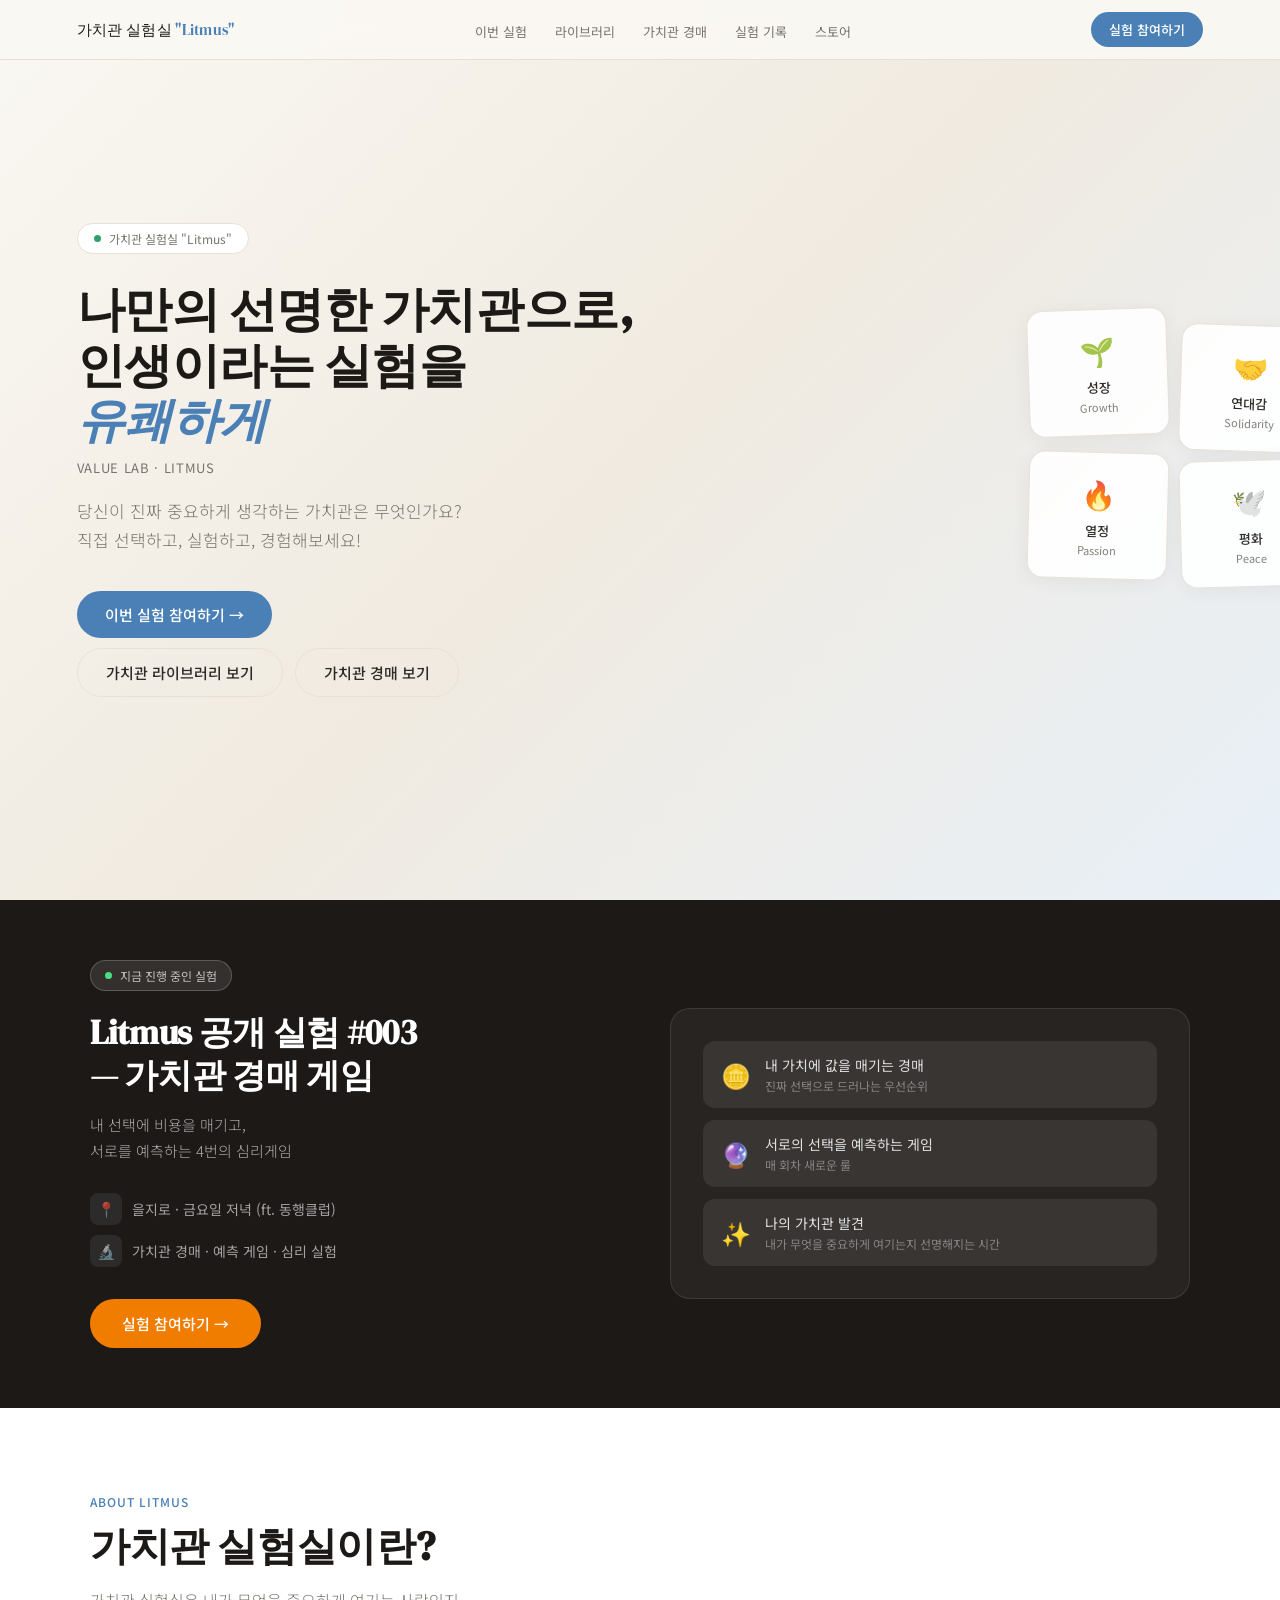
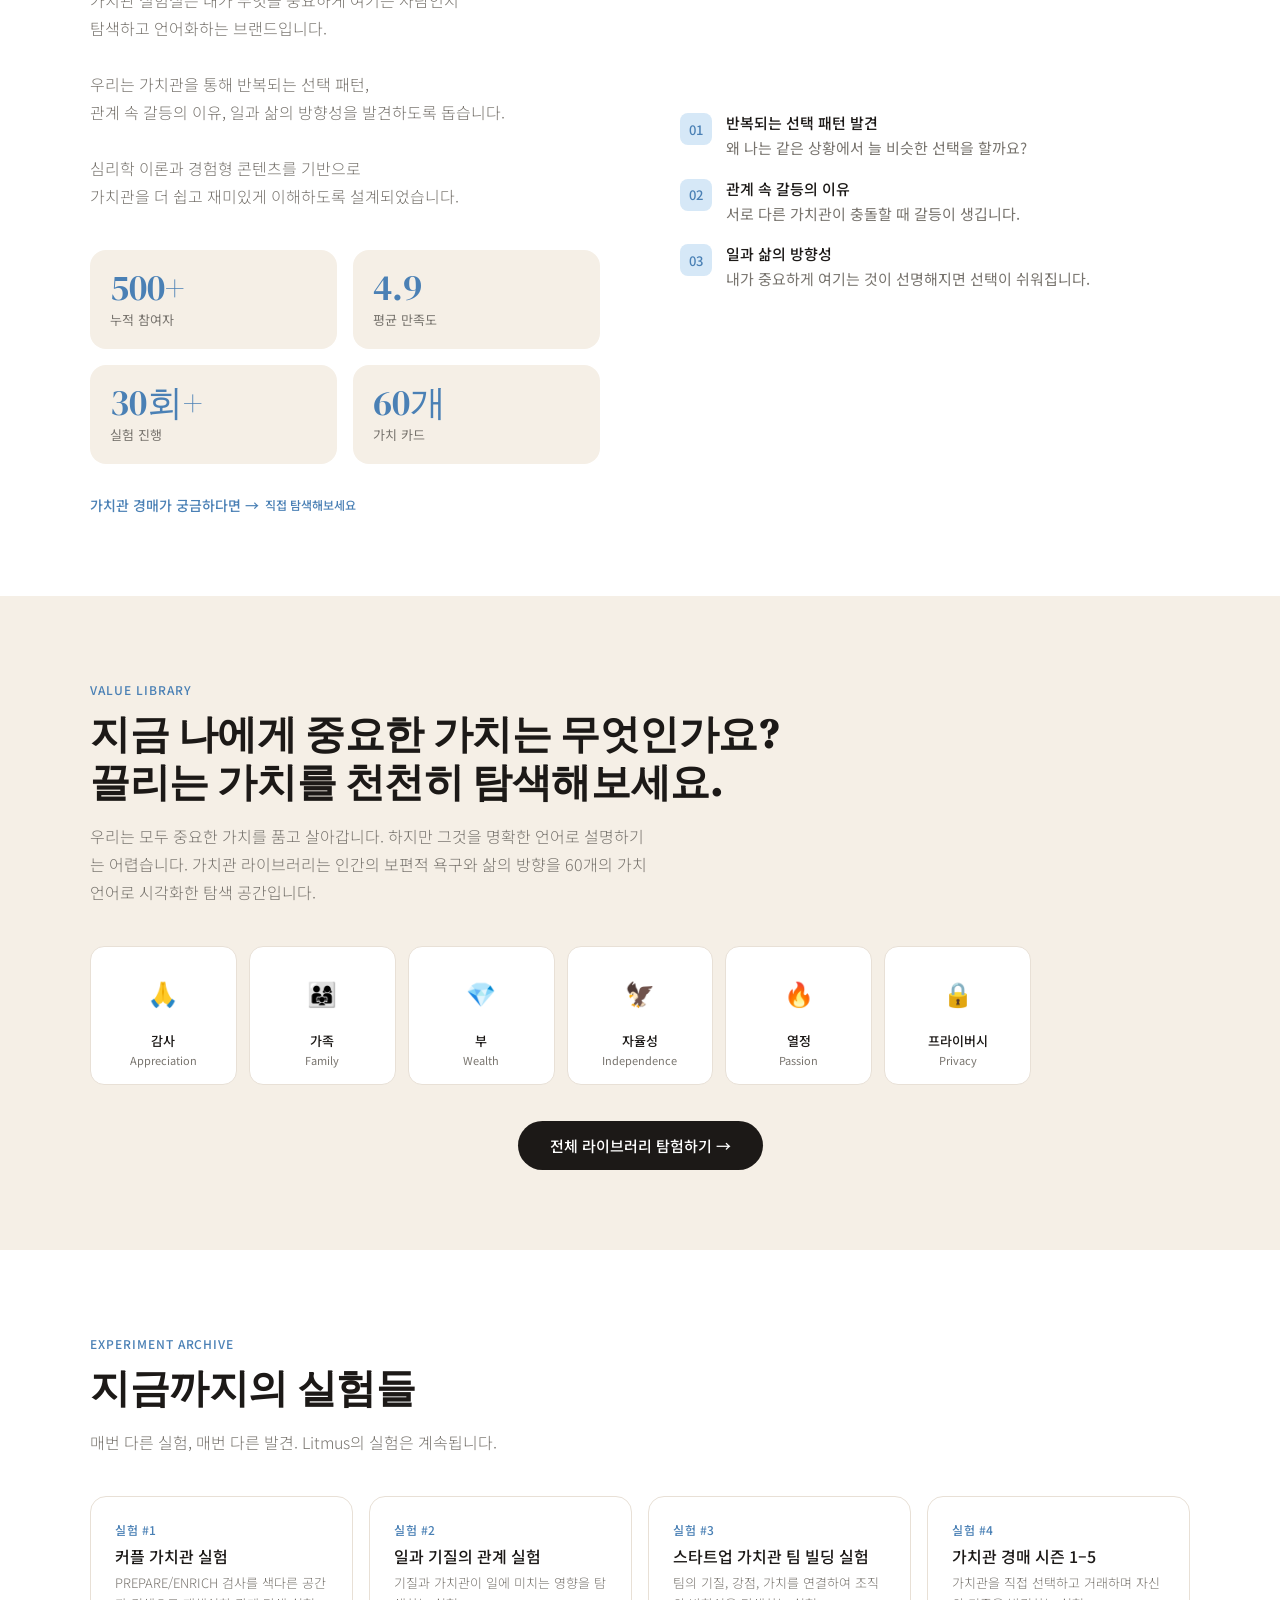
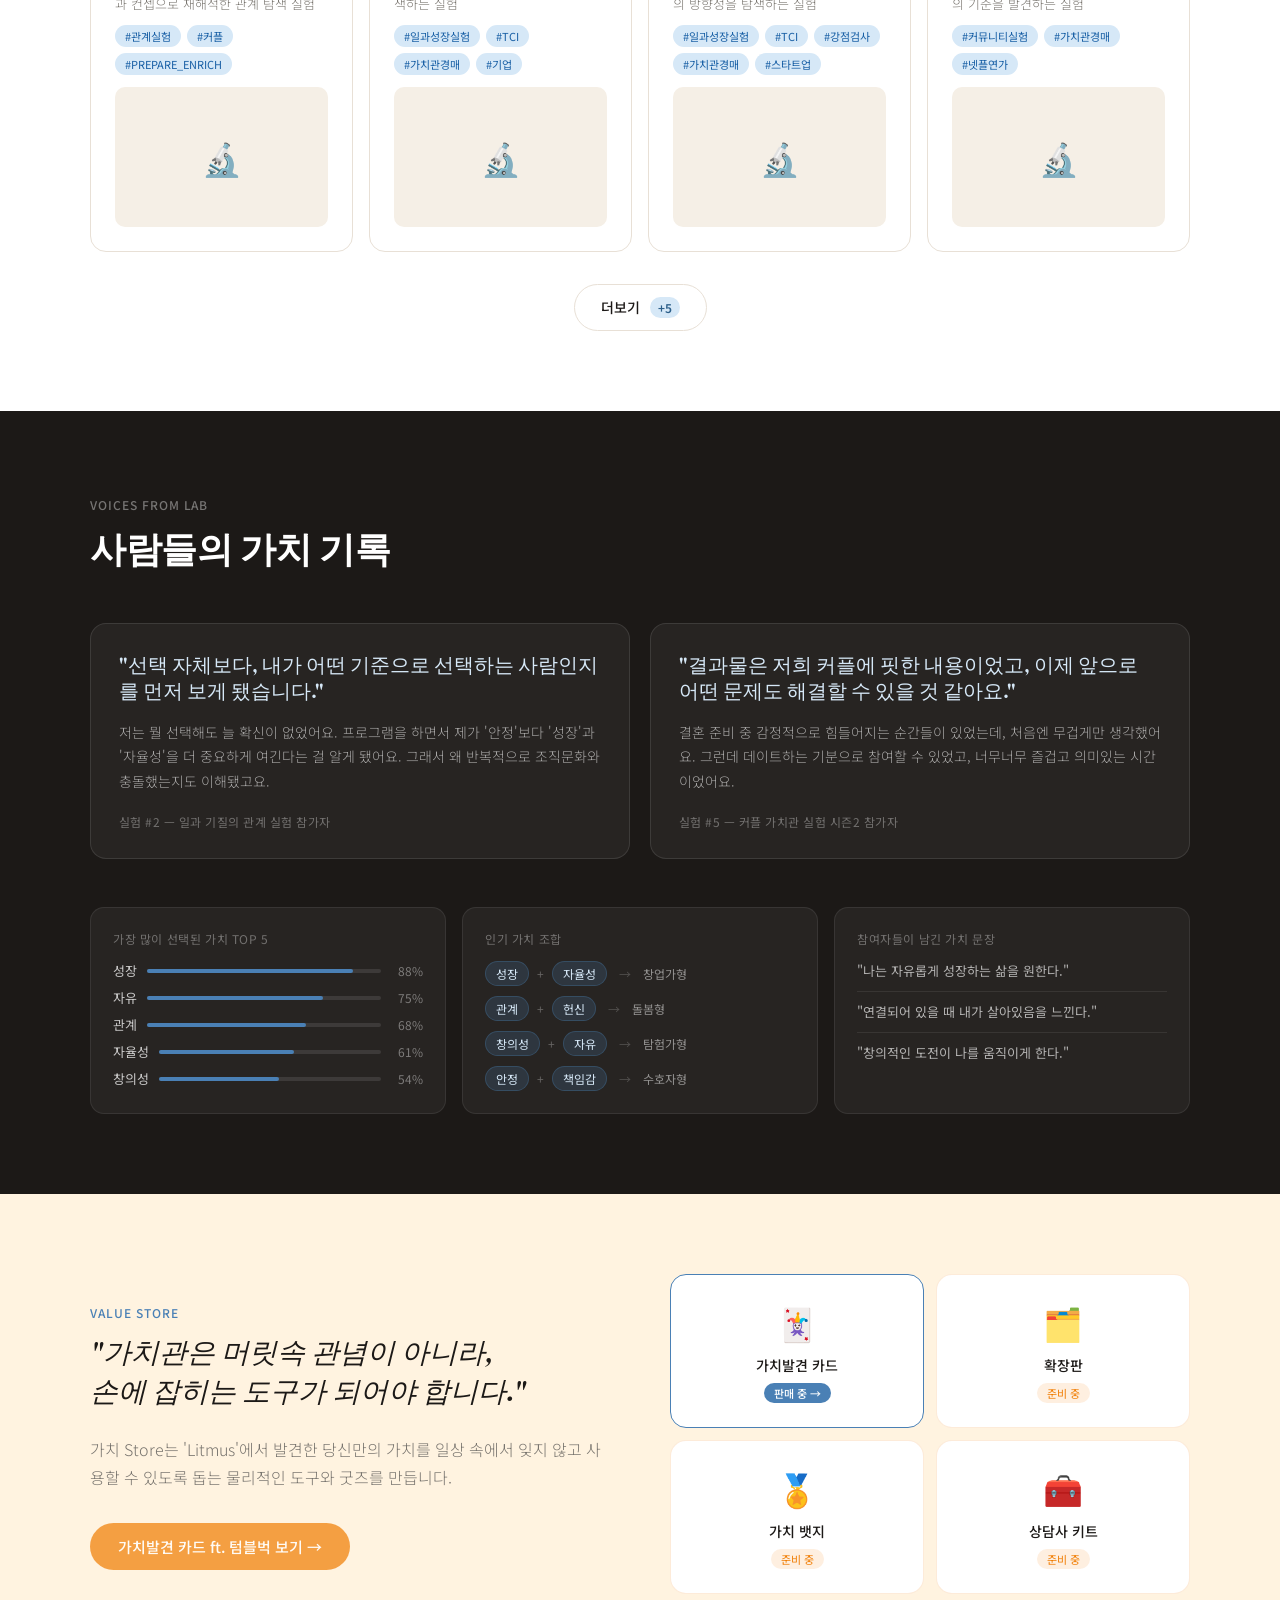
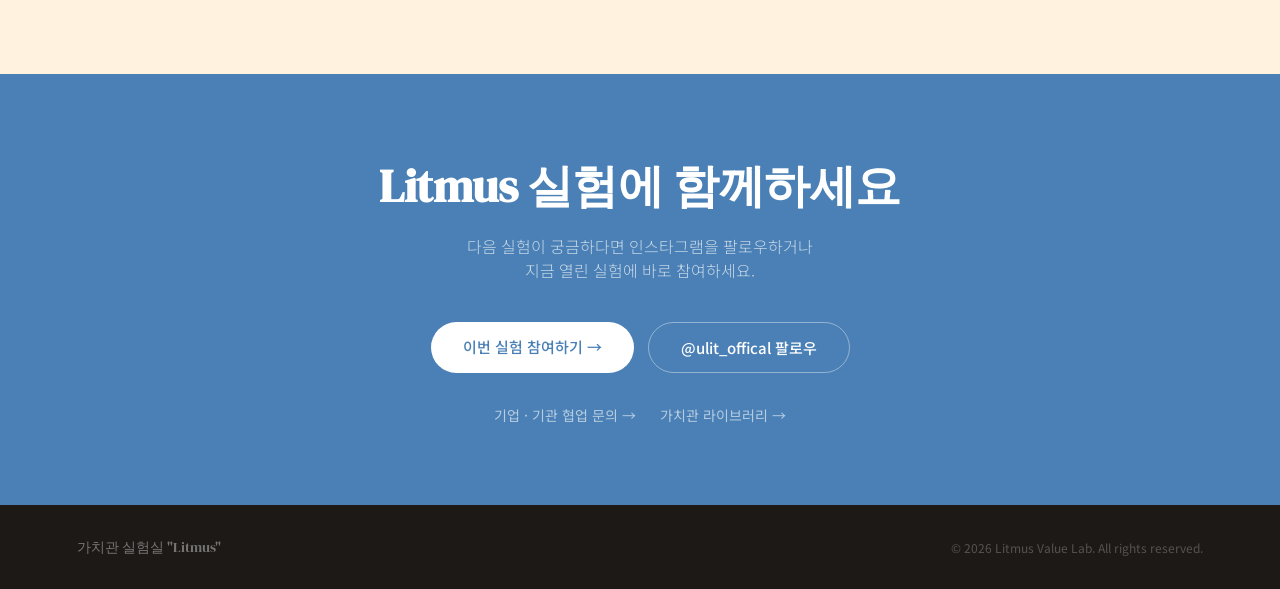
==== commit 9f7939d1: "가치발견 카드 품목에 텀블벅 링크와 판매 중 블루 배지 적용 Co-Authored-By: Claude Opus 5.5 <noreply@anthropic.com> Claude-Ses" ====
--- a/index.html
+++ b/index.html
@@ -194,6 +194,9 @@
 .store-item-icon{font-size:32px;margin-bottom:10px;}
 .store-item-name{font-size:14px;font-weight:500;color:var(--dark);}
 .store-item-badge{display:inline-block;margin-top:8px;font-size:11px;background:rgba(240,124,0,0.12);color:var(--orange);border-radius:100px;padding:2px 10px;}
+a.store-item{display:block;text-decoration:none;border-color:var(--blue);transition:transform 0.15s,box-shadow 0.2s;}
+a.store-item:hover{transform:translateY(-2px);box-shadow:0 6px 18px rgba(74,128,181,0.18);}
+.store-item-badge.on-sale{background:var(--blue);color:#fff;font-weight:500;}
 
 /* CTA */
 .cta-section{background:var(--blue);padding:80px 6%;text-align:center;}
@@ -463,7 +466,7 @@
       <a class="btn-store" href="https://tumblbug.com/ulit" target="_blank">가치발견 카드 ft. 텀블벅 보기 →</a>
     </div>
     <div class="store-visual reveal">
-      <div class="store-item"><div class="store-item-icon">🃏</div><div class="store-item-name">가치발견 카드</div><div class="store-item-badge">판매 중</div></div>
+      <a class="store-item" href="https://tumblbug.com/ulit" target="_blank"><div class="store-item-icon">🃏</div><div class="store-item-name">가치발견 카드</div><div class="store-item-badge on-sale">판매 중 →</div></a>
       <div class="store-item"><div class="store-item-icon">🗂️</div><div class="store-item-name">확장판</div><div class="store-item-badge">준비 중</div></div>
       <div class="store-item"><div class="store-item-icon">🏅</div><div class="store-item-name">가치 뱃지</div><div class="store-item-badge">준비 중</div></div>
       <div class="store-item"><div class="store-item-icon">🧰</div><div class="store-item-name">상담사 키트</div><div class="store-item-badge">준비 중</div></div>
